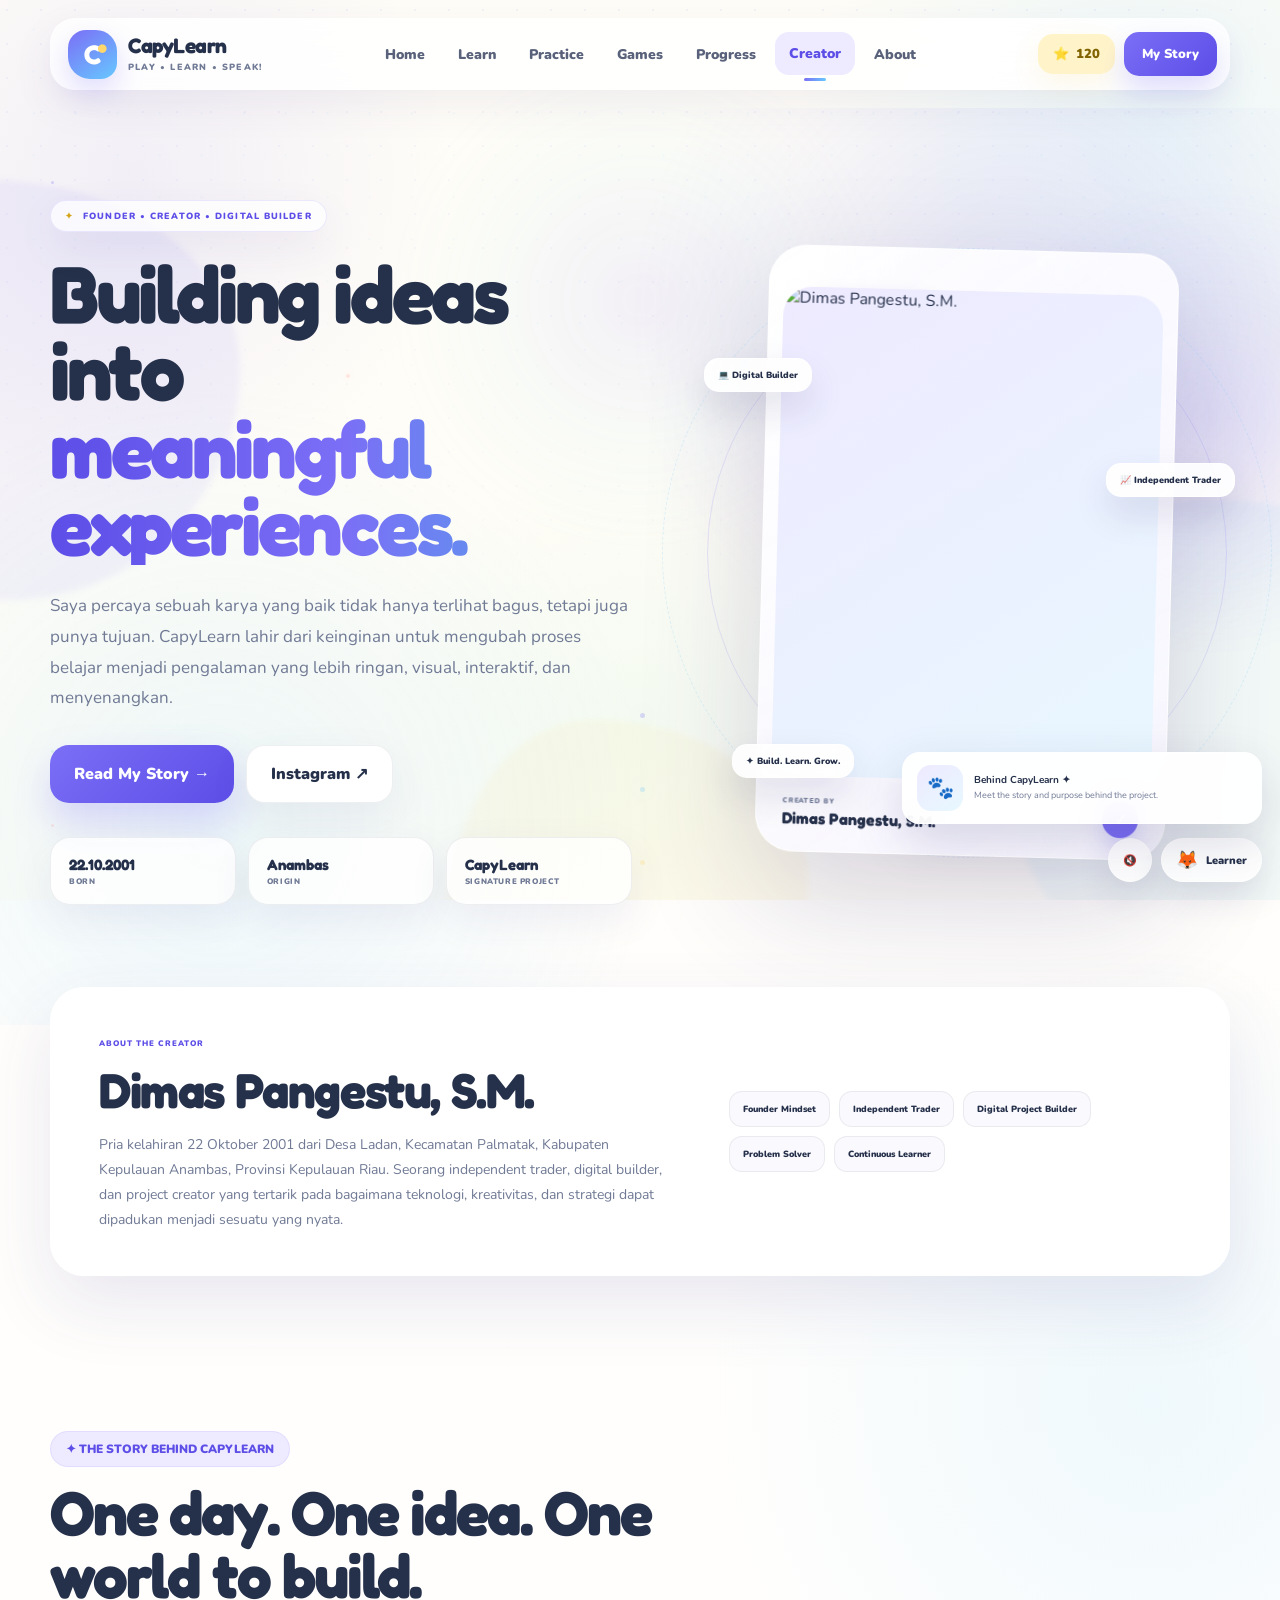
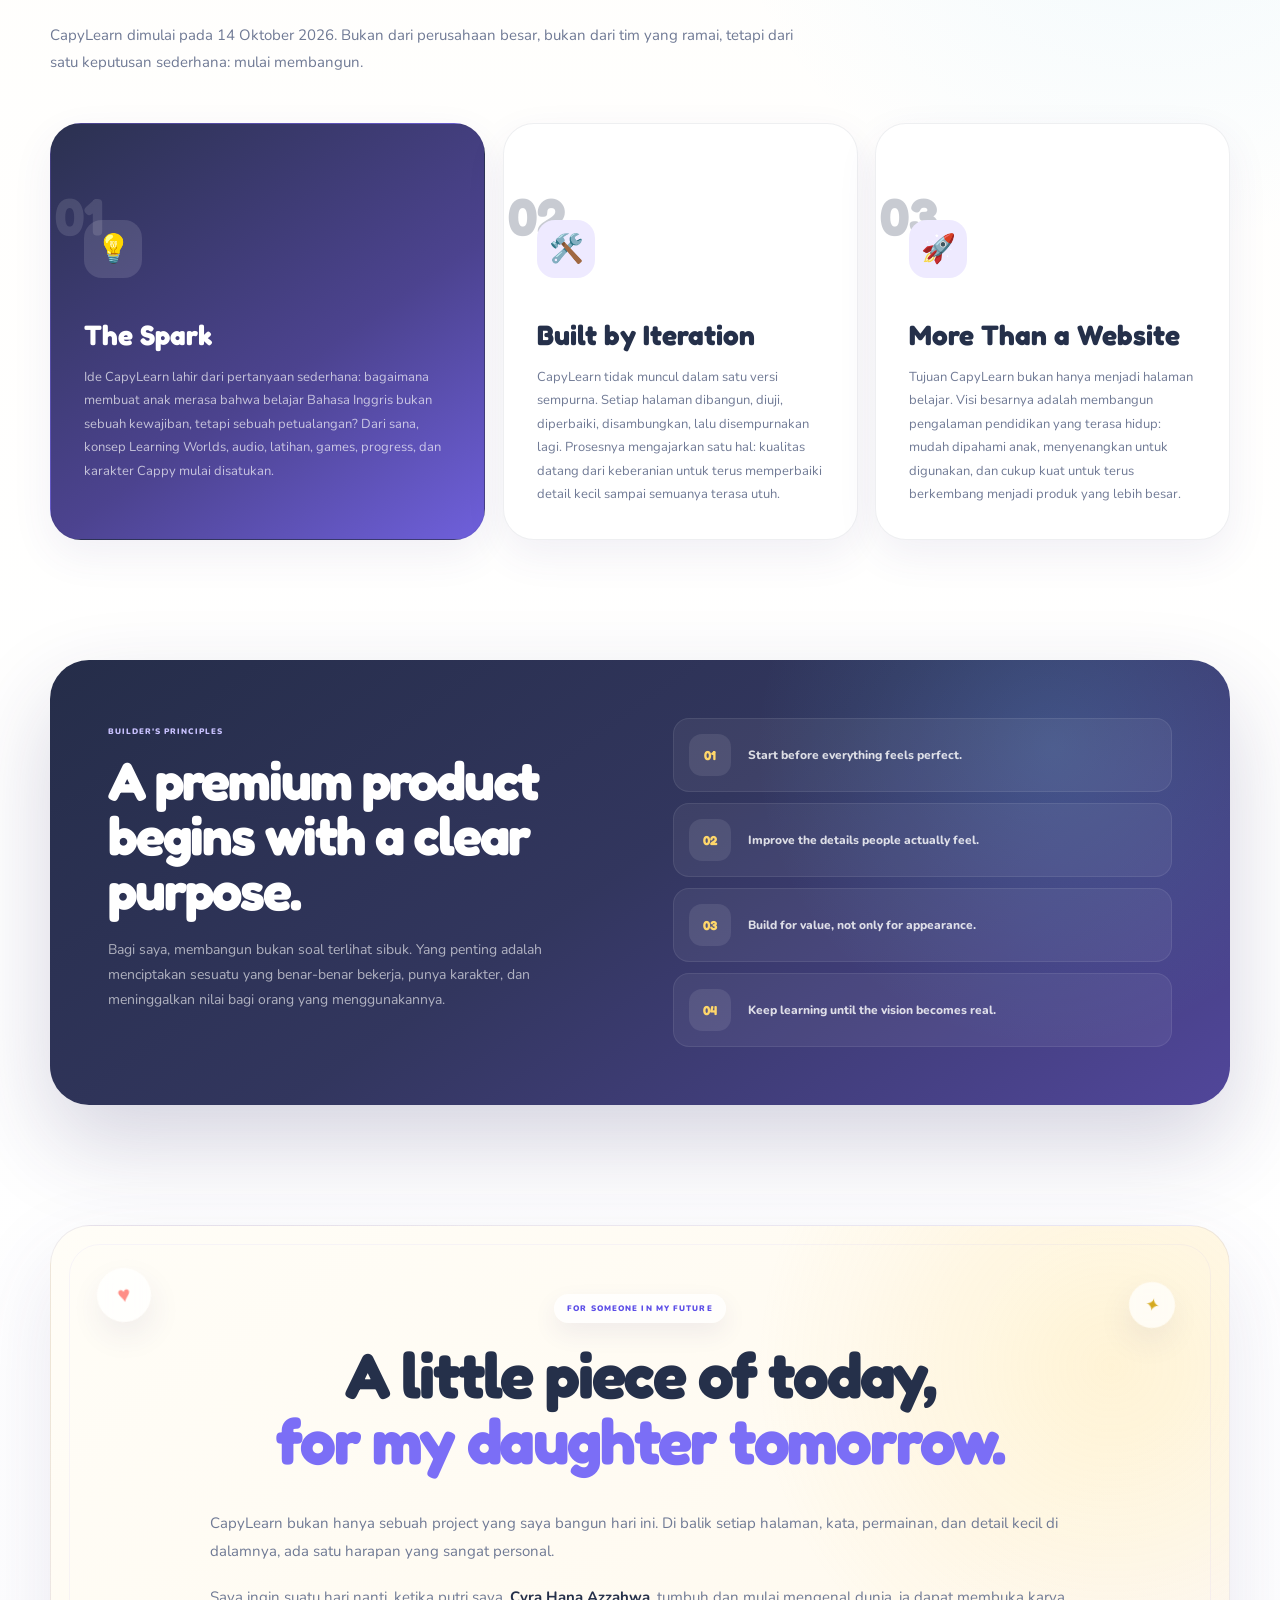
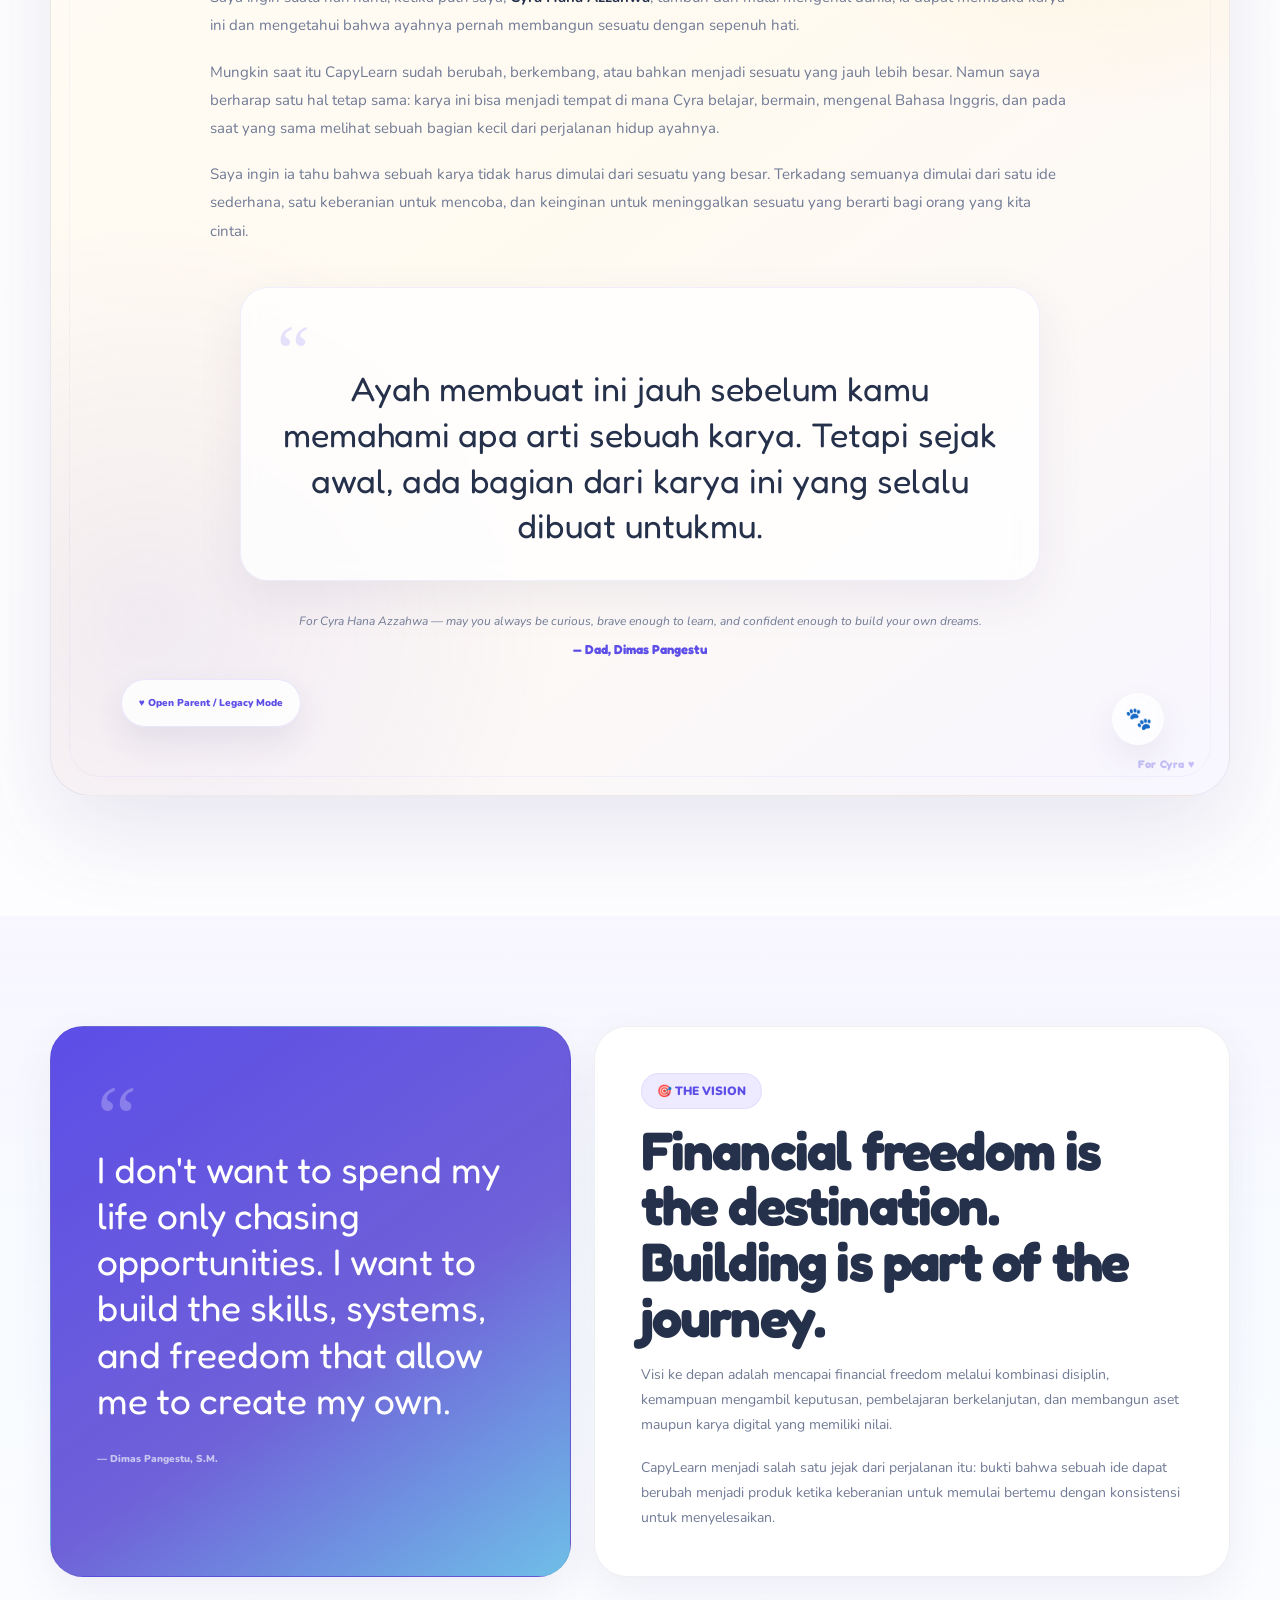
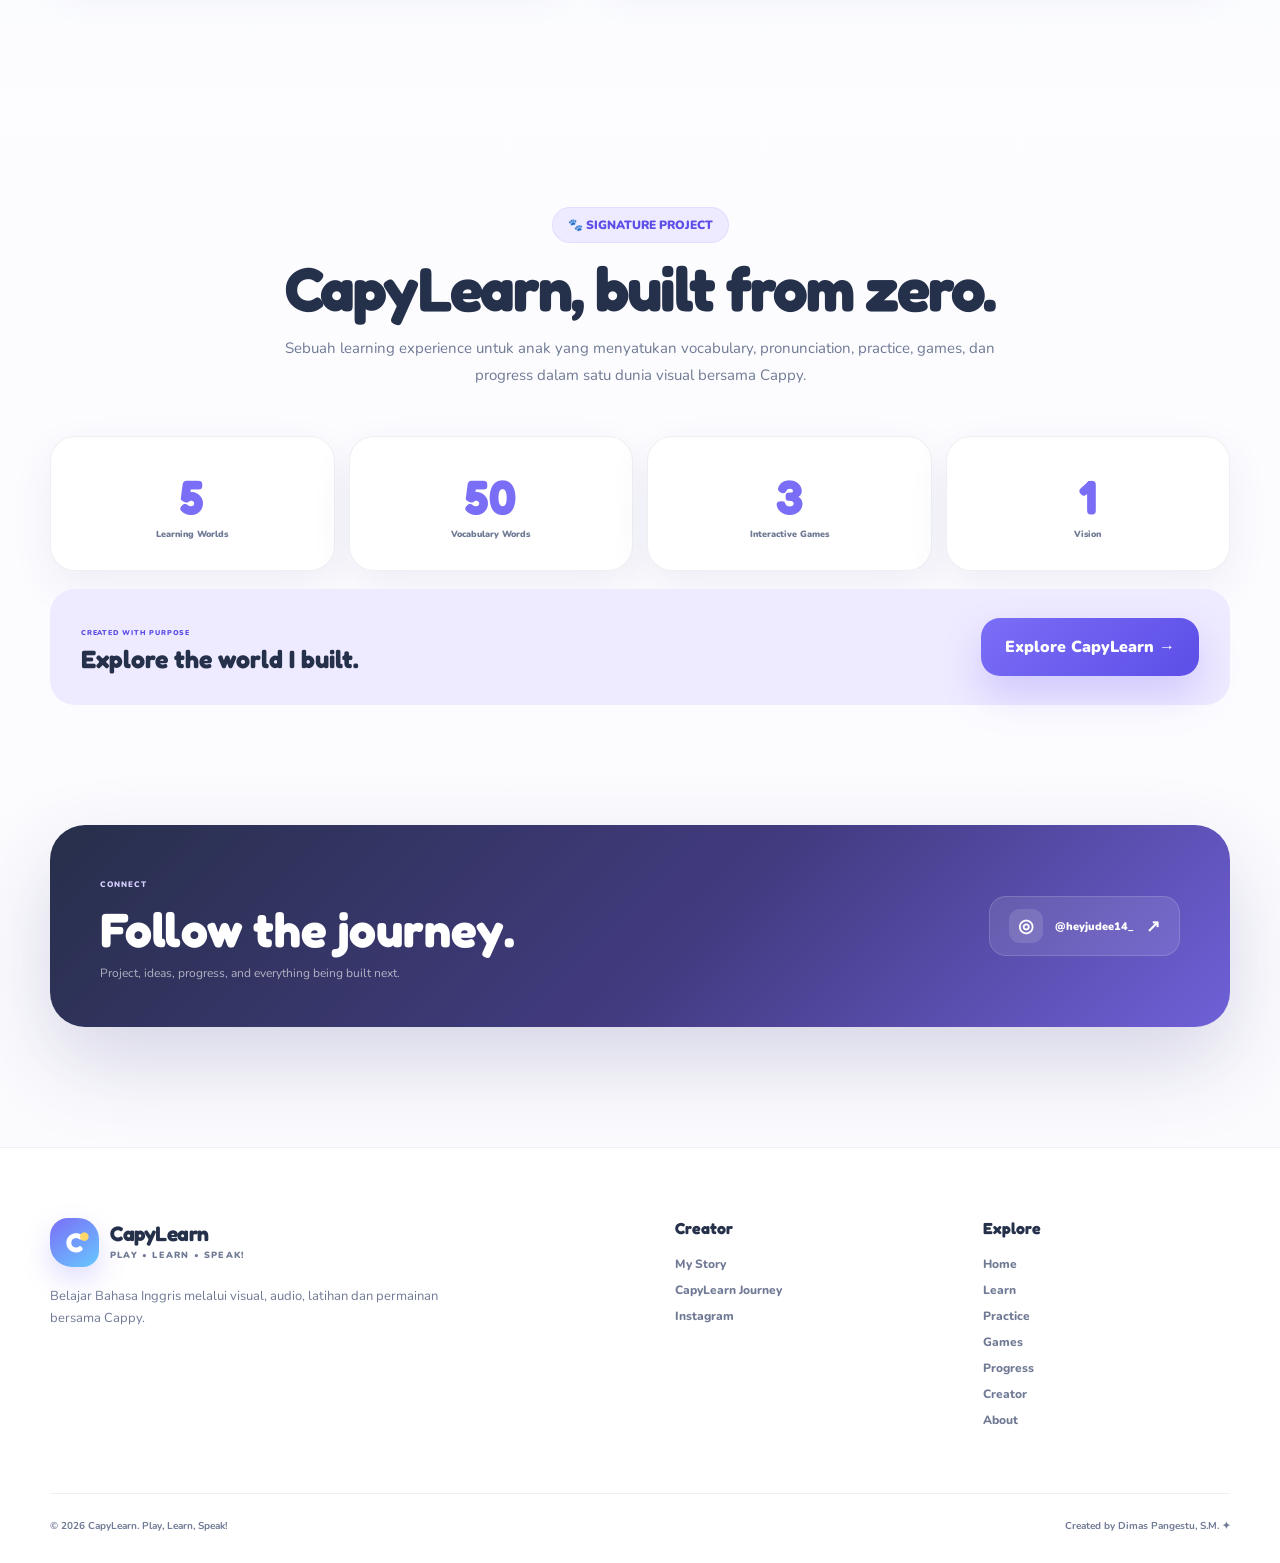
==== creator.html @ a8acc690 "Upload CapyLearn website" ====
<!DOCTYPE html>
<html lang="id">

<head>

    <meta charset="UTF-8">

    <meta
        name="viewport"
        content="width=device-width, initial-scale=1.0"
    >

    <title>Dimas Pangestu, S.M. — Creator of CapyLearn</title>

    <meta
        name="description"
        content="Profil Dimas Pangestu, S.M., creator dan developer di balik CapyLearn."
    >

    <link
        rel="preconnect"
        href="https://fonts.googleapis.com"
    >

    <link
        rel="preconnect"
        href="https://fonts.gstatic.com"
        crossorigin
    >

    <link
        href="https://fonts.googleapis.com/css2?family=Fredoka:wght@400;500;600;700&family=Nunito:wght@400;500;600;700;800;900&display=swap"
        rel="stylesheet"
    >

    <link
        rel="stylesheet"
        href="style.css"
    >

    <link
        rel="stylesheet"
        href="creator.css"
    >

    <link rel="stylesheet" href="v2.css">


    <link rel="stylesheet" href="engagement.css">

    <link rel="manifest" href="manifest.webmanifest">
    <meta name="theme-color" content="#7B6EF6">
    <meta name="apple-mobile-web-app-capable" content="yes">
    <meta name="apple-mobile-web-app-status-bar-style" content="default">
    <meta name="apple-mobile-web-app-title" content="CapyLearn">
    <link rel="apple-touch-icon" href="assets/icons/icon-192.png">
    <link rel="stylesheet" href="profiles-v4.css">

</head>


<body>


    <div class="page-bg">

        <span class="bg-blob blob-one"></span>

        <span class="bg-blob blob-two"></span>

        <span class="bg-blob blob-three"></span>

    </div>



    <header
        class="header"
        id="header"
    >

        <div class="container">

            <nav class="navbar">


                <a
                    href="index.html"
                    class="brand"
                >

                    <div class="brand-icon">
                        <span>C</span>
                    </div>


                    <div class="brand-text">

                        <strong>
                            CapyLearn
                        </strong>

                        <small>
                            Play • Learn • Speak!
                        </small>

                    </div>

                </a>



                <div
                    class="nav-menu"
                    id="navMenu"
                >

                    <a
                        href="index.html"
                        class="nav-link"
                    >
                        Home
                    </a>


                    <a
                        href="learn.html"
                        class="nav-link"
                    >
                        Learn
                    </a>


                    <a
                        href="practice.html"
                        class="nav-link"
                    >
                        Practice
                    </a>


                    <a
                        href="games.html"
                        class="nav-link"
                    >
                        Games
                    </a>


                    <a
                        href="progress.html"
                        class="nav-link"
                    >
                        Progress
                    </a>


                    <a
                        href="creator.html"
                        class="nav-link active"
                    >
                        Creator
                    </a>


                    <a
                        href="about.html"
                        class="nav-link"
                    >
                        About
                    </a>

                </div>



                <div class="nav-actions">

                    <div class="star-counter">

                        ⭐

                        <span id="starCount">
                            120
                        </span>

                    </div>


                    <a
                        href="#story"
                        class="nav-button"
                    >
                        My Story
                    </a>


                    <button
                        class="menu-button"
                        id="menuButton"
                        type="button"
                        aria-label="Buka menu"
                    >
                        ☰
                    </button>

                </div>

            </nav>

        </div>

    </header>



    <main class="creator-page">


        <section class="creator-hero">

            <div class="container creator-hero-grid">


                <div class="creator-hero-copy reveal">


                    <div class="creator-eyebrow">

                        <span>✦</span>

                        FOUNDER • CREATOR • DIGITAL BUILDER

                    </div>


                    <h1>

                        Building ideas into

                        <span>
                            meaningful experiences.
                        </span>

                    </h1>


                    <p class="creator-lead">

                        Saya percaya sebuah karya yang baik tidak hanya terlihat bagus,
                        tetapi juga punya tujuan. CapyLearn lahir dari keinginan untuk
                        mengubah proses belajar menjadi pengalaman yang lebih ringan,
                        visual, interaktif, dan menyenangkan.

                    </p>


                    <div class="creator-actions">

                        <a
                            href="#story"
                            class="primary-button"
                        >
                            Read My Story →
                        </a>


                        <a
                            href="https://www.instagram.com/heyjudee14_/"
                            class="secondary-button"
                            target="_blank"
                            rel="noopener noreferrer"
                        >
                            Instagram ↗
                        </a>

                    </div>


                    <div class="creator-mini-stats">

                        <div>

                            <strong>
                                22.10.2001
                            </strong>

                            <span>
                                Born
                            </span>

                        </div>


                        <div>

                            <strong>
                                Anambas
                            </strong>

                            <span>
                                Origin
                            </span>

                        </div>


                        <div>

                            <strong>
                                CapyLearn
                            </strong>

                            <span>
                                Signature Project
                            </span>

                        </div>

                    </div>

                </div>



                <div class="creator-portrait-wrap reveal">


                    <div class="creator-orbit orbit-one"></div>

                    <div class="creator-orbit orbit-two"></div>


                    <div class="creator-portrait-card">


                        <div class="portrait-badge">

                            <span>✦</span>

                            CREATOR PROFILE

                        </div>


                        <div class="portrait-frame">

                            <img
                                src="assets/creator/dimas-pangestu.png"
                                alt="Dimas Pangestu, S.M."
                            >

                        </div>


                        <div class="portrait-meta">

                            <div>

                                <small>
                                    CREATED BY
                                </small>

                                <strong>
                                    Dimas Pangestu, S.M.
                                </strong>

                            </div>


                            <span class="verified-mark">
                                ✓
                            </span>

                        </div>

                    </div>


                    <div class="floating-chip chip-builder">

                        💻 Digital Builder

                    </div>


                    <div class="floating-chip chip-trader">

                        📈 Independent Trader

                    </div>


                    <div class="floating-chip chip-vision">

                        ✦ Build. Learn. Grow.

                    </div>

                </div>

            </div>

        </section>



        <section class="creator-identity">

            <div class="container">

                <div class="identity-card reveal">


                    <div class="identity-intro">

                        <span>
                            ABOUT THE CREATOR
                        </span>


                        <h2>
                            Dimas Pangestu, S.M.
                        </h2>


                        <p>

                            Pria kelahiran 22 Oktober 2001 dari Desa Ladan,
                            Kecamatan Palmatak, Kabupaten Kepulauan Anambas,
                            Provinsi Kepulauan Riau. Seorang independent trader,
                            digital builder, dan project creator yang tertarik pada
                            bagaimana teknologi, kreativitas, dan strategi dapat
                            dipadukan menjadi sesuatu yang nyata.

                        </p>

                    </div>


                    <div class="identity-tags">

                        <span>Founder Mindset</span>

                        <span>Independent Trader</span>

                        <span>Digital Project Builder</span>

                        <span>Problem Solver</span>

                        <span>Continuous Learner</span>

                    </div>

                </div>

            </div>

        </section>



        <section
            class="creator-story"
            id="story"
        >

            <div class="container">


                <div class="creator-section-heading reveal">

                    <span class="section-badge">
                        ✦ THE STORY BEHIND CAPYLEARN
                    </span>


                    <h2>
                        One day. One idea. One world to build.
                    </h2>


                    <p>

                        CapyLearn dimulai pada 14 Oktober 2026.
                        Bukan dari perusahaan besar, bukan dari tim yang ramai,
                        tetapi dari satu keputusan sederhana: mulai membangun.

                    </p>

                </div>



                <div class="story-grid">


                    <article class="story-card story-featured reveal">

                        <span class="story-number">
                            01
                        </span>


                        <div class="story-icon">
                            💡
                        </div>


                        <h3>
                            The Spark
                        </h3>


                        <p>

                            Ide CapyLearn lahir dari pertanyaan sederhana:
                            bagaimana membuat anak merasa bahwa belajar Bahasa Inggris
                            bukan sebuah kewajiban, tetapi sebuah petualangan?
                            Dari sana, konsep Learning Worlds, audio, latihan,
                            games, progress, dan karakter Cappy mulai disatukan.

                        </p>

                    </article>



                    <article class="story-card reveal">

                        <span class="story-number">
                            02
                        </span>


                        <div class="story-icon">
                            🛠️
                        </div>


                        <h3>
                            Built by Iteration
                        </h3>


                        <p>

                            CapyLearn tidak muncul dalam satu versi sempurna.
                            Setiap halaman dibangun, diuji, diperbaiki, disambungkan,
                            lalu disempurnakan lagi. Prosesnya mengajarkan satu hal:
                            kualitas datang dari keberanian untuk terus memperbaiki
                            detail kecil sampai semuanya terasa utuh.

                        </p>

                    </article>



                    <article class="story-card reveal">

                        <span class="story-number">
                            03
                        </span>


                        <div class="story-icon">
                            🚀
                        </div>


                        <h3>
                            More Than a Website
                        </h3>


                        <p>

                            Tujuan CapyLearn bukan hanya menjadi halaman belajar.
                            Visi besarnya adalah membangun pengalaman pendidikan
                            yang terasa hidup: mudah dipahami anak, menyenangkan
                            untuk digunakan, dan cukup kuat untuk terus berkembang
                            menjadi produk yang lebih besar.

                        </p>

                    </article>

                </div>

            </div>

        </section>



        <section class="creator-principles">

            <div class="container">


                <div class="principles-card reveal">


                    <div class="principles-copy">

                        <span>
                            BUILDER'S PRINCIPLES
                        </span>


                        <h2>
                            A premium product begins with a clear purpose.
                        </h2>


                        <p>

                            Bagi saya, membangun bukan soal terlihat sibuk.
                            Yang penting adalah menciptakan sesuatu yang benar-benar
                            bekerja, punya karakter, dan meninggalkan nilai bagi orang
                            yang menggunakannya.

                        </p>

                    </div>


                    <div class="principle-list">


                        <div>

                            <strong>
                                01
                            </strong>

                            <p>
                                Start before everything feels perfect.
                            </p>

                        </div>


                        <div>

                            <strong>
                                02
                            </strong>

                            <p>
                                Improve the details people actually feel.
                            </p>

                        </div>


                        <div>

                            <strong>
                                03
                            </strong>

                            <p>
                                Build for value, not only for appearance.
                            </p>

                        </div>


                        <div>

                            <strong>
                                04
                            </strong>

                            <p>
                                Keep learning until the vision becomes real.
                            </p>

                        </div>

                    </div>

                </div>

            </div>

        </section>



        

        <section class="creator-dedication" id="cyraLegacy">

            <div class="container">


                <div class="dedication-shell reveal">


                    <div class="dedication-decor decor-heart">
                        ♥
                    </div>


                    <div class="dedication-decor decor-star">
                        ✦
                    </div>


                    <div class="dedication-decor decor-cappy">
                        🐾
                    </div>


                    <div class="dedication-kicker">
                        FOR SOMEONE IN MY FUTURE
                    </div>


                    <h2>
                        A little piece of today,
                        <span>
                            for my daughter tomorrow.
                        </span>
                    </h2>


                    <div class="dedication-copy">

                        <p>

                            CapyLearn bukan hanya sebuah project yang saya bangun hari ini.
                            Di balik setiap halaman, kata, permainan, dan detail kecil di dalamnya,
                            ada satu harapan yang sangat personal.

                        </p>


                        <p>

                            Saya ingin suatu hari nanti, ketika putri saya,
                            <strong>Cyra Hana Azzahwa</strong>, tumbuh dan mulai mengenal dunia,
                            ia dapat membuka karya ini dan mengetahui bahwa ayahnya pernah
                            membangun sesuatu dengan sepenuh hati.

                        </p>


                        <p>

                            Mungkin saat itu CapyLearn sudah berubah, berkembang,
                            atau bahkan menjadi sesuatu yang jauh lebih besar.
                            Namun saya berharap satu hal tetap sama:
                            karya ini bisa menjadi tempat di mana Cyra belajar,
                            bermain, mengenal Bahasa Inggris, dan pada saat yang sama
                            melihat sebuah bagian kecil dari perjalanan hidup ayahnya.

                        </p>


                        <p>

                            Saya ingin ia tahu bahwa sebuah karya tidak harus dimulai
                            dari sesuatu yang besar. Terkadang semuanya dimulai dari
                            satu ide sederhana, satu keberanian untuk mencoba,
                            dan keinginan untuk meninggalkan sesuatu yang berarti
                            bagi orang yang kita cintai.

                        </p>

                    </div>


                    <div class="dedication-quote">

                        <span class="dedication-quote-mark">
                            “
                        </span>


                        <blockquote>

                            Ayah membuat ini jauh sebelum kamu memahami
                            apa arti sebuah karya. Tetapi sejak awal,
                            ada bagian dari karya ini yang selalu dibuat untukmu.

                        </blockquote>

                    </div>


                    <div class="dedication-signature">

                        <p>

                            For Cyra Hana Azzahwa — may you always be curious,
                            brave enough to learn, and confident enough to build your own dreams.

                        </p>


                        <strong>
                            — Dad, Dimas Pangestu
                        </strong>

                    </div>

                </div>

            </div>

        </section>



        <section class="creator-vision">

            <div class="container">


                <div class="vision-grid">


                    <div class="vision-quote reveal">

                        <span class="quote-mark">
                            “
                        </span>


                        <blockquote>

                            I don't want to spend my life only chasing opportunities.
                            I want to build the skills, systems, and freedom
                            that allow me to create my own.

                        </blockquote>


                        <small>
                            — Dimas Pangestu, S.M.
                        </small>

                    </div>



                    <div class="vision-copy reveal">

                        <span class="section-badge">
                            🎯 THE VISION
                        </span>


                        <h2>
                            Financial freedom is the destination.
                            Building is part of the journey.
                        </h2>


                        <p>

                            Visi ke depan adalah mencapai financial freedom melalui
                            kombinasi disiplin, kemampuan mengambil keputusan,
                            pembelajaran berkelanjutan, dan membangun aset maupun
                            karya digital yang memiliki nilai.

                        </p>


                        <p>

                            CapyLearn menjadi salah satu jejak dari perjalanan itu:
                            bukti bahwa sebuah ide dapat berubah menjadi produk
                            ketika keberanian untuk memulai bertemu dengan konsistensi
                            untuk menyelesaikan.

                        </p>

                    </div>

                </div>

            </div>

        </section>



        <section class="creator-project">

            <div class="container">


                <div class="creator-section-heading center reveal">

                    <span class="section-badge">
                        🐾 SIGNATURE PROJECT
                    </span>


                    <h2>
                        CapyLearn, built from zero.
                    </h2>


                    <p>

                        Sebuah learning experience untuk anak yang menyatukan
                        vocabulary, pronunciation, practice, games, dan progress
                        dalam satu dunia visual bersama Cappy.

                    </p>

                </div>



                <div class="project-stats reveal">


                    <div>

                        <strong>
                            5
                        </strong>

                        <span>
                            Learning Worlds
                        </span>

                    </div>


                    <div>

                        <strong>
                            50
                        </strong>

                        <span>
                            Vocabulary Words
                        </span>

                    </div>


                    <div>

                        <strong>
                            3
                        </strong>

                        <span>
                            Interactive Games
                        </span>

                    </div>


                    <div>

                        <strong>
                            1
                        </strong>

                        <span>
                            Vision
                        </span>

                    </div>

                </div>


                <div class="project-cta reveal">

                    <div>

                        <small>
                            CREATED WITH PURPOSE
                        </small>


                        <h3>
                            Explore the world I built.
                        </h3>

                    </div>


                    <a
                        href="learn.html"
                        class="primary-button"
                    >
                        Explore CapyLearn →
                    </a>

                </div>

            </div>

        </section>



        <section class="creator-contact">

            <div class="container">


                <div class="contact-card reveal">


                    <div>

                        <span>
                            CONNECT
                        </span>


                        <h2>
                            Follow the journey.
                        </h2>


                        <p>

                            Project, ideas, progress, and everything being built next.

                        </p>

                    </div>


                    <a
                        href="https://www.instagram.com/heyjudee14_/"
                        target="_blank"
                        rel="noopener noreferrer"
                        class="instagram-button"
                    >
                        <span>◎</span>

                        @heyjudee14_

                        <strong>↗</strong>
                    </a>

                </div>

            </div>

        </section>


    </main>



    <footer class="footer">

        <div class="container">


            <div class="footer-grid">


                <div class="footer-brand">


                    <a
                        href="index.html"
                        class="brand"
                    >

                        <div class="brand-icon">
                            <span>C</span>
                        </div>


                        <div class="brand-text">

                            <strong>
                                CapyLearn
                            </strong>

                            <small>
                                Play • Learn • Speak!
                            </small>

                        </div>

                    </a>


                    <p>

                        Belajar Bahasa Inggris melalui visual,
                        audio, latihan dan permainan bersama Cappy.

                    </p>

                </div>



                <div class="footer-column">

                    <h4>
                        Creator
                    </h4>


                    <a href="#story">
                        My Story
                    </a>


                    <a href="#story">
                        CapyLearn Journey
                    </a>


                    <a
                        href="https://www.instagram.com/heyjudee14_/"
                        target="_blank"
                        rel="noopener noreferrer"
                    >
                        Instagram
                    </a>

                </div>



                <div class="footer-column">

                    <h4>
                        Explore
                    </h4>


                    <a href="index.html">
                        Home
                    </a>


                    <a href="learn.html">
                        Learn
                    </a>


                    <a href="practice.html">
                        Practice
                    </a>


                    <a href="games.html">
                        Games
                    </a>


                    <a href="progress.html">
                        Progress
                    </a>


                    <a href="creator.html">
                        Creator
                    </a>


                    <a href="about.html">
                        About
                    </a>

                </div>

            </div>



            <div class="footer-bottom">

                <p>
                    © 2026 CapyLearn. Play, Learn, Speak!
                </p>

                <p>
                    Created by Dimas Pangestu, S.M. ✦
                </p>

            </div>

        </div>

    </footer>



    <script>


        const header =
            document.getElementById(
                "header"
            );


        window.addEventListener(
            "scroll",
            () => {

                header.classList.toggle(
                    "scrolled",
                    window.scrollY > 30
                );

            }
        );



        const menuButton =
            document.getElementById(
                "menuButton"
            );


        const navMenu =
            document.getElementById(
                "navMenu"
            );


        menuButton.addEventListener(
            "click",
            () => {

                navMenu.classList.toggle(
                    "open"
                );

                menuButton.textContent =
                    navMenu.classList.contains(
                        "open"
                    )
                    ? "✕"
                    : "☰";

            }
        );



        document
            .querySelectorAll(
                ".nav-link"
            )
            .forEach(
                link => {

                    link.addEventListener(
                        "click",
                        () => {

                            navMenu.classList.remove(
                                "open"
                            );

                            menuButton.textContent =
                                "☰";

                        }
                    );

                }
            );



        const revealObserver =
            new IntersectionObserver(

                entries => {

                    entries.forEach(
                        entry => {

                            if (
                                entry.isIntersecting
                            ) {

                                entry.target.classList.add(
                                    "visible"
                                );

                                revealObserver.unobserve(
                                    entry.target
                                );

                            }

                        }
                    );

                },

                {
                    threshold: 0.10
                }

            );


        document
            .querySelectorAll(
                ".reveal"
            )
            .forEach(
                item => {

                    revealObserver.observe(
                        item
                    );

                }
            );



        function capySafeArrayLength(key) {

            try {

                const value =
                    JSON.parse(
                        localStorage.getItem(key)
                    );

                return Array.isArray(value)
                    ? Math.min(value.length, 10)
                    : 0;

            } catch (error) {

                return 0;

            }

        }


        function capySafeScore(
            key,
            maxValue = null
        ) {

            const raw =
                Number(
                    localStorage.getItem(key)
                );


            const value =
                Number.isFinite(raw)
                    ? Math.max(0, raw)
                    : 0;


            return maxValue === null
                ? value
                : Math.min(
                    value,
                    maxValue
                );

        }


        function getCapyGlobalStars() {

            const learnedTotal =
                capySafeArrayLength(
                    "capylearnAnimalsLearned"
                )
                + capySafeArrayLength(
                    "capylearnFruitsLearned"
                )
                + capySafeArrayLength(
                    "capylearnPlantsLearned"
                )
                + capySafeArrayLength(
                    "capylearnColorsLearned"
                )
                + capySafeArrayLength(
                    "capylearnNumbersLearned"
                );


            return 120
                + learnedTotal * 10
                + capySafeScore(
                    "capylearnMixedPracticeBest",
                    10
                )
                + capySafeScore(
                    "capylearnPictureBest",
                    10
                )
                + capySafeScore(
                    "capylearnMatchBest",
                    5
                )
                + capySafeScore(
                    "capylearnSpeedBest"
                );

        }


        function updateCapyGlobalStars() {

            const starCount =
                document.getElementById(
                    "starCount"
                );


            if (
                starCount
            ) {

                starCount.textContent =
                    getCapyGlobalStars();

            }

        }


        updateCapyGlobalStars();


        window.addEventListener(
            "pageshow",
            updateCapyGlobalStars
        );


        window.addEventListener(
            "storage",
            updateCapyGlobalStars
        );


    </script>


    <script src="v2.js"></script>


    <script src="profiles-v4.js"></script>
    <script src="engagement.js"></script>
    <script src="pwa.js"></script>

</body>

</html>
---- style.css ----
/* ==========================================================
   CAPYLEARN
   PREMIUM KIDS ENGLISH LEARNING
========================================================== */

:root {

    --purple: #7b6ef6;
    --purple-dark: #5c4ee7;
    --purple-soft: #eeeaff;

    --blue: #67c8ff;
    --blue-soft: #e6f7ff;

    --yellow: #ffd76a;
    --yellow-soft: #fff4c9;

    --green: #78e1b0;
    --green-soft: #e6fff2;

    --pink: #ff9a84;
    --pink-soft: #fff0ec;

    --cream: #fffdf7;
    --white: #ffffff;

    --text: #25304a;
    --text-soft: #707a95;

    --border:
        rgba(44, 53, 80, 0.08);

    --shadow:
        0 28px 70px
        rgba(74, 66, 145, 0.12);

    --shadow-soft:
        0 15px 40px
        rgba(74, 66, 145, 0.08);

    --container: 1180px;
}


/* ==========================================================
   RESET
========================================================== */

* {
    margin: 0;
    padding: 0;
    box-sizing: border-box;
}


html {
    scroll-behavior: smooth;
}


body {

    min-height: 100vh;

    overflow-x: hidden;

    font-family:
        "Nunito",
        sans-serif;

    color:
        var(--text);

    background:
        var(--cream);
}


a {
    color: inherit;
    text-decoration: none;
}


button {
    border: 0;
    font: inherit;
}


img {
    display: block;
    max-width: 100%;
}


.container {

    width:
        min(
            calc(100% - 40px),
            var(--container)
        );

    margin-inline:
        auto;
}


.section {

    position: relative;

    padding:
        110px 0;
}


/* ==========================================================
   GLOBAL BACKGROUND
========================================================== */

.page-bg {

    position:
        fixed;

    inset:
        0;

    z-index:
        -20;

    overflow:
        hidden;

    pointer-events:
        none;

    background:

        radial-gradient(
            circle at 10% 20%,
            rgba(123,110,246,.10),
            transparent 24%
        ),

        radial-gradient(
            circle at 90% 15%,
            rgba(103,200,255,.12),
            transparent 26%
        ),

        radial-gradient(
            circle at 50% 80%,
            rgba(120,225,176,.08),
            transparent 28%
        ),

        var(--cream);
}


.bg-blob {

    position:
        absolute;

    display:
        block;

    border-radius:
        40% 60% 55% 45%
        / 55% 45% 55% 45%;

    filter:
        blur(3px);

    animation:
        bgMorph
        14s ease-in-out
        infinite;
}


.blob-one {

    width:
        420px;

    height:
        420px;

    left:
        -180px;

    top:
        180px;

    background:
        rgba(123,110,246,.08);
}


.blob-two {

    width:
        500px;

    height:
        500px;

    right:
        -230px;

    top:
        500px;

    background:
        rgba(103,200,255,.08);

    animation-delay:
        -5s;
}


.blob-three {

    width:
        360px;

    height:
        360px;

    left:
        35%;

    bottom:
        -180px;

    background:
        rgba(255,215,106,.08);

    animation-delay:
        -9s;
}


@keyframes bgMorph {

    0%,
    100% {

        border-radius:
            40% 60% 55% 45%
            / 55% 45% 55% 45%;

        transform:
            rotate(0deg);
    }

    50% {

        border-radius:
            60% 40% 45% 55%
            / 42% 58% 42% 58%;

        transform:
            rotate(12deg);
    }

}


/* ==========================================================
   HEADER
========================================================== */

.header {

    position:
        sticky;

    top:
        0;

    z-index:
        1000;

    padding:
        18px 0;

    transition:
        .3s ease;
}


.header.scrolled {

    padding:
        9px 0;

    background:
        rgba(255,253,247,.78);

    backdrop-filter:
        blur(18px);

    box-shadow:
        0 12px 35px
        rgba(58,55,110,.07);
}


.navbar {

    position:
        relative;

    display:
        flex;

    align-items:
        center;

    justify-content:
        space-between;

    gap:
        25px;

    min-height:
        72px;

    padding:
        10px 12px 10px 17px;

    border:
        1px solid
        rgba(255,255,255,.85);

    border-radius:
        25px;

    background:
        rgba(255,255,255,.84);

    backdrop-filter:
        blur(18px);

    box-shadow:
        var(--shadow-soft);
}


/* BRAND */

.brand {

    display:
        flex;

    align-items:
        center;

    gap:
        11px;

    flex-shrink:
        0;
}


.brand-icon {

    position:
        relative;

    width:
        49px;

    height:
        49px;

    display:
        grid;

    place-items:
        center;

    overflow:
        hidden;

    border-radius:
        18px 21px 16px 22px;

    background:
        linear-gradient(
            145deg,
            var(--purple),
            var(--blue)
        );

    box-shadow:
        0 12px 28px
        rgba(123,110,246,.24);

    animation:
        logoMorph
        7s ease-in-out
        infinite;
}


.brand-icon span {

    color:
        white;

    font-family:
        "Fredoka",
        sans-serif;

    font-size:
        27px;

    font-weight:
        700;
}


.brand-icon::after {

    content:
        "•";

    position:
        absolute;

    right:
        8px;

    top:
        1px;

    color:
        var(--yellow);

    font-size:
        24px;
}


@keyframes logoMorph {

    0%,
    100% {

        border-radius:
            18px 21px 16px 22px;
    }

    50% {

        border-radius:
            24px 15px 23px 16px;

        transform:
            rotate(3deg);
    }

}


.brand-text strong {

    display:
        block;

    font-family:
        "Fredoka",
        sans-serif;

    font-size:
        21px;

    line-height:
        1;

    letter-spacing:
        -.5px;
}


.brand-text small {

    display:
        block;

    margin-top:
        5px;

    color:
        var(--text-soft);

    font-size:
        9px;

    font-weight:
        900;

    letter-spacing:
        1.2px;

    text-transform:
        uppercase;
}


/* NAV MENU */

.nav-menu {

    display:
        flex;

    align-items:
        center;

    gap:
        5px;
}


.nav-link {

    padding:
        12px 14px;

    border-radius:
        14px;

    color:
        #59627a;

    font-size:
        14px;

    font-weight:
        900;

    transition:
        .25s ease;
}


.nav-link:hover,
.nav-link.active {

    color:
        var(--purple-dark);

    background:
        var(--purple-soft);

    transform:
        translateY(-1px);
}


/* NAV ACTIONS */

.nav-actions {

    display:
        flex;

    align-items:
        center;

    gap:
        9px;
}


.star-counter {

    display:
        flex;

    align-items:
        center;

    gap:
        7px;

    padding:
        11px 15px;

    border-radius:
        15px;

    background:
        var(--yellow-soft);

    color:
        #816300;

    font-size:
        13px;

    font-weight:
        900;
}


.nav-button {

    padding:
        13px 18px;

    border-radius:
        15px;

    background:
        linear-gradient(
            135deg,
            var(--purple),
            var(--purple-dark)
        );

    color:
        white;

    font-size:
        13px;

    font-weight:
        900;

    box-shadow:
        0 14px 28px
        rgba(123,110,246,.23);

    transition:
        .25s ease;
}


.nav-button:hover {

    transform:
        translateY(-2px);

    box-shadow:
        0 18px 35px
        rgba(123,110,246,.30);
}


.menu-button {

    display:
        none;

    width:
        46px;

    height:
        46px;

    border-radius:
        14px;

    color:
        var(--purple-dark);

    background:
        var(--purple-soft);

    cursor:
        pointer;

    font-size:
        20px;
}


/* ==========================================================
   HERO
========================================================== */

.hero {

    position:
        relative;

    min-height:
        calc(100vh - 105px);

    display:
        flex;

    align-items:
        center;

    overflow:
        hidden;

    padding:
        75px 0 110px;
}


.hero-grid {

    display:
        grid;

    grid-template-columns:
        1fr 1fr;

    align-items:
        center;

    gap:
        65px;
}


.hero-content {

    position:
        relative;

    z-index:
        10;
}


.hero-badge {

    display:
        inline-flex;

    align-items:
        center;

    gap:
        8px;

    padding:
        9px 15px;

    border:
        1px solid
        rgba(123,110,246,.12);

    border-radius:
        999px;

    background:
        rgba(255,255,255,.86);

    box-shadow:
        var(--shadow-soft);

    color:
        var(--purple-dark);

    font-size:
        13px;

    font-weight:
        900;
}


.hero-title {

    max-width:
        680px;

    margin-top:
        22px;

    font-family:
        "Fredoka",
        sans-serif;

    font-size:
        clamp(
            55px,
            6.5vw,
            88px
        );

    line-height:
        .94;

    letter-spacing:
        -4px;
}


.purple-text {

    color:
        var(--purple);
}


.fun-text {

    position:
        relative;

    display:
        inline-block;

    color:
        var(--pink);
}


.fun-text::after {

    content:
        "";

    position:
        absolute;

    left:
        4px;

    right:
        4px;

    bottom:
        -8px;

    height:
        8px;

    border-radius:
        20px;

    background:
        var(--yellow);

    transform:
        rotate(-2deg);
}


.hero-description {

    max-width:
        590px;

    margin-top:
        30px;

    color:
        var(--text-soft);

    font-size:
        18px;

    line-height:
        1.8;
}


.hero-buttons {

    display:
        flex;

    flex-wrap:
        wrap;

    gap:
        13px;

    margin-top:
        32px;
}


.primary-button,
.secondary-button {

    min-height:
        58px;

    display:
        inline-flex;

    align-items:
        center;

    justify-content:
        center;

    gap:
        10px;

    padding:
        0 24px;

    border-radius:
        19px;

    font-weight:
        900;

    transition:
        .25s ease;
}


.primary-button {

    color:
        white;

    background:
        linear-gradient(
            135deg,
            var(--purple),
            var(--purple-dark)
        );

    box-shadow:
        0 19px 38px
        rgba(123,110,246,.26);
}


.primary-button:hover {

    transform:
        translateY(-4px);

    box-shadow:
        0 24px 45px
        rgba(123,110,246,.31);
}


.button-arrow {

    font-size:
        20px;
}


.secondary-button {

    border:
        1px solid
        var(--border);

    background:
        white;

    box-shadow:
        var(--shadow-soft);
}


.secondary-button:hover {

    transform:
        translateY(-4px);
}


/* HERO FEATURES */

.hero-features {

    display:
        flex;

    flex-wrap:
        wrap;

    gap:
        22px;

    margin-top:
        35px;
}


.hero-feature {

    display:
        flex;

    align-items:
        center;

    gap:
        10px;
}


.hero-feature strong {

    display:
        block;

    font-size:
        12px;
}


.hero-feature small {

    display:
        block;

    margin-top:
        2px;

    color:
        var(--text-soft);

    font-size:
        10px;
}


.feature-icon {

    width:
        39px;

    height:
        39px;

    display:
        grid;

    place-items:
        center;

    border-radius:
        13px;
}


.feature-icon.green {
    background: var(--green-soft);
}


.feature-icon.pink {
    background: var(--pink-soft);
}


.feature-icon.yellow {
    background: var(--yellow-soft);
}


/* ==========================================================
   HERO VISUAL
========================================================== */

.hero-visual {

    position:
        relative;

    min-height:
        600px;

    display:
        grid;

    place-items:
        center;
}


.hero-morph {

    position:
        absolute;

    width:
        min(540px, 96%);

    aspect-ratio:
        1;

    background:
        linear-gradient(
            145deg,
            rgba(123,110,246,.88),
            rgba(103,200,255,.76),
            rgba(120,225,176,.72)
        );

    box-shadow:
        0 40px 100px
        rgba(123,110,246,.20);

    animation:
        heroMorph
        11s ease-in-out
        infinite;
}


.hero-morph::before {

    content:
        "";

    position:
        absolute;

    inset:
        20px;

    border:
        1px solid
        rgba(255,255,255,.25);

    border-radius:
        inherit;
}


@keyframes heroMorph {

    0%,
    100% {

        border-radius:
            42% 58% 54% 46%
            / 43% 43% 57% 57%;

        transform:
            rotate(0deg)
            scale(1);
    }

    30% {

        border-radius:
            59% 41% 38% 62%
            / 55% 35% 65% 45%;

        transform:
            rotate(4deg)
            scale(1.03);
    }

    60% {

        border-radius:
            38% 62% 61% 39%
            / 42% 59% 41% 58%;

        transform:
            rotate(-4deg)
            scale(.97);
    }

}


/* CAPPY */

.cappy-wrapper {

    position:
        relative;

    z-index:
        5;

    width:
        460px;

    max-width:
        80%;

    display:
        flex;

    align-items:
        center;

    justify-content:
        center;

    animation:
        cappyFloat
        4s ease-in-out
        infinite;
}


.cappy-image {

    width:
        100%;

    height:
        auto;

    object-fit:
        contain;

    filter:
        drop-shadow(
            0 35px 35px
            rgba(62,50,110,.22)
        );
}


@keyframes cappyFloat {

    0%,
    100% {

        transform:
            translateY(0)
            rotate(-1deg);
    }

    50% {

        transform:
            translateY(-14px)
            rotate(1deg);
    }

}


/* FLOATING VOCABULARY */

.floating-card {

    position:
        absolute;

    z-index:
        10;

    display:
        flex;

    align-items:
        center;

    gap:
        10px;

    min-width:
        125px;

    padding:
        11px 14px;

    border:
        1px solid
        rgba(255,255,255,.8);

    border-radius:
        18px;

    background:
        rgba(255,255,255,.9);

    backdrop-filter:
        blur(14px);

    box-shadow:
        0 18px 38px
        rgba(64,57,116,.15);

    animation:
        floatCard
        4s ease-in-out
        infinite;
}


.floating-card strong {

    display:
        block;

    font-family:
        "Fredoka",
        sans-serif;

    font-size:
        14px;
}


.floating-card small {

    display:
        block;

    color:
        var(--text-soft);

    font-size:
        10px;
}


.floating-icon {

    width:
        42px;

    height:
        42px;

    display:
        grid;

    place-items:
        center;

    border-radius:
        13px;

    font-size:
        23px;
}


.yellow-bg {
    background: var(--yellow-soft);
}


.pink-bg {
    background: var(--pink-soft);
}


.green-bg {
    background: var(--green-soft);
}


.blue-bg {
    background: var(--blue-soft);
}


.floating-cat {

    top:
        90px;

    left:
        -10px;
}


.floating-apple {

    top:
        160px;

    right:
        -10px;

    animation-delay:
        -1.6s;
}


.floating-tree {

    left:
        5px;

    bottom:
        95px;

    animation-delay:
        -2.7s;
}


@keyframes floatCard {

    0%,
    100% {
        transform: translateY(0);
    }

    50% {
        transform: translateY(-12px);
    }

}


.floating-star {

    position:
        absolute;

    z-index:
        9;

    font-size:
        33px;

    animation:
        starFloat
        3.6s ease-in-out
        infinite;
}


.star-one {

    right:
        30px;

    bottom:
        85px;
}


.star-two {

    left:
        70px;

    top:
        30px;

    font-size:
        24px;

    animation-delay:
        -1.7s;
}


@keyframes starFloat {

    50% {

        transform:
            translateY(-12px)
            rotate(10deg);
    }

}


/* ==========================================================
   TRUST
========================================================== */

.trust-section {

    position:
        relative;

    z-index:
        20;

    margin-top:
        -48px;
}


.trust-card {

    display:
        grid;

    grid-template-columns:
        repeat(4,1fr);

    gap:
        10px;

    padding:
        14px;

    border:
        1px solid
        rgba(255,255,255,.82);

    border-radius:
        26px;

    background:
        rgba(255,255,255,.90);

    backdrop-filter:
        blur(20px);

    box-shadow:
        var(--shadow);
}


.trust-item {

    display:
        flex;

    align-items:
        center;

    gap:
        13px;

    padding:
        17px;

    border-radius:
        18px;

    transition:
        .25s ease;
}


.trust-item:hover {

    transform:
        translateY(-2px);

    background:
        #faf9ff;
}


.trust-icon {

    width:
        48px;

    height:
        48px;

    flex:
        0 0 auto;

    display:
        grid;

    place-items:
        center;

    border-radius:
        15px;

    font-size:
        22px;
}


.purple-box {
    background: var(--purple-soft);
}


.blue-box {
    background: var(--blue-soft);
}


.yellow-box {
    background: var(--yellow-soft);
}


.green-box {
    background: var(--green-soft);
}


.trust-item strong {

    display:
        block;

    font-family:
        "Fredoka",
        sans-serif;

    font-size:
        15px;
}


.trust-item small {

    display:
        block;

    margin-top:
        2px;

    color:
        var(--text-soft);

    font-size:
        11px;
}


/* ==========================================================
   SECTION HEADING
========================================================== */

.section-heading {

    max-width:
        680px;

    margin-bottom:
        50px;
}


.section-heading.center {

    margin-inline:
        auto;

    margin-bottom:
        55px;

    text-align:
        center;
}


.section-badge {

    display:
        inline-flex;

    align-items:
        center;

    padding:
        9px 15px;

    border-radius:
        999px;

    border:
        1px solid
        rgba(123,110,246,.10);

    background:
        var(--purple-soft);

    color:
        var(--purple-dark);

    font-size:
        12px;

    font-weight:
        900;
}


.section-heading h2,
.journey-content h2,
.progress-content h2 {

    margin-top:
        15px;

    font-family:
        "Fredoka",
        sans-serif;

    font-size:
        clamp(
            40px,
            5vw,
            62px
        );

    line-height:
        1.02;

    letter-spacing:
        -2px;
}


.section-heading p,
.journey-content > p,
.progress-content > p {

    margin-top:
        18px;

    color:
        var(--text-soft);

    font-size:
        17px;

    line-height:
        1.75;
}


/* ==========================================================
   CATEGORY CARDS
========================================================== */

.learn-section {

    padding-top:
        140px;
}


.category-grid {

    display:
        grid;

    grid-template-columns:
        repeat(5,1fr);

    gap:
        18px;
}


.category-card {

    position:
        relative;

    min-height:
        330px;

    overflow:
        hidden;

    border:
        1px solid
        var(--border);

    border-radius:
        30px;

    background:
        white;

    box-shadow:
        var(--shadow-soft);

    transition:
        .3s ease;

    cursor:
        pointer;
}


.category-card:hover {

    transform:
        translateY(-10px);

    box-shadow:
        var(--shadow);
}


.category-image {

    height:
        150px;

    display:
        grid;

    place-items:
        center;

    margin:
        16px;

    border-radius:
        23px;

    font-size:
        76px;

    transition:
        .3s ease;
}


.category-card:hover
.category-image {

    transform:
        scale(1.04);
}


.category-card.animals
.category-image {

    background:
        linear-gradient(
            145deg,
            #fff4ca,
            #ffe6a0
        );
}


.category-card.fruits
.category-image {

    background:
        linear-gradient(
            145deg,
            #fff0ea,
            #ffd9cf
        );
}


.category-card.plants
.category-image {

    background:
        linear-gradient(
            145deg,
            #e5fff1,
            #c9f5dc
        );
}


.category-card.colors
.category-image {

    background:
        linear-gradient(
            145deg,
            #eeeaff,
            #ded9ff
        );
}


.category-card.numbers
.category-image {

    background:
        linear-gradient(
            145deg,
            #e5f7ff,
            #cceeff
        );
}


.category-content {

    padding:
        7px 21px 22px;
}


.category-content h3 {

    font-family:
        "Fredoka",
        sans-serif;

    font-size:
        24px;
}


.category-content p {

    min-height:
        65px;

    margin-top:
        7px;

    color:
        var(--text-soft);

    font-size:
        13px;

    line-height:
        1.55;
}


.category-footer {

    display:
        flex;

    align-items:
        center;

    justify-content:
        space-between;

    margin-top:
        8px;
}


.category-footer span {

    color:
        var(--text-soft);

    font-size:
        10px;

    font-weight:
        900;

    letter-spacing:
        .6px;

    text-transform:
        uppercase;
}


.category-footer button {

    width:
        40px;

    height:
        40px;

    display:
        grid;

    place-items:
        center;

    border-radius:
        13px;

    color:
        white;

    background:
        var(--purple);

    cursor:
        pointer;

    font-size:
        19px;
}


.animals
.category-footer button {
    background: #eebc31;
}


.fruits
.category-footer button {
    background: var(--pink);
}


.plants
.category-footer button {
    background: #59c790;
}


.colors
.category-footer button {
    background: var(--purple);
}


.numbers
.category-footer button {
    background: #51bdf7;
}


/* ==========================================================
   JOURNEY
========================================================== */

.journey-section {

    background:
        linear-gradient(
            180deg,
            rgba(238,234,255,.52),
            rgba(231,247,255,.30),
            transparent
        );
}


.journey-grid {

    display:
        grid;

    grid-template-columns:
        .95fr 1.05fr;

    gap:
        75px;

    align-items:
        center;
}


.journey-board {

    position:
        relative;

    min-height:
        620px;

    overflow:
        hidden;

    padding:
        43px;

    border-radius:
        44px;

    color:
        white;

    background:
        linear-gradient(
            145deg,
            #7668f7,
            #5c4be0
        );

    box-shadow:
        0 35px 85px
        rgba(95,77,220,.25);
}


.journey-board::before {

    content:
        "";

    position:
        absolute;

    width:
        300px;

    height:
        300px;

    right:
        -100px;

    top:
        -110px;

    border-radius:
        50%;

    background:
        rgba(255,255,255,.10);
}


.journey-board-heading {

    position:
        relative;

    z-index:
        5;
}


.journey-board-heading small {

    font-size:
        11px;

    font-weight:
        900;

    letter-spacing:
        1.5px;

    opacity:
        .7;
}


.journey-board-heading h3 {

    margin-top:
        8px;

    font-family:
        "Fredoka",
        sans-serif;

    font-size:
        38px;
}


.journey-map {

    position:
        relative;

    min-height:
        455px;

    margin-top:
        20px;
}


.journey-path {

    position:
        absolute;

    top:
        25px;

    bottom:
        25px;

    left:
        50%;

    width:
        4px;

    transform:
        translateX(-50%);

    border-radius:
        10px;

    background:
        rgba(255,255,255,.17);
}


.journey-level {

    position:
        absolute;

    width:
        88px;

    height:
        88px;

    display:
        flex;

    flex-direction:
        column;

    align-items:
        center;

    justify-content:
        center;

    gap:
        3px;

    border:
        7px solid
        rgba(255,255,255,.17);

    border-radius:
        50%;

    background:
        white;

    color:
        var(--text);

    box-shadow:
        0 15px 30px
        rgba(38,29,100,.20);
}


.journey-level span {

    font-size:
        31px;
}


.journey-level small {

    font-size:
        8px;

    font-weight:
        900;
}


.level-one {

    left:
        34%;

    bottom:
        0;
}


.level-two {

    right:
        25%;

    bottom:
        92px;
}


.level-three {

    left:
        27%;

    bottom:
        185px;
}


.level-four {

    right:
        25%;

    top:
        88px;
}


.level-five {

    left:
        33%;

    top:
        0;
}


.journey-level.locked {

    opacity:
        .72;
}


.journey-content {

    max-width:
        600px;
}


.journey-features {

    display:
        grid;

    gap:
        14px;

    margin-top:
        29px;
}


.journey-feature {

    display:
        grid;

    grid-template-columns:
        52px 1fr;

    gap:
        14px;

    align-items:
        center;

    padding:
        14px;

    border:
        1px solid
        var(--border);

    border-radius:
        18px;

    background:
        rgba(255,255,255,.82);

    transition:
        .25s ease;
}


.journey-feature:hover {

    transform:
        translateX(5px);

    background:
        white;

    box-shadow:
        var(--shadow-soft);
}


.journey-feature-icon {

    width:
        52px;

    height:
        52px;

    display:
        grid;

    place-items:
        center;

    border-radius:
        16px;

    background:
        var(--purple-soft);

    font-size:
        24px;
}


.journey-feature-icon.yellow {
    background: var(--yellow-soft);
}


.journey-feature-icon.green {
    background: var(--green-soft);
}


.journey-feature strong {

    display:
        block;

    font-family:
        "Fredoka",
        sans-serif;

    font-size:
        17px;
}


.journey-feature small {

    display:
        block;

    margin-top:
        3px;

    color:
        var(--text-soft);

    font-size:
        11px;

    line-height:
        1.5;
}


/* ==========================================================
   STEPS
========================================================== */

.steps-grid {

    display:
        grid;

    grid-template-columns:
        repeat(3,1fr);

    gap:
        20px;
}


.step-card {

    min-height:
        310px;

    padding:
        33px;

    border:
        1px solid
        var(--border);

    border-radius:
        30px;

    background:
        white;

    box-shadow:
        var(--shadow-soft);

    transition:
        .3s ease;
}


.step-card:hover {

    transform:
        translateY(-8px);

    box-shadow:
        var(--shadow);
}


.step-number {

    display:
        inline-flex;

    padding:
        8px 12px;

    border-radius:
        999px;

    background:
        var(--purple-soft);

    color:
        var(--purple-dark);

    font-size:
        10px;

    font-weight:
        900;

    letter-spacing:
        .8px;
}


.step-icon {

    width:
        75px;

    height:
        75px;

    display:
        grid;

    place-items:
        center;

    margin:
        27px 0 23px;

    border-radius:
        23px;

    font-size:
        35px;
}


.step-card h3 {

    font-family:
        "Fredoka",
        sans-serif;

    font-size:
        25px;
}


.step-card p {

    margin-top:
        10px;

    color:
        var(--text-soft);

    font-size:
        14px;

    line-height:
        1.65;
}


/* ==========================================================
   GAMES
========================================================== */

.games-section {

    overflow:
        hidden;

    color:
        white;

    background:
        #29334f;
}


.games-glow {

    position:
        absolute;

    border-radius:
        50%;

    filter:
        blur(10px);
}


.glow-one {

    width:
        500px;

    height:
        500px;

    left:
        -180px;

    top:
        -240px;

    background:
        rgba(123,110,246,.24);
}


.glow-two {

    width:
        400px;

    height:
        400px;

    right:
        -150px;

    bottom:
        -180px;

    background:
        rgba(103,200,255,.13);
}


.games-section
.section-heading {

    position:
        relative;

    z-index:
        5;
}


.games-section
.section-heading h2 {

    color:
        white;
}


.games-section
.section-heading p {

    color:
        rgba(255,255,255,.62);
}


.section-badge.dark {

    border-color:
        rgba(255,255,255,.08);

    background:
        rgba(255,255,255,.07);

    color:
        #ddd8ff;
}


.games-grid {

    position:
        relative;

    z-index:
        5;

    display:
        grid;

    grid-template-columns:
        repeat(4,1fr);

    gap:
        18px;
}


.game-card {

    position:
        relative;

    min-height:
        350px;

    padding:
        27px;

    border:
        1px solid
        rgba(255,255,255,.09);

    border-radius:
        29px;

    background:
        rgba(255,255,255,.06);

    backdrop-filter:
        blur(12px);

    transition:
        .3s ease;
}


.game-card:hover {

    transform:
        translateY(-8px);

    background:
        rgba(255,255,255,.095);
}


.game-icon {

    width:
        78px;

    height:
        78px;

    display:
        grid;

    place-items:
        center;

    border-radius:
        24px;

    font-size:
        37px;
}


.purple-game {
    background: var(--purple);
}


.yellow-game {
    background: #eeb941;
}


.green-game {
    background: #4fb786;
}


.pink-game {
    background: #ec816d;
}


.game-card h3 {

    margin-top:
        27px;

    font-family:
        "Fredoka",
        sans-serif;

    font-size:
        24px;
}


.game-card p {

    margin-top:
        9px;

    color:
        rgba(255,255,255,.62);

    font-size:
        13px;

    line-height:
        1.65;
}


.game-card a {

    position:
        absolute;

    left:
        27px;

    bottom:
        27px;

    display:
        flex;

    align-items:
        center;

    gap:
        8px;

    color:
        white;

    font-size:
        12px;

    font-weight:
        900;
}


/* ==========================================================
   PROGRESS
========================================================== */

.progress-grid {

    display:
        grid;

    grid-template-columns:
        1fr 1fr;

    align-items:
        center;

    gap:
        60px;
}


.progress-dashboard {

    padding:
        33px;

    border:
        1px solid
        var(--border);

    border-radius:
        38px;

    background:
        white;

    box-shadow:
        var(--shadow);
}


.progress-profile {

    display:
        flex;

    align-items:
        center;

    gap:
        16px;
}


.progress-avatar {

    width:
        65px;

    height:
        65px;

    display:
        grid;

    place-items:
        center;

    border-radius:
        20px;

    background:
        linear-gradient(
            145deg,
            var(--yellow-soft),
            var(--pink-soft)
        );

    font-size:
        31px;
}


.progress-profile h3 {

    font-family:
        "Fredoka",
        sans-serif;

    font-size:
        22px;
}


.progress-profile p {

    margin-top:
        3px;

    color:
        var(--text-soft);

    font-size:
        11px;

    font-weight:
        800;
}


.progress-level {

    margin-top:
        27px;

    padding:
        20px;

    border-radius:
        21px;

    background:
        #faf9ff;
}


.progress-level-title {

    display:
        flex;

    justify-content:
        space-between;

    margin-bottom:
        10px;

    font-size:
        11px;

    font-weight:
        900;
}


.progress-bar {

    height:
        11px;

    overflow:
        hidden;

    border-radius:
        999px;

    background:
        #e9e8f1;
}


.progress-bar span {

    display:
        block;

    width:
        78%;

    height:
        100%;

    border-radius:
        inherit;

    background:
        linear-gradient(
            90deg,
            var(--purple),
            var(--blue)
        );

    animation:
        growProgress
        2s ease both;
}


@keyframes growProgress {

    from {
        width: 0;
    }

    to {
        width: 78%;
    }

}


.progress-stats {

    display:
        grid;

    grid-template-columns:
        repeat(3,1fr);

    gap:
        12px;

    margin-top:
        16px;
}


.progress-stat {

    padding:
        18px 10px;

    border-radius:
        18px;

    text-align:
        center;
}


.yellow-stat {
    background: var(--yellow-soft);
}


.pink-stat {
    background: var(--pink-soft);
}


.green-stat {
    background: var(--green-soft);
}


.progress-stat strong {

    display:
        block;

    font-family:
        "Fredoka",
        sans-serif;

    font-size:
        23px;
}


.progress-stat small {

    display:
        block;

    margin-top:
        2px;

    color:
        var(--text-soft);

    font-size:
        9px;

    font-weight:
        900;

    text-transform:
        uppercase;
}


.progress-content {

    max-width:
        600px;
}


.badge-list {

    display:
        flex;

    flex-wrap:
        wrap;

    gap:
        10px;

    margin-top:
        26px;
}


.badge-list span {

    padding:
        10px 14px;

    border:
        1px solid
        var(--border);

    border-radius:
        14px;

    background:
        white;

    box-shadow:
        var(--shadow-soft);

    font-size:
        11px;

    font-weight:
        900;
}


/* ==========================================================
   CTA
========================================================== */

.about-section {

    padding-top:
        40px;
}


.cta-card {

    position:
        relative;

    min-height:
        420px;

    overflow:
        hidden;

    display:
        grid;

    grid-template-columns:
        1.15fr .85fr;

    align-items:
        center;

    gap:
        30px;

    padding:
        55px 65px;

    border-radius:
        44px;

    color:
        white;

    background:
        linear-gradient(
            135deg,
            #7668f7,
            #5c4bdf
        );

    box-shadow:
        0 35px 80px
        rgba(94,76,215,.25);
}


.cta-card::before {

    content:
        "";

    position:
        absolute;

    width:
        420px;

    height:
        420px;

    right:
        -120px;

    top:
        -120px;

    border-radius:
        50%;

    background:
        rgba(255,255,255,.09);
}


.cta-content {

    position:
        relative;

    z-index:
        5;
}


.cta-content > span {

    font-size:
        11px;

    font-weight:
        900;

    letter-spacing:
        1.5px;

    opacity:
        .7;
}


.cta-content h2 {

    max-width:
        630px;

    margin-top:
        12px;

    font-family:
        "Fredoka",
        sans-serif;

    font-size:
        clamp(
            40px,
            5vw,
            61px
        );

    line-height:
        1;

    letter-spacing:
        -2px;
}


.cta-content p {

    max-width:
        530px;

    margin-top:
        18px;

    color:
        rgba(255,255,255,.72);

    font-size:
        15px;

    line-height:
        1.7;
}


.cta-button {

    display:
        inline-flex;

    margin-top:
        27px;

    padding:
        15px 21px;

    border-radius:
        16px;

    background:
        white;

    color:
        var(--purple-dark);

    font-size:
        13px;

    font-weight:
        900;

    box-shadow:
        0 14px 30px
        rgba(39,28,110,.15);

    transition:
        .25s ease;
}


.cta-button:hover {

    transform:
        translateY(-3px);
}


.cta-cappy {

    position:
        relative;

    z-index:
        5;

    align-self:
        end;

    max-width:
        380px;

    margin-inline:
        auto;
}


.cta-cappy img {

    width:
        100%;

    filter:
        drop-shadow(
            0 20px 25px
            rgba(40,29,110,.18)
        );
}


/* ==========================================================
   FOOTER
========================================================== */

.footer {

    padding:
        70px 0 30px;

    border-top:
        1px solid
        var(--border);

    background:
        white;
}


.footer-grid {

    display:
        grid;

    grid-template-columns:
        1.6fr .7fr .7fr;

    gap:
        60px;
}


.footer-brand p {

    max-width:
        400px;

    margin-top:
        18px;

    color:
        var(--text-soft);

    font-size:
        13px;

    line-height:
        1.7;
}


.footer-column h4 {

    margin-bottom:
        18px;

    font-family:
        "Fredoka",
        sans-serif;

    font-size:
        16px;
}


.footer-column a {

    display:
        block;

    width:
        fit-content;

    margin:
        10px 0;

    color:
        var(--text-soft);

    font-size:
        12px;

    font-weight:
        800;
}


.footer-column a:hover {

    color:
        var(--purple);
}


.footer-bottom {

    display:
        flex;

    justify-content:
        space-between;

    gap:
        20px;

    margin-top:
        55px;

    padding-top:
        25px;

    border-top:
        1px solid
        var(--border);

    color:
        var(--text-soft);

    font-size:
        10px;

    font-weight:
        700;
}


/* ==========================================================
   REVEAL
========================================================== */

.reveal {

    opacity:
        0;

    transform:
        translateY(28px);

    transition:
        opacity .7s ease,
        transform .7s ease;
}


.reveal.visible {

    opacity:
        1;

    transform:
        translateY(0);
}


/* ==========================================================
   TABLET
========================================================== */

@media
(max-width: 1050px) {


    .nav-menu {

        display:
            none;
    }


    .nav-menu.open {

        position:
            absolute;

        left:
            0;

        right:
            0;

        top:
            calc(100% + 12px);

        display:
            flex;

        flex-direction:
            column;

        align-items:
            stretch;

        padding:
            16px;

        border:
            1px solid
            var(--border);

        border-radius:
            22px;

        background:
            rgba(255,255,255,.97);

        box-shadow:
            var(--shadow);

        backdrop-filter:
            blur(20px);
    }


    .nav-menu.open
    .nav-link {

        text-align:
            center;

        padding:
            14px;
    }


    .menu-button {

        display:
            grid;

        place-items:
            center;
    }


    .hero-grid {

        grid-template-columns:
            1fr;

        gap:
            20px;
    }


    .hero-content {

        max-width:
            780px;

        margin-inline:
            auto;

        text-align:
            center;
    }


    .hero-description {

        margin-inline:
            auto;
    }


    .hero-buttons,
    .hero-features {

        justify-content:
            center;
    }


    .hero-visual {

        min-height:
            590px;
    }


    .category-grid {

        grid-template-columns:
            repeat(3,1fr);
    }


    .journey-grid,
    .progress-grid {

        grid-template-columns:
            1fr;
    }


    .journey-board {

        max-width:
            680px;

        width:
            100%;

        margin-inline:
            auto;
    }


    .journey-content,
    .progress-content {

        max-width:
            720px;

        margin-inline:
            auto;
    }


    .games-grid {

        grid-template-columns:
            repeat(2,1fr);
    }


}


/* ==========================================================
   MOBILE
========================================================== */

@media
(max-width: 760px) {


    .container {

        width:
            min(
                calc(100% - 26px),
                var(--container)
            );
    }


    .section {

        padding:
            80px 0;
    }


    .header {

        padding:
            10px 0;
    }


    .navbar {

        min-height:
            63px;

        padding:
            8px 9px 8px 12px;

        border-radius:
            19px;
    }


    .brand-icon {

        width:
            42px;

        height:
            42px;

        border-radius:
            14px;
    }


    .brand-icon span {

        font-size:
            22px;
    }


    .brand-text strong {

        font-size:
            18px;
    }


    .brand-text small {

        display:
            none;
    }


    .star-counter,
    .nav-button {

        display:
            none;
    }


    /* HERO */

    .hero {

        min-height:
            auto;

        padding:
            55px 0 80px;
    }


    .hero-title {

        font-size:
            clamp(
                50px,
                15vw,
                70px
            );

        letter-spacing:
            -3px;
    }


    .hero-description {

        font-size:
            15px;
    }


    .hero-buttons {

        display:
            grid;

        grid-template-columns:
            1fr;

        max-width:
            390px;

        margin-left:
            auto;

        margin-right:
            auto;
    }


    .primary-button,
    .secondary-button {

        width:
            100%;
    }


    .hero-features {

        max-width:
            360px;

        margin-inline:
            auto;

        justify-content:
            flex-start;

        gap:
            13px;
    }


    .hero-visual {

        min-height:
            480px;
    }


    .hero-morph {

        width:
            92%;
    }


    .cappy-wrapper {

        width:
            350px;

        max-width:
            78%;
    }


    .floating-card {

        min-width:
            auto;

        padding:
            8px 10px;
    }


    .floating-icon {

        width:
            34px;

        height:
            34px;

        font-size:
            18px;
    }


    .floating-card strong {

        font-size:
            11px;
    }


    .floating-card small {

        font-size:
            8px;
    }


    .floating-cat {

        left:
            0;

        top:
            72px;
    }


    .floating-apple {

        right:
            0;

        top:
            125px;
    }


    .floating-tree {

        left:
            3px;

        bottom:
            75px;
    }


    /* TRUST */

    .trust-section {

        margin-top:
            -20px;
    }


    .trust-card {

        grid-template-columns:
            1fr 1fr;
    }


    .trust-item {

        padding:
            13px;
    }


    .trust-item strong {

        font-size:
            13px;
    }


    .trust-item small {

        font-size:
            9px;
    }


    /* CATEGORY */

    .learn-section {

        padding-top:
            105px;
    }


    .category-grid {

        grid-template-columns:
            1fr 1fr;
    }


    .category-card {

        min-height:
            300px;
    }


    .category-image {

        height:
            130px;

        font-size:
            63px;
    }


    /* JOURNEY */

    .journey-board {

        min-height:
            560px;

        padding:
            30px;

        border-radius:
            32px;
    }


    .journey-board-heading h3 {

        font-size:
            31px;
    }


    .journey-level {

        width:
            77px;

        height:
            77px;
    }


    .journey-level span {

        font-size:
            27px;
    }


    /* STEPS */

    .steps-grid {

        grid-template-columns:
            1fr;
    }


    /* GAMES */

    .games-grid {

        grid-template-columns:
            1fr;
    }


    .game-card {

        min-height:
            285px;
    }


    /* PROGRESS */

    .progress-dashboard {

        padding:
            22px;

        border-radius:
            28px;
    }


    .progress-stats {

        gap:
            7px;
    }


    /* CTA */

    .cta-card {

        grid-template-columns:
            1fr;

        gap:
            10px;

        padding:
            40px 28px 0;

        border-radius:
            32px;

        text-align:
            center;
    }


    .cta-content p {

        margin-left:
            auto;

        margin-right:
            auto;
    }


    .cta-cappy {

        max-width:
            280px;
    }


    /* FOOTER */

    .footer-grid {

        grid-template-columns:
            1fr;

        gap:
            35px;
    }


    .footer-bottom {

        flex-direction:
            column;

        align-items:
            flex-start;

        gap:
            7px;
    }

}


/* ==========================================================
   SMALL MOBILE
========================================================== */

@media
(max-width: 480px) {


    .category-grid {

        grid-template-columns:
            1fr;
    }


    .category-card {

        min-height:
            285px;
    }


    .category-image {

        height:
            145px;
    }


    .trust-card {

        grid-template-columns:
            1fr;
    }


    .hero-visual {

        min-height:
            430px;
    }


    .cappy-wrapper {

        max-width:
            84%;
    }


    .floating-card small {

        display:
            none;
    }


    .progress-stat {

        padding:
            15px 5px;
    }


    .progress-stat strong {

        font-size:
            19px;
    }

}
---- creator.css ----
/* ==========================================================
   CAPYLEARN
   CREATOR PROFILE — PREMIUM EDITION
========================================================== */


.creator-page {
    position: relative;
    overflow: hidden;
}


.creator-hero {
    position: relative;
    overflow: hidden;
    padding: 92px 0 120px;
}


.creator-hero::before {
    content: "";
    position: absolute;
    inset: 0;
    background:
        radial-gradient(
            circle at 79% 23%,
            rgba(123,110,246,.14),
            transparent 31%
        ),
        radial-gradient(
            circle at 17% 78%,
            rgba(103,200,255,.12),
            transparent 34%
        );
    pointer-events: none;
}


.creator-hero-grid {
    position: relative;
    z-index: 2;
    display: grid;
    grid-template-columns: 1.05fr .95fr;
    align-items: center;
    gap: 72px;
}


.creator-eyebrow {
    width: fit-content;
    display: inline-flex;
    align-items: center;
    gap: 9px;
    padding: 9px 14px;
    border: 1px solid rgba(123,110,246,.14);
    border-radius: 999px;
    background: rgba(255,255,255,.74);
    box-shadow: var(--shadow-soft);
    color: var(--purple-dark);
    font-size: 9px;
    font-weight: 900;
    letter-spacing: 1.1px;
    backdrop-filter: blur(14px);
}


.creator-eyebrow span {
    color: #d4a317;
}


.creator-hero h1 {
    max-width: 760px;
    margin-top: 23px;
    font-family: "Fredoka", sans-serif;
    font-size: clamp(52px,6.3vw,84px);
    line-height: .96;
    letter-spacing: -3.4px;
}


.creator-hero h1 span {
    display: block;
    background:
        linear-gradient(
            90deg,
            var(--purple-dark),
            var(--purple),
            #4daee7
        );
    -webkit-background-clip: text;
    background-clip: text;
    color: transparent;
}


.creator-lead {
    max-width: 650px;
    margin-top: 26px;
    color: var(--text-soft);
    font-size: 17px;
    line-height: 1.82;
}


.creator-actions {
    display: flex;
    flex-wrap: wrap;
    gap: 12px;
    margin-top: 31px;
}


.creator-mini-stats {
    display: grid;
    grid-template-columns: repeat(3,1fr);
    gap: 12px;
    max-width: 650px;
    margin-top: 34px;
}


.creator-mini-stats div {
    padding: 17px 18px;
    border: 1px solid var(--border);
    border-radius: 20px;
    background: rgba(255,255,255,.78);
    box-shadow: var(--shadow-soft);
    backdrop-filter: blur(12px);
}


.creator-mini-stats strong {
    display: block;
    font-family: "Fredoka", sans-serif;
    font-size: 15px;
}


.creator-mini-stats span {
    display: block;
    margin-top: 2px;
    color: var(--text-soft);
    font-size: 8px;
    font-weight: 900;
    letter-spacing: .6px;
    text-transform: uppercase;
}


.creator-portrait-wrap {
    position: relative;
    min-height: 640px;
    display: grid;
    place-items: center;
}


.creator-orbit {
    position: absolute;
    border-radius: 50%;
    border: 1px solid rgba(123,110,246,.16);
}


.orbit-one {
    width: 520px;
    height: 520px;
    animation: creatorOrbit 18s linear infinite;
}


.orbit-two {
    width: 610px;
    height: 610px;
    border-style: dashed;
    border-color: rgba(103,200,255,.18);
    animation: creatorOrbit 24s linear infinite reverse;
}


@keyframes creatorOrbit {
    to {
        transform: rotate(360deg);
    }
}


.creator-portrait-card {
    position: relative;
    z-index: 4;
    width: 410px;
    max-width: 78%;
    padding: 14px;
    border: 1px solid rgba(255,255,255,.78);
    border-radius: 38px;
    background:
        linear-gradient(
            145deg,
            rgba(255,255,255,.94),
            rgba(247,245,255,.88)
        );
    box-shadow:
        0 42px 100px rgba(70,58,145,.19);
    backdrop-filter: blur(18px);
    transform: rotate(1.5deg);
}


.portrait-badge {
    position: absolute;
    z-index: 6;
    top: 29px;
    left: 29px;
    display: inline-flex;
    align-items: center;
    gap: 7px;
    padding: 8px 11px;
    border-radius: 999px;
    background: rgba(255,255,255,.92);
    color: var(--purple-dark);
    box-shadow: 0 10px 24px rgba(55,45,100,.11);
    font-size: 8px;
    font-weight: 900;
    letter-spacing: .8px;
}


.portrait-frame {
    overflow: hidden;
    aspect-ratio: 4 / 5.15;
    border-radius: 29px;
    background:
        linear-gradient(
            145deg,
            #eeeaff,
            #e8f7ff
        );
}


.portrait-frame img {
    width: 100%;
    height: 100%;
    display: block;
    object-fit: cover;
    object-position: 50% 30%;
    transition: transform .5s ease;
}


.creator-portrait-card:hover
.portrait-frame img {
    transform: scale(1.025);
}


.portrait-meta {
    display: flex;
    align-items: center;
    justify-content: space-between;
    gap: 15px;
    padding: 18px 12px 7px;
}


.portrait-meta small {
    display: block;
    color: var(--text-soft);
    font-size: 7px;
    font-weight: 900;
    letter-spacing: .8px;
}


.portrait-meta strong {
    display: block;
    margin-top: 3px;
    font-family: "Fredoka", sans-serif;
    font-size: 16px;
}


.verified-mark {
    width: 36px;
    height: 36px;
    flex: 0 0 auto;
    display: grid;
    place-items: center;
    border-radius: 50%;
    background: var(--purple);
    color: white;
    box-shadow: 0 9px 22px rgba(123,110,246,.27);
    font-weight: 900;
}


.floating-chip {
    position: absolute;
    z-index: 8;
    padding: 10px 13px;
    border: 1px solid rgba(255,255,255,.8);
    border-radius: 15px;
    background: rgba(255,255,255,.92);
    box-shadow: 0 17px 35px rgba(50,45,100,.13);
    color: var(--text);
    font-size: 9px;
    font-weight: 900;
    backdrop-filter: blur(12px);
    animation: creatorFloat 4s ease-in-out infinite;
}


.chip-builder {
    left: 0;
    top: 125px;
}


.chip-trader {
    right: -5px;
    top: 230px;
    animation-delay: -1.2s;
}


.chip-vision {
    left: 28px;
    bottom: 95px;
    animation-delay: -2.2s;
}


@keyframes creatorFloat {
    50% {
        transform: translateY(-9px);
    }
}


.creator-identity {
    position: relative;
    z-index: 7;
    margin-top: -38px;
    padding-bottom: 55px;
}


.identity-card {
    display: grid;
    grid-template-columns: 1.12fr .88fr;
    gap: 55px;
    padding: 42px 48px;
    border: 1px solid rgba(255,255,255,.8);
    border-radius: 34px;
    background: rgba(255,255,255,.94);
    box-shadow: var(--shadow);
    backdrop-filter: blur(18px);
}


.identity-intro > span,
.principles-copy > span,
.contact-card > div > span {
    color: var(--purple-dark);
    font-size: 8px;
    font-weight: 900;
    letter-spacing: 1px;
}


.identity-intro h2 {
    margin-top: 8px;
    font-family: "Fredoka", sans-serif;
    font-size: clamp(34px,4vw,49px);
    letter-spacing: -1.4px;
}


.identity-intro p {
    max-width: 700px;
    margin-top: 13px;
    color: var(--text-soft);
    font-size: 14px;
    line-height: 1.78;
}


.identity-tags {
    display: flex;
    flex-wrap: wrap;
    align-content: center;
    gap: 9px;
}


.identity-tags span {
    padding: 11px 13px;
    border: 1px solid var(--border);
    border-radius: 13px;
    background: #faf9fd;
    color: var(--text);
    font-size: 9px;
    font-weight: 900;
}


.creator-story {
    padding: 100px 0 120px;
}


.creator-section-heading {
    max-width: 760px;
    margin-bottom: 48px;
}


.creator-section-heading.center {
    margin-inline: auto;
    text-align: center;
}


.creator-section-heading h2 {
    margin-top: 14px;
    font-family: "Fredoka", sans-serif;
    font-size: clamp(40px,5.2vw,62px);
    line-height: 1.02;
    letter-spacing: -2.2px;
}


.creator-section-heading p {
    margin-top: 15px;
    color: var(--text-soft);
    font-size: 15px;
    line-height: 1.75;
}


.story-grid {
    display: grid;
    grid-template-columns: 1.14fr .93fr .93fr;
    gap: 18px;
}


.story-card {
    position: relative;
    overflow: hidden;
    min-height: 380px;
    padding: 33px;
    border: 1px solid var(--border);
    border-radius: 31px;
    background: white;
    box-shadow: var(--shadow-soft);
    transition: .3s ease;
}


.story-card:hover {
    transform: translateY(-7px);
    box-shadow: var(--shadow);
}


.story-featured {
    color: white;
    background:
        linear-gradient(
            145deg,
            #2b3150,
            #4c438f 58%,
            #6f60dc
        );
}


.story-number {
    position: absolute;
    top: 27px;
    right: 29px;
    color: rgba(37,48,74,.25);
    font-family: "Fredoka", sans-serif;
    font-size: 52px;
    font-weight: 700;
}


.story-featured .story-number {
    color: rgba(255,255,255,.12);
}


.story-icon {
    width: 58px;
    height: 58px;
    display: grid;
    place-items: center;
    border-radius: 18px;
    background: var(--purple-soft);
    font-size: 28px;
}


.story-featured .story-icon {
    background: rgba(255,255,255,.12);
}


.story-card h3 {
    margin-top: 40px;
    font-family: "Fredoka", sans-serif;
    font-size: 28px;
}


.story-card p {
    margin-top: 14px;
    color: var(--text-soft);
    font-size: 13px;
    line-height: 1.8;
}


.story-featured p {
    color: rgba(255,255,255,.68);
}


.creator-principles {
    padding: 0 0 120px;
}


.principles-card {
    display: grid;
    grid-template-columns: 1fr 1fr;
    gap: 65px;
    padding: 58px;
    border-radius: 39px;
    color: white;
    background:
        radial-gradient(
            circle at 85% 20%,
            rgba(103,200,255,.18),
            transparent 28%
        ),
        linear-gradient(
            145deg,
            #252d49,
            #32365e 48%,
            #51469a
        );
    box-shadow: 0 38px 90px rgba(45,42,100,.20);
}


.principles-copy > span {
    color: #c9c2ff;
}


.principles-copy h2 {
    margin-top: 13px;
    font-family: "Fredoka", sans-serif;
    font-size: clamp(37px,4.6vw,54px);
    line-height: 1.02;
    letter-spacing: -2px;
}


.principles-copy p {
    margin-top: 18px;
    color: rgba(255,255,255,.62);
    font-size: 14px;
    line-height: 1.8;
}


.principle-list {
    display: grid;
    gap: 11px;
}


.principle-list div {
    display: grid;
    grid-template-columns: 46px 1fr;
    align-items: center;
    gap: 13px;
    padding: 15px;
    border: 1px solid rgba(255,255,255,.08);
    border-radius: 16px;
    background: rgba(255,255,255,.06);
}


.principle-list strong {
    width: 42px;
    height: 42px;
    display: grid;
    place-items: center;
    border-radius: 13px;
    background: rgba(255,255,255,.09);
    color: var(--yellow);
    font-family: "Fredoka", sans-serif;
    font-size: 13px;
}


.principle-list p {
    color: rgba(255,255,255,.82);
    font-size: 12px;
    font-weight: 800;
}


.creator-vision {
    padding: 110px 0;
    background:
        linear-gradient(
            180deg,
            rgba(238,234,255,.34),
            rgba(230,247,255,.22),
            transparent
        );
}


.vision-grid {
    display: grid;
    grid-template-columns: .9fr 1.1fr;
    align-items: stretch;
    gap: 23px;
}


.vision-quote,
.vision-copy {
    padding: 46px;
    border: 1px solid var(--border);
    border-radius: 33px;
    background: white;
    box-shadow: var(--shadow-soft);
}


.vision-quote {
    position: relative;
    color: white;
    background:
        linear-gradient(
            145deg,
            var(--purple-dark),
            #6f61d8 58%,
            #6fbfe8
        );
}


.quote-mark {
    display: block;
    height: 54px;
    color: rgba(255,255,255,.26);
    font-family: Georgia, serif;
    font-size: 90px;
    line-height: 1;
}


.vision-quote blockquote {
    margin-top: 20px;
    font-family: "Fredoka", sans-serif;
    font-size: clamp(25px,3vw,37px);
    line-height: 1.25;
}


.vision-quote small {
    display: block;
    margin-top: 28px;
    color: rgba(255,255,255,.63);
    font-size: 10px;
    font-weight: 900;
}


.vision-copy h2 {
    margin-top: 14px;
    font-family: "Fredoka", sans-serif;
    font-size: clamp(36px,4.5vw,54px);
    line-height: 1.03;
    letter-spacing: -1.8px;
}


.vision-copy p {
    margin-top: 17px;
    color: var(--text-soft);
    font-size: 14px;
    line-height: 1.8;
}


.creator-project {
    padding: 120px 0;
}


.project-stats {
    display: grid;
    grid-template-columns: repeat(4,1fr);
    gap: 14px;
}


.project-stats div {
    padding: 30px 20px;
    border: 1px solid var(--border);
    border-radius: 25px;
    background: white;
    box-shadow: var(--shadow-soft);
    text-align: center;
}


.project-stats strong {
    display: block;
    color: var(--purple);
    font-family: "Fredoka", sans-serif;
    font-size: 48px;
}


.project-stats span {
    display: block;
    margin-top: 3px;
    color: var(--text-soft);
    font-size: 9px;
    font-weight: 900;
}


.project-cta {
    display: flex;
    align-items: center;
    justify-content: space-between;
    gap: 25px;
    margin-top: 18px;
    padding: 29px 31px;
    border-radius: 25px;
    background: var(--purple-soft);
}


.project-cta small {
    color: var(--purple-dark);
    font-size: 7px;
    font-weight: 900;
    letter-spacing: .8px;
}


.project-cta h3 {
    margin-top: 3px;
    font-family: "Fredoka", sans-serif;
    font-size: 25px;
}


.creator-contact {
    padding: 0 0 120px;
}


.contact-card {
    display: flex;
    align-items: center;
    justify-content: space-between;
    gap: 35px;
    padding: 46px 50px;
    border-radius: 35px;
    color: white;
    background:
        linear-gradient(
            135deg,
            #272f4a,
            #423b80 55%,
            #6f60d8
        );
    box-shadow: 0 35px 85px rgba(55,48,115,.19);
}


.contact-card > div > span {
    color: #d4ceff;
}


.contact-card h2 {
    margin-top: 7px;
    font-family: "Fredoka", sans-serif;
    font-size: clamp(34px,4.2vw,48px);
}


.contact-card p {
    margin-top: 7px;
    color: rgba(255,255,255,.62);
    font-size: 12px;
}


.instagram-button {
    min-height: 60px;
    display: inline-flex;
    align-items: center;
    gap: 12px;
    padding: 0 19px;
    border: 1px solid rgba(255,255,255,.15);
    border-radius: 17px;
    background: rgba(255,255,255,.10);
    color: white;
    font-size: 11px;
    font-weight: 900;
    transition: .25s ease;
}


.instagram-button:hover {
    transform: translateY(-3px);
    background: rgba(255,255,255,.16);
}


.instagram-button span {
    width: 34px;
    height: 34px;
    display: grid;
    place-items: center;
    border-radius: 11px;
    background: rgba(255,255,255,.12);
    font-size: 18px;
}


.instagram-button strong {
    font-size: 17px;
}


@media (max-width: 1080px) {

    .creator-hero-grid,
    .identity-card,
    .principles-card,
    .vision-grid {
        grid-template-columns: 1fr;
    }

    .creator-hero-copy {
        text-align: center;
    }

    .creator-eyebrow,
    .creator-actions,
    .creator-mini-stats {
        margin-inline: auto;
    }

    .creator-actions {
        justify-content: center;
    }

    .creator-lead {
        margin-inline: auto;
    }

    .creator-portrait-wrap {
        min-height: 600px;
    }

    .story-grid {
        grid-template-columns: 1fr 1fr;
    }

    .story-featured {
        grid-column: 1 / -1;
    }

}


@media (max-width: 760px) {

    .creator-hero {
        padding-top: 62px;
    }

    .creator-hero h1 {
        font-size: 48px;
        letter-spacing: -2.4px;
    }

    .creator-mini-stats,
    .project-stats,
    .story-grid {
        grid-template-columns: 1fr;
    }

    .creator-portrait-wrap {
        min-height: 525px;
    }

    .creator-portrait-card {
        max-width: 86%;
    }

    .creator-orbit {
        display: none;
    }

    .floating-chip {
        font-size: 8px;
    }

    .chip-builder {
        left: 3px;
    }

    .chip-trader {
        right: 3px;
    }

    .identity-card,
    .principles-card,
    .vision-quote,
    .vision-copy {
        padding: 30px 24px;
    }

    .project-cta,
    .contact-card {
        align-items: flex-start;
        flex-direction: column;
    }

    .contact-card {
        padding: 34px 27px;
    }

}


@media (max-width: 520px) {

    .creator-mini-stats {
        grid-template-columns: 1fr;
    }

    .creator-hero h1 {
        font-size: 42px;
    }

    .creator-lead {
        font-size: 15px;
    }

    .creator-portrait-wrap {
        min-height: 470px;
    }

    .creator-portrait-card {
        width: 330px;
        max-width: 88%;
    }

    .chip-vision {
        display: none;
    }

    .story-card {
        min-height: auto;
    }

}


/* ======================================================
   PERSONAL DEDICATION — FOR CYRA
====================================================== */

.creator-dedication {
    position: relative;
    padding: 0 0 120px;
}


.dedication-shell {
    position: relative;
    overflow: hidden;
    padding: 68px 70px;
    border: 1px solid rgba(91,78,146,.10);
    border-radius: 40px;
    background:
        radial-gradient(
            circle at 90% 12%,
            rgba(255,215,106,.20),
            transparent 24%
        ),
        radial-gradient(
            circle at 8% 85%,
            rgba(123,110,246,.10),
            transparent 28%
        ),
        linear-gradient(
            145deg,
            #fffdf7,
            #fffaf0 48%,
            #f8f6ff
        );
    box-shadow:
        0 36px 90px rgba(76,65,130,.12);
}


.dedication-shell::before {
    content: "";
    position: absolute;
    inset: 18px;
    border: 1px solid rgba(123,110,246,.06);
    border-radius: 31px;
    pointer-events: none;
}


.dedication-kicker {
    position: relative;
    z-index: 2;
    width: fit-content;
    margin-inline: auto;
    padding: 9px 13px;
    border-radius: 999px;
    background: rgba(255,255,255,.80);
    color: var(--purple-dark);
    box-shadow: 0 10px 24px rgba(70,55,125,.08);
    font-size: 8px;
    font-weight: 900;
    letter-spacing: 1.1px;
}


.dedication-shell h2 {
    position: relative;
    z-index: 2;
    max-width: 900px;
    margin: 19px auto 0;
    text-align: center;
    font-family: "Fredoka", sans-serif;
    font-size: clamp(40px,5.4vw,64px);
    line-height: 1.02;
    letter-spacing: -2.2px;
}


.dedication-shell h2 span {
    display: block;
    color: var(--purple);
}


.dedication-copy {
    position: relative;
    z-index: 2;
    max-width: 860px;
    margin: 36px auto 0;
}


.dedication-copy p {
    color: var(--text-soft);
    font-size: 15px;
    line-height: 1.88;
}


.dedication-copy p + p {
    margin-top: 18px;
}


.dedication-copy strong {
    color: var(--text);
}


.dedication-quote {
    position: relative;
    z-index: 2;
    max-width: 800px;
    margin: 42px auto 0;
    padding: 34px 36px 31px;
    border: 1px solid rgba(123,110,246,.11);
    border-radius: 28px;
    background: rgba(255,255,255,.78);
    box-shadow: 0 18px 48px rgba(70,55,120,.08);
    backdrop-filter: blur(10px);
}


.dedication-quote-mark {
    display: block;
    height: 34px;
    color: rgba(123,110,246,.20);
    font-family: Georgia, serif;
    font-size: 74px;
    line-height: .8;
}


.dedication-quote blockquote {
    margin-top: 10px;
    color: var(--text);
    font-family: "Fredoka", sans-serif;
    font-size: clamp(23px,3vw,34px);
    line-height: 1.35;
    text-align: center;
}


.dedication-signature {
    position: relative;
    z-index: 2;
    max-width: 760px;
    margin: 30px auto 0;
    text-align: center;
}


.dedication-signature p {
    color: var(--text-soft);
    font-size: 12px;
    font-style: italic;
    line-height: 1.7;
}


.dedication-signature strong {
    display: block;
    margin-top: 9px;
    color: var(--purple-dark);
    font-family: "Fredoka", sans-serif;
    font-size: 13px;
}


.dedication-decor {
    position: absolute;
    z-index: 1;
    display: grid;
    place-items: center;
    border-radius: 50%;
    background: rgba(255,255,255,.70);
    box-shadow: 0 14px 32px rgba(60,50,110,.08);
    backdrop-filter: blur(8px);
}


.decor-heart {
    width: 54px;
    height: 54px;
    top: 42px;
    left: 46px;
    color: #ff8e86;
    font-size: 22px;
    transform: rotate(-8deg);
}


.decor-star {
    width: 46px;
    height: 46px;
    right: 54px;
    top: 56px;
    color: #d5a91e;
    font-size: 18px;
    transform: rotate(12deg);
}


.decor-cappy {
    width: 52px;
    height: 52px;
    right: 65px;
    bottom: 50px;
    font-size: 22px;
}


@media (max-width: 760px) {

    .dedication-shell {
        padding: 48px 24px;
    }

    .dedication-shell h2 {
        font-size: 40px;
    }

    .dedication-copy p {
        font-size: 14px;
    }

    .dedication-quote {
        padding: 29px 22px 26px;
    }

    .dedication-decor {
        opacity: .72;
    }

    .decor-heart {
        left: 18px;
        top: 22px;
    }

    .decor-star {
        right: 20px;
        top: 25px;
    }

    .decor-cappy {
        right: 21px;
        bottom: 25px;
    }

}
---- v2.css ----
/* =========================================================
   CAPYLEARN V2 — GLOBAL EXPERIENCE LAYER
   Non-destructive visual upgrade loaded after page CSS.
========================================================= */

:root {
  --v2-glass: rgba(255,255,255,.72);
  --v2-glass-strong: rgba(255,255,255,.88);
  --v2-line: rgba(74,66,145,.10);
  --v2-deep: #1f2842;
  --v2-shadow: 0 24px 70px rgba(67,57,128,.14);
  --v2-shadow-hover: 0 34px 90px rgba(67,57,128,.22);
  --v2-ease: cubic-bezier(.2,.8,.2,1);
}

html { scroll-behavior: smooth; }

body {
  overflow-x: hidden;
  background:
    radial-gradient(circle at 10% 8%, rgba(123,110,246,.09), transparent 26rem),
    radial-gradient(circle at 90% 22%, rgba(103,200,255,.10), transparent 28rem),
    linear-gradient(180deg,#fffdf9 0%,#fff 40%,#fbfbff 100%);
}

body::before {
  content: "";
  position: fixed;
  inset: 0;
  pointer-events: none;
  z-index: -2;
  opacity: .55;
  background-image:
    radial-gradient(circle at 20% 30%, rgba(123,110,246,.13) 0 1px, transparent 1.4px),
    radial-gradient(circle at 80% 70%, rgba(103,200,255,.13) 0 1px, transparent 1.4px);
  background-size: 34px 34px, 42px 42px;
  mask-image: linear-gradient(to bottom,black,transparent 88%);
}

/* Cursor-reactive ambient light */
.v2-spotlight {
  position: fixed;
  width: 520px;
  height: 520px;
  border-radius: 50%;
  pointer-events: none;
  z-index: -1;
  transform: translate(-50%,-50%);
  background: radial-gradient(circle,rgba(123,110,246,.095),rgba(103,200,255,.045) 38%,transparent 68%);
  filter: blur(8px);
  opacity: 0;
  transition: opacity .35s ease;
}
body.v2-pointer .v2-spotlight { opacity: 1; }

/* Header / navigation */
.header {
  transition: transform .35s var(--v2-ease), background .35s ease, box-shadow .35s ease !important;
}
.header .navbar {
  position: relative;
  border: 1px solid transparent;
  transition: all .35s var(--v2-ease);
}
.header.scrolled .navbar,
body.v2-scrolled .header .navbar {
  border-color: rgba(255,255,255,.72);
  background: rgba(255,255,255,.78);
  box-shadow: 0 18px 55px rgba(46,40,92,.10);
  backdrop-filter: blur(18px) saturate(145%);
  -webkit-backdrop-filter: blur(18px) saturate(145%);
}

.nav-link {
  position: relative;
  transition: color .25s ease, transform .25s ease !important;
}
.nav-link::after {
  content: "";
  position: absolute;
  left: 50%;
  bottom: -6px;
  width: 0;
  height: 3px;
  border-radius: 999px;
  background: linear-gradient(90deg,var(--purple),var(--blue));
  transform: translateX(-50%);
  transition: width .28s var(--v2-ease);
}
.nav-link:hover { transform: translateY(-2px); }
.nav-link:hover::after,
.nav-link.active::after { width: 22px; }

.brand-icon,
.star-counter,
.nav-button,
.primary-button,
.secondary-button,
button {
  transform: translateZ(0);
}

.star-counter {
  position: relative;
  overflow: hidden;
  box-shadow: 0 10px 28px rgba(255,196,64,.12);
}
.star-counter::after {
  content: "";
  position: absolute;
  inset: -60% -30%;
  background: linear-gradient(100deg,transparent 30%,rgba(255,255,255,.85),transparent 70%);
  transform: translateX(-100%) rotate(10deg);
  animation: v2Shimmer 5.8s ease-in-out infinite;
}
@keyframes v2Shimmer { 0%,76%{transform:translateX(-110%) rotate(10deg)} 100%{transform:translateX(110%) rotate(10deg)} }

/* Universal sections */
section { position: relative; }

.v2-reveal {
  opacity: 0;
  transform: translateY(26px) scale(.985);
  filter: blur(5px);
  transition: opacity .8s var(--v2-ease), transform .8s var(--v2-ease), filter .8s ease;
  transition-delay: var(--v2-delay,0ms);
}
.v2-reveal.v2-visible {
  opacity: 1;
  transform: translateY(0) scale(1);
  filter: blur(0);
}

.v2-float {
  animation: v2Float 5s ease-in-out infinite;
  animation-delay: var(--v2-float-delay,0s);
}
@keyframes v2Float { 50% { transform: translateY(-9px) rotate(.3deg); } }

/* Hero atmosphere by page */
body[data-v2-page="home"] .hero,
body[data-v2-page="learn"] .learn-hero,
body[data-v2-page="practice"] .practice-hero,
body[data-v2-page="games"] .games-hero,
body[data-v2-page="progress"] .progress-hero,
body[data-v2-page="creator"] .creator-hero,
body[data-v2-page="animals"] .animal-hero,
body[data-v2-page="fruits"] .fruit-hero,
body[data-v2-page="plants"] .plant-hero,
body[data-v2-page="colors"] .color-hero,
body[data-v2-page="numbers"] .number-hero {
  isolation: isolate;
  overflow: hidden;
}

body[data-v2-page] main::before,
body[data-v2-page="home"] .hero::before {
  content: "";
  position: absolute;
  width: 480px;
  height: 480px;
  top: 70px;
  right: -170px;
  border-radius: 50%;
  background: radial-gradient(circle,rgba(123,110,246,.16),transparent 70%);
  filter: blur(2px);
  pointer-events: none;
  z-index: -1;
}

/* World-specific ambient identity */
body[data-v2-page="animals"] { --v2-world-a:#7b6ef6; --v2-world-b:#67c8ff; }
body[data-v2-page="fruits"]  { --v2-world-a:#ff9a84; --v2-world-b:#ffd76a; }
body[data-v2-page="plants"]  { --v2-world-a:#55c995; --v2-world-b:#9ce8bb; }
body[data-v2-page="colors"]  { --v2-world-a:#7b6ef6; --v2-world-b:#ff9a84; }
body[data-v2-page="numbers"] { --v2-world-a:#67c8ff; --v2-world-b:#7b6ef6; }

body[data-v2-page="animals"] .animal-hero,
body[data-v2-page="fruits"] .fruit-hero,
body[data-v2-page="plants"] .plant-hero,
body[data-v2-page="colors"] .color-hero,
body[data-v2-page="numbers"] .number-hero {
  background-image:
    radial-gradient(circle at 15% 20%, color-mix(in srgb,var(--v2-world-a) 18%,transparent), transparent 30%),
    radial-gradient(circle at 85% 65%, color-mix(in srgb,var(--v2-world-b) 18%,transparent), transparent 30%);
}

/* Premium card treatment. Keep selectors broad but safe. */
[class*="card"],
.world-card,
.category-card,
.game-card,
.badge-card,
.stat-card,
.progress-card {
  transition: transform .34s var(--v2-ease), box-shadow .34s ease, border-color .34s ease !important;
}

.v2-card {
  position: relative;
  overflow: hidden;
  transform-style: preserve-3d;
  will-change: transform;
}
.v2-card::before {
  content: "";
  position: absolute;
  inset: 0;
  pointer-events: none;
  opacity: 0;
  background: radial-gradient(360px circle at var(--v2-x,50%) var(--v2-y,50%),rgba(255,255,255,.8),transparent 42%);
  transition: opacity .3s ease;
  z-index: 0;
}
.v2-card:hover::before { opacity: .5; }
.v2-card:hover {
  box-shadow: var(--v2-shadow-hover) !important;
  border-color: rgba(123,110,246,.16) !important;
}
.v2-card > * { position: relative; z-index: 1; }

/* Buttons */
.primary-button,
.secondary-button,
.nav-button,
.instagram-button,
[class*="button"] {
  transition: transform .28s var(--v2-ease), box-shadow .28s ease, filter .28s ease !important;
}
.primary-button:hover,
.nav-button:hover {
  box-shadow: 0 16px 34px rgba(123,110,246,.25) !important;
  filter: saturate(1.06);
}
.v2-magnetic { will-change: transform; }

/* Decorative particles */
.v2-particle-field {
  position: absolute;
  inset: 0;
  overflow: hidden;
  pointer-events: none;
  z-index: 0;
}
.v2-particle {
  position: absolute;
  left: var(--x);
  top: var(--y);
  width: var(--s);
  height: var(--s);
  border-radius: 50%;
  background: var(--c);
  opacity: .34;
  box-shadow: 0 0 22px var(--c);
  animation: v2Particle var(--d) ease-in-out infinite alternate;
  animation-delay: var(--delay);
}
@keyframes v2Particle {
  to { transform: translate3d(var(--dx),-24px,0) scale(1.25); opacity:.12; }
}

/* Progress bars feel alive without changing their actual width logic */
[class*="progress"] [class*="bar"],
[class*="progress"] [class*="fill"],
.progress-fill,
.progress-bar-fill {
  position: relative;
  overflow: hidden;
}
[class*="progress"] [class*="bar"]::after,
[class*="progress"] [class*="fill"]::after,
.progress-fill::after,
.progress-bar-fill::after {
  content: "";
  position: absolute;
  inset: 0;
  transform: translateX(-100%);
  background: linear-gradient(90deg,transparent,rgba(255,255,255,.42),transparent);
  animation: v2ProgressSweep 3.8s ease-in-out infinite;
}
@keyframes v2ProgressSweep { 0%,55%{transform:translateX(-100%)} 100%{transform:translateX(100%)} }

/* Game page: stronger arcade polish */
body[data-v2-page="games"] .game-card,
body[data-v2-page="games"] [class*="game-card"] {
  isolation: isolate;
}
body[data-v2-page="games"] .game-card::after,
body[data-v2-page="games"] [class*="game-card"]::after {
  content:"";
  position:absolute;
  inset:auto 8% -42% 8%;
  height:120px;
  border-radius:50%;
  background:rgba(123,110,246,.15);
  filter:blur(24px);
  z-index:-1;
}

/* Creator editorial treatment */
body[data-v2-page="creator"] .creator-portrait-card {
  box-shadow: 0 45px 120px rgba(60,52,120,.20) !important;
}
body[data-v2-page="creator"] .dedication-shell {
  position: relative;
}
body[data-v2-page="creator"] .dedication-shell::after {
  content:"For Cyra ♥";
  position:absolute;
  right:34px;
  bottom:24px;
  font-family:"Fredoka",sans-serif;
  font-weight:700;
  font-size:11px;
  color:rgba(92,78,231,.34);
  letter-spacing:.4px;
}

/* Page transition veil */
.v2-page-veil {
  position: fixed;
  inset: 0;
  z-index: 99999;
  pointer-events: none;
  background: linear-gradient(135deg,#f7f3ff,#edf8ff,#fffdf7);
  transform: translateY(-100%);
}
body.v2-enter .v2-page-veil {
  animation: v2Enter .72s var(--v2-ease) both;
}
body.v2-leave .v2-page-veil {
  pointer-events: auto;
  animation: v2Leave .42s var(--v2-ease) both;
}
@keyframes v2Enter { 0%{transform:translateY(0)} 100%{transform:translateY(-100%)} }
@keyframes v2Leave { 0%{transform:translateY(100%)} 100%{transform:translateY(0)} }

/* Toast */
.v2-toast {
  position: fixed;
  left: 50%;
  bottom: 28px;
  z-index: 100000;
  transform: translate(-50%,18px) scale(.96);
  opacity: 0;
  padding: 12px 17px;
  border: 1px solid rgba(255,255,255,.75);
  border-radius: 999px;
  background: rgba(32,38,64,.90);
  color: white;
  box-shadow: 0 18px 50px rgba(31,40,66,.24);
  backdrop-filter: blur(16px);
  font: 800 11px/1 Nunito,sans-serif;
  transition: all .32s var(--v2-ease);
  pointer-events:none;
}
.v2-toast.show { opacity:1; transform:translate(-50%,0) scale(1); }

@media (max-width: 900px) {
  .header .navbar { backdrop-filter: blur(14px); }
  .v2-spotlight { display:none; }
  .v2-card:hover { transform:none !important; }
}

@media (max-width: 720px) {
  body { background-size:auto; }
  .nav-menu.open {
    background: rgba(255,255,255,.94) !important;
    border: 1px solid rgba(123,110,246,.10) !important;
    box-shadow: 0 24px 60px rgba(48,42,100,.14) !important;
    backdrop-filter: blur(18px);
  }
  .v2-reveal { transform: translateY(16px); filter: blur(2px); }
}

@media (prefers-reduced-motion: reduce) {
  *,*::before,*::after {
    scroll-behavior:auto !important;
    animation-duration:.001ms !important;
    animation-iteration-count:1 !important;
    transition-duration:.001ms !important;
  }
  .v2-reveal { opacity:1 !important; transform:none !important; filter:none !important; }
  .v2-spotlight,.v2-particle-field { display:none !important; }
}


/* Hash-target safety: never leave anchored content hidden behind reveal layers. */
section:target .reveal,
section:target .v2-reveal,
#about:target .reveal,
#about:target .v2-reveal {
  opacity: 1 !important;
  transform: none !important;
  filter: none !important;
}

#about { scroll-margin-top: 110px; }


/* =========================================================
   ABOUT HARD FIX
   The About CTA is a navigation destination and must never
   be hidden by scroll-reveal state, especially on file://.
========================================================= */
#about,
#about .container,
#about .cta-card,
#about .cta-content,
#about .cta-cappy,
#about .cta-cappy img {
  visibility: visible !important;
}

#about .cta-card {
  display: grid !important;
  opacity: 1 !important;
  transform: none !important;
  filter: none !important;
}

#about .cta-card.reveal,
#about .cta-card.v2-reveal,
#about .cta-card.reveal.v2-reveal {
  opacity: 1 !important;
  transform: none !important;
  filter: none !important;
}

#about .cta-content,
#about .cta-cappy {
  opacity: 1 !important;
  transform: none !important;
  filter: none !important;
}
---- engagement.css ----
/* ==========================================================
   CAPYLEARN V3 — ENGAGEMENT SYSTEM
   Profile • XP • Daily Missions • Achievements • Cappy
========================================================== */

:root {
    --eng-glass: rgba(255,255,255,.82);
    --eng-border: rgba(123,110,246,.13);
    --eng-shadow: 0 24px 70px rgba(69,58,135,.13);
    --eng-shadow-soft: 0 14px 36px rgba(69,58,135,.09);
}

body.engagement-modal-open {
    overflow: hidden;
}

/* ---------- compact global launcher ---------- */
.engagement-launcher {
    position: fixed;
    right: 18px;
    bottom: 18px;
    z-index: 180;
    display: flex;
    gap: 9px;
    align-items: center;
}

.engagement-pill {
    min-height: 44px;
    display: inline-flex;
    align-items: center;
    gap: 8px;
    padding: 0 14px;
    border: 1px solid rgba(255,255,255,.72);
    border-radius: 999px;
    background: rgba(255,255,255,.88);
    color: var(--text, #25304a);
    box-shadow: 0 14px 34px rgba(52,46,105,.14);
    backdrop-filter: blur(16px);
    -webkit-backdrop-filter: blur(16px);
    font-family: "Nunito", sans-serif;
    font-size: 11px;
    font-weight: 900;
    cursor: pointer;
    transition: transform .22s ease, box-shadow .22s ease, background .22s ease;
}

.engagement-pill:hover {
    transform: translateY(-3px);
    box-shadow: 0 18px 42px rgba(52,46,105,.19);
    background: #fff;
}

.engagement-pill .eng-avatar-mini {
    font-size: 18px;
}

/* ---------- onboarding ---------- */
.engagement-backdrop {
    position: fixed;
    inset: 0;
    z-index: 10000;
    display: grid;
    place-items: center;
    padding: 18px;
    background: rgba(28,31,55,.48);
    backdrop-filter: blur(12px);
    -webkit-backdrop-filter: blur(12px);
    opacity: 0;
    visibility: hidden;
    pointer-events: none;
    transition: opacity .25s ease, visibility .25s ease;
}

.engagement-backdrop.open {
    opacity: 1;
    visibility: visible;
    pointer-events: auto;
}

.engagement-modal {
    position: relative;
    width: min(620px, 96vw);
    max-height: min(830px, 92vh);
    overflow: auto;
    padding: 34px;
    border: 1px solid rgba(255,255,255,.78);
    border-radius: 32px;
    background:
        radial-gradient(circle at 90% 8%, rgba(103,200,255,.18), transparent 28%),
        radial-gradient(circle at 8% 88%, rgba(123,110,246,.12), transparent 28%),
        #fffdfb;
    box-shadow: 0 42px 120px rgba(35,31,85,.28);
    transform: translateY(18px) scale(.98);
    transition: transform .26s ease;
}

.engagement-backdrop.open .engagement-modal {
    transform: translateY(0) scale(1);
}

.engagement-close {
    position: absolute;
    top: 16px;
    right: 16px;
    width: 38px;
    height: 38px;
    display: grid;
    place-items: center;
    border: 0;
    border-radius: 50%;
    background: rgba(37,48,74,.06);
    color: #25304a;
    font-size: 18px;
    cursor: pointer;
}

.engagement-kicker {
    display: inline-flex;
    align-items: center;
    gap: 7px;
    padding: 8px 12px;
    border-radius: 999px;
    background: #eeeaff;
    color: #5c4ee7;
    font-size: 8px;
    font-weight: 900;
    letter-spacing: 1px;
}

.engagement-modal h2 {
    margin-top: 14px;
    font-family: "Fredoka", sans-serif;
    font-size: clamp(31px, 5vw, 47px);
    line-height: 1.02;
    letter-spacing: -1.4px;
}

.engagement-modal .engagement-sub {
    margin-top: 12px;
    color: #707a95;
    font-size: 14px;
    line-height: 1.75;
}

.engagement-field {
    margin-top: 22px;
}

.engagement-field label {
    display: block;
    margin-bottom: 8px;
    color: #25304a;
    font-size: 10px;
    font-weight: 900;
}

.engagement-input {
    width: 100%;
    height: 52px;
    padding: 0 15px;
    border: 1px solid rgba(44,53,80,.10);
    border-radius: 15px;
    outline: none;
    background: #fff;
    color: #25304a;
    font: 800 14px "Nunito", sans-serif;
    transition: border-color .2s ease, box-shadow .2s ease;
}

.engagement-input:focus {
    border-color: rgba(123,110,246,.48);
    box-shadow: 0 0 0 4px rgba(123,110,246,.10);
}

.engagement-avatar-grid {
    display: grid;
    grid-template-columns: repeat(6, 1fr);
    gap: 9px;
}

.engagement-avatar-option {
    aspect-ratio: 1;
    display: grid;
    place-items: center;
    border: 1px solid rgba(44,53,80,.08);
    border-radius: 16px;
    background: #fff;
    font-size: 27px;
    cursor: pointer;
    transition: .2s ease;
}

.engagement-avatar-option:hover,
.engagement-avatar-option.selected {
    border-color: rgba(123,110,246,.42);
    background: #f3f0ff;
    transform: translateY(-3px);
    box-shadow: 0 10px 22px rgba(123,110,246,.12);
}

.engagement-submit {
    width: 100%;
    min-height: 52px;
    margin-top: 24px;
    border: 0;
    border-radius: 15px;
    background: linear-gradient(135deg, #7b6ef6, #5c4ee7);
    color: #fff;
    box-shadow: 0 13px 30px rgba(92,78,231,.23);
    font: 900 12px "Nunito", sans-serif;
    cursor: pointer;
    transition: transform .2s ease, box-shadow .2s ease;
}

.engagement-submit:hover {
    transform: translateY(-2px);
    box-shadow: 0 17px 36px rgba(92,78,231,.28);
}

/* ---------- V3 dashboard ---------- */
.v3-engagement-section {
    position: relative;
    padding: 54px 0 74px;
}

.v3-engagement-grid {
    display: grid;
    grid-template-columns: 1.08fr .92fr;
    gap: 18px;
    align-items: stretch;
}

.v3-profile-card,
.v3-missions-card,
.v3-continue-card {
    position: relative;
    overflow: hidden;
    border: 1px solid var(--eng-border);
    border-radius: 30px;
    background:
        radial-gradient(circle at 96% 5%, rgba(103,200,255,.13), transparent 24%),
        linear-gradient(145deg, rgba(255,255,255,.96), rgba(249,247,255,.93));
    box-shadow: var(--eng-shadow-soft);
}

.v3-profile-card {
    padding: 28px;
}

.v3-profile-top {
    display: flex;
    align-items: center;
    gap: 15px;
}

.v3-profile-avatar {
    width: 62px;
    height: 62px;
    flex: 0 0 auto;
    display: grid;
    place-items: center;
    border-radius: 20px;
    background: linear-gradient(145deg, #eeeaff, #e7f8ff);
    box-shadow: inset 0 0 0 1px rgba(123,110,246,.09);
    font-size: 31px;
}

.v3-profile-copy small,
.v3-card-kicker {
    color: #6d62df;
    font-size: 8px;
    font-weight: 900;
    letter-spacing: 1px;
    text-transform: uppercase;
}

.v3-profile-copy h3 {
    margin-top: 2px;
    font-family: "Fredoka", sans-serif;
    font-size: 26px;
}

.v3-profile-copy p {
    margin-top: 2px;
    color: #707a95;
    font-size: 11px;
    font-weight: 800;
}

.v3-profile-stats {
    display: grid;
    grid-template-columns: repeat(3, 1fr);
    gap: 9px;
    margin-top: 21px;
}

.v3-profile-stat {
    padding: 13px;
    border: 1px solid rgba(44,53,80,.06);
    border-radius: 16px;
    background: rgba(255,255,255,.76);
}

.v3-profile-stat strong {
    display: block;
    color: #25304a;
    font-family: "Fredoka", sans-serif;
    font-size: 20px;
}

.v3-profile-stat span {
    display: block;
    margin-top: 1px;
    color: #7b849d;
    font-size: 8px;
    font-weight: 900;
}

.v3-xp-row {
    display: flex;
    justify-content: space-between;
    gap: 12px;
    margin-top: 19px;
    color: #5f6882;
    font-size: 9px;
    font-weight: 900;
}

.v3-xp-track {
    height: 11px;
    margin-top: 8px;
    overflow: hidden;
    border-radius: 999px;
    background: #eceaf5;
}

.v3-xp-fill {
    width: 0;
    height: 100%;
    border-radius: inherit;
    background: linear-gradient(90deg, #7b6ef6, #67c8ff);
    box-shadow: 0 0 18px rgba(103,200,255,.36);
    transition: width .8s cubic-bezier(.2,.8,.2,1);
}

.v3-side-stack {
    display: grid;
    grid-template-rows: 1fr auto;
    gap: 18px;
}

.v3-missions-card {
    padding: 26px;
}

.v3-card-title {
    margin-top: 7px;
    font-family: "Fredoka", sans-serif;
    font-size: 25px;
}

.v3-card-sub {
    margin-top: 4px;
    color: #7b849d;
    font-size: 10px;
    line-height: 1.5;
}

.v3-mission-list {
    display: grid;
    gap: 9px;
    margin-top: 17px;
}

.v3-mission {
    display: grid;
    grid-template-columns: 38px 1fr auto;
    gap: 10px;
    align-items: center;
    padding: 10px;
    border: 1px solid rgba(44,53,80,.06);
    border-radius: 15px;
    background: rgba(255,255,255,.76);
}

.v3-mission-icon {
    width: 38px;
    height: 38px;
    display: grid;
    place-items: center;
    border-radius: 12px;
    background: #f0edff;
    font-size: 18px;
}

.v3-mission strong {
    display: block;
    font-size: 10px;
}

.v3-mission span {
    display: block;
    margin-top: 2px;
    color: #818aa1;
    font-size: 8px;
    font-weight: 800;
}

.v3-mission-status {
    min-width: 42px;
    padding: 6px 8px;
    border-radius: 999px;
    background: #f0eff6;
    color: #687088;
    text-align: center;
    font-size: 8px;
    font-weight: 900;
}

.v3-mission.done .v3-mission-status {
    background: #e6fff2;
    color: #2b9463;
}

.v3-mission.done {
    border-color: rgba(120,225,176,.23);
}

.v3-mission-reward {
    display: flex;
    justify-content: space-between;
    gap: 10px;
    align-items: center;
    margin-top: 14px;
    padding-top: 14px;
    border-top: 1px dashed rgba(44,53,80,.10);
    color: #6e7690;
    font-size: 9px;
    font-weight: 900;
}

.v3-continue-card {
    padding: 19px 22px;
    display: flex;
    align-items: center;
    justify-content: space-between;
    gap: 18px;
    color: inherit;
    text-decoration: none;
    transition: transform .22s ease, box-shadow .22s ease;
}

.v3-continue-card:hover {
    transform: translateY(-4px);
    box-shadow: var(--eng-shadow);
}

.v3-continue-card h4 {
    margin-top: 4px;
    font-family: "Fredoka", sans-serif;
    font-size: 20px;
}

.v3-continue-arrow {
    width: 42px;
    height: 42px;
    flex: 0 0 auto;
    display: grid;
    place-items: center;
    border-radius: 50%;
    background: #7b6ef6;
    color: white;
    box-shadow: 0 10px 22px rgba(123,110,246,.23);
}

/* ---------- Cappy toast ---------- */
.cappy-toast-stack {
    position: fixed;
    right: 18px;
    bottom: 76px;
    z-index: 9500;
    width: min(360px, calc(100vw - 36px));
    display: grid;
    gap: 9px;
    pointer-events: none;
}

.cappy-toast {
    display: grid;
    grid-template-columns: 46px 1fr;
    gap: 11px;
    align-items: center;
    padding: 12px 14px;
    border: 1px solid rgba(255,255,255,.78);
    border-radius: 18px;
    background: rgba(255,255,255,.93);
    box-shadow: 0 18px 48px rgba(45,39,95,.17);
    backdrop-filter: blur(16px);
    -webkit-backdrop-filter: blur(16px);
    opacity: 0;
    transform: translateY(14px) scale(.98);
    animation: cappyToastIn .28s ease forwards;
}

.cappy-toast-avatar {
    width: 46px;
    height: 46px;
    display: grid;
    place-items: center;
    border-radius: 14px;
    background: linear-gradient(145deg, #eeeaff, #e7f8ff);
    font-size: 22px;
}

.cappy-toast strong {
    display: block;
    color: #25304a;
    font-size: 10px;
}

.cappy-toast p {
    margin-top: 2px;
    color: #707a95;
    font-size: 9px;
    line-height: 1.45;
}

@keyframes cappyToastIn {
    to {
        opacity: 1;
        transform: none;
    }
}

/* ---------- achievement ---------- */
.achievement-card {
    text-align: center;
}

.achievement-burst {
    width: 92px;
    height: 92px;
    margin: 0 auto;
    display: grid;
    place-items: center;
    border-radius: 28px;
    background:
        radial-gradient(circle at 35% 25%, #fff8c9, #ffd76a 46%, #ffbb4f);
    box-shadow: 0 18px 44px rgba(255,183,69,.26);
    font-size: 42px;
    animation: achievementPop .5s cubic-bezier(.2,1.4,.4,1);
}

@keyframes achievementPop {
    from { transform: scale(.3) rotate(-10deg); opacity: 0; }
    to { transform: scale(1) rotate(0); opacity: 1; }
}

.achievement-card h2 {
    text-align: center;
}

.achievement-card .engagement-sub {
    text-align: center;
}

.achievement-reward-chip {
    width: fit-content;
    margin: 15px auto 0;
    padding: 8px 12px;
    border-radius: 999px;
    background: #e9fff3;
    color: #2c9465;
    font-size: 9px;
    font-weight: 900;
}

/* ---------- legacy ---------- */
.legacy-letter {
    margin-top: 22px;
    padding: 24px;
    border: 1px solid rgba(123,110,246,.10);
    border-radius: 22px;
    background: rgba(255,255,255,.74);
    color: #59627b;
    font-family: "Nunito", sans-serif;
    font-size: 13px;
    line-height: 1.85;
}

.legacy-signature {
    display: block;
    margin-top: 18px;
    color: #5c4ee7;
    font-family: "Fredoka", sans-serif;
    font-size: 15px;
}

.v3-legacy-button {
    width: fit-content;
    margin: 22px auto 0;
    display: inline-flex;
    align-items: center;
    gap: 8px;
    min-height: 48px;
    padding: 0 17px;
    border: 1px solid rgba(123,110,246,.16);
    border-radius: 999px;
    background: rgba(255,255,255,.82);
    color: #5c4ee7;
    box-shadow: 0 14px 32px rgba(70,55,125,.09);
    font: 900 10px "Nunito", sans-serif;
    cursor: pointer;
    transition: transform .2s ease;
}

.v3-legacy-button:hover {
    transform: translateY(-3px);
}

/* ---------- confetti ---------- */
.v3-confetti-layer {
    position: fixed;
    inset: 0;
    z-index: 9998;
    overflow: hidden;
    pointer-events: none;
}

.v3-confetti {
    position: absolute;
    top: -16px;
    width: 9px;
    height: 15px;
    border-radius: 3px;
    animation: confettiFall 1.8s linear forwards;
}

@keyframes confettiFall {
    to {
        transform: translate3d(var(--drift), 110vh, 0) rotate(720deg);
        opacity: .2;
    }
}

/* ---------- sound button ---------- */
.engagement-sound {
    width: 44px;
    padding: 0;
    justify-content: center;
}

/* ---------- mobile ---------- */
@media (max-width: 920px) {
    .v3-engagement-grid {
        grid-template-columns: 1fr;
    }
}

@media (max-width: 700px) {
    .v3-engagement-section {
        padding: 34px 0 56px;
    }

    .v3-profile-card,
    .v3-missions-card {
        padding: 21px;
        border-radius: 24px;
    }

    .v3-profile-stats {
        grid-template-columns: repeat(3, 1fr);
    }

    .engagement-modal {
        padding: 27px 21px;
        border-radius: 25px;
    }

    .engagement-avatar-grid {
        grid-template-columns: repeat(3, 1fr);
    }

    .engagement-launcher {
        right: 12px;
        bottom: 12px;
    }

    .engagement-pill.profile-pill {
        max-width: 52vw;
    }

    .engagement-pill.profile-pill .eng-name-mini {
        max-width: 88px;
        overflow: hidden;
        text-overflow: ellipsis;
        white-space: nowrap;
    }
}

@media (prefers-reduced-motion: reduce) {
    .v3-xp-fill,
    .achievement-burst,
    .cappy-toast,
    .v3-confetti {
        animation: none !important;
        transition: none !important;
    }
}
---- profiles-v4.css ----
/* ==========================================================
   CAPYLEARN V4 — MULTI PROFILE
========================================================== */

.v4-profile-backdrop {
    position: fixed;
    inset: 0;
    z-index: 12000;
    display: grid;
    place-items: center;
    padding: 18px;
    background: rgba(25,28,52,.52);
    backdrop-filter: blur(13px);
    -webkit-backdrop-filter: blur(13px);
}

.v4-profile-modal {
    position: relative;
    width: min(660px, 96vw);
    max-height: 90vh;
    overflow: auto;
    padding: 34px;
    border: 1px solid rgba(255,255,255,.76);
    border-radius: 31px;
    background:
      radial-gradient(circle at 90% 10%, rgba(103,200,255,.16), transparent 30%),
      radial-gradient(circle at 8% 90%, rgba(123,110,246,.12), transparent 30%),
      #fffdfb;
    box-shadow: 0 42px 120px rgba(32,28,80,.30);
}

.v4-profile-close {
    position: absolute;
    top: 15px;
    right: 15px;
    width: 38px;
    height: 38px;
    border: 0;
    border-radius: 50%;
    background: rgba(37,48,74,.06);
    cursor: pointer;
}

.v4-profile-kicker {
    display: inline-flex;
    padding: 8px 12px;
    border-radius: 999px;
    background: #eeeaff;
    color: #5c4ee7;
    font-size: 8px;
    font-weight: 900;
    letter-spacing: 1px;
}

.v4-profile-modal h2 {
    margin-top: 13px;
    font-family: "Fredoka", sans-serif;
    font-size: clamp(31px, 5vw, 46px);
    line-height: 1.04;
}

.v4-profile-sub {
    margin-top: 10px;
    color: #707a95;
    font-size: 13px;
    line-height: 1.7;
}

.v4-profile-list {
    display: grid;
    gap: 10px;
    margin-top: 23px;
}

.v4-profile-item {
    display: grid;
    grid-template-columns: 1fr 44px;
    gap: 8px;
    align-items: stretch;
}

.v4-profile-main {
    display: grid;
    grid-template-columns: 52px 1fr auto;
    gap: 12px;
    align-items: center;
    min-width: 0;
    padding: 12px;
    border: 1px solid rgba(44,53,80,.08);
    border-radius: 18px;
    background: #fff;
    text-align: left;
    cursor: pointer;
}

.v4-profile-item.active .v4-profile-main {
    border-color: rgba(123,110,246,.34);
    background: #f6f3ff;
    box-shadow: 0 10px 26px rgba(123,110,246,.10);
}

.v4-profile-avatar {
    width: 52px;
    height: 52px;
    display: grid;
    place-items: center;
    border-radius: 16px;
    background: linear-gradient(145deg,#eeeaff,#e8f8ff);
    font-size: 26px;
}

.v4-profile-name {
    min-width: 0;
}

.v4-profile-name strong {
    display: block;
    color: #25304a;
    font: 700 17px "Fredoka", sans-serif;
    overflow: hidden;
    text-overflow: ellipsis;
    white-space: nowrap;
}

.v4-profile-name small {
    display: block;
    margin-top: 2px;
    color: #80889e;
    font-size: 9px;
    font-weight: 800;
}

.v4-profile-check {
    color: #6b5be7;
    font-weight: 900;
}

.v4-profile-delete {
    border: 1px solid rgba(255,120,110,.10);
    border-radius: 15px;
    background: #fff5f3;
    cursor: pointer;
}

.v4-profile-actions {
    display: flex;
    gap: 9px;
    margin-top: 22px;
}

.v4-profile-primary,
.v4-profile-secondary {
    min-height: 48px;
    flex: 1;
    border-radius: 14px;
    font: 900 10px "Nunito", sans-serif;
    cursor: pointer;
}

.v4-profile-primary {
    border: 0;
    background: linear-gradient(135deg,#7b6ef6,#5c4ee7);
    color: #fff;
}

.v4-profile-secondary {
    border: 1px solid rgba(123,110,246,.14);
    background: #fff;
    color: #5c4ee7;
}

.v4-label {
    display: block;
    margin: 21px 0 8px;
    color: #25304a;
    font-size: 9px;
    font-weight: 900;
}

.v4-profile-input {
    width: 100%;
    height: 51px;
    padding: 0 14px;
    border: 1px solid rgba(44,53,80,.10);
    border-radius: 14px;
    outline: 0;
    font: 800 14px "Nunito", sans-serif;
}

.v4-profile-input:focus {
    border-color: rgba(123,110,246,.46);
    box-shadow: 0 0 0 4px rgba(123,110,246,.09);
}

.v4-avatar-grid {
    display: grid;
    grid-template-columns: repeat(6, 1fr);
    gap: 9px;
}

.v4-avatar-option {
    aspect-ratio: 1;
    border: 1px solid rgba(44,53,80,.08);
    border-radius: 15px;
    background: #fff;
    font-size: 26px;
    cursor: pointer;
}

.v4-avatar-option.selected {
    background: #f0edff;
    border-color: rgba(123,110,246,.38);
    transform: translateY(-2px);
}

.v4-full {
    width: 100%;
    margin-top: 23px;
}

.pwa-install-button {
    display: none;
    position: fixed;
    left: 18px;
    bottom: 18px;
    z-index: 185;
    min-height: 44px;
    align-items: center;
    gap: 8px;
    padding: 0 14px;
    border: 1px solid rgba(255,255,255,.72);
    border-radius: 999px;
    background: rgba(255,255,255,.90);
    color: #25304a;
    box-shadow: 0 14px 34px rgba(52,46,105,.14);
    backdrop-filter: blur(16px);
    font: 900 10px "Nunito", sans-serif;
    cursor: pointer;
}

.pwa-install-button.show {
    display: inline-flex;
}

@media (max-width: 640px) {
    .v4-profile-modal { padding: 27px 20px; border-radius: 24px; }
    .v4-avatar-grid { grid-template-columns: repeat(3,1fr); }
    .v4-profile-actions { flex-direction: column; }
    .pwa-install-button { left: 12px; bottom: 64px; }
}
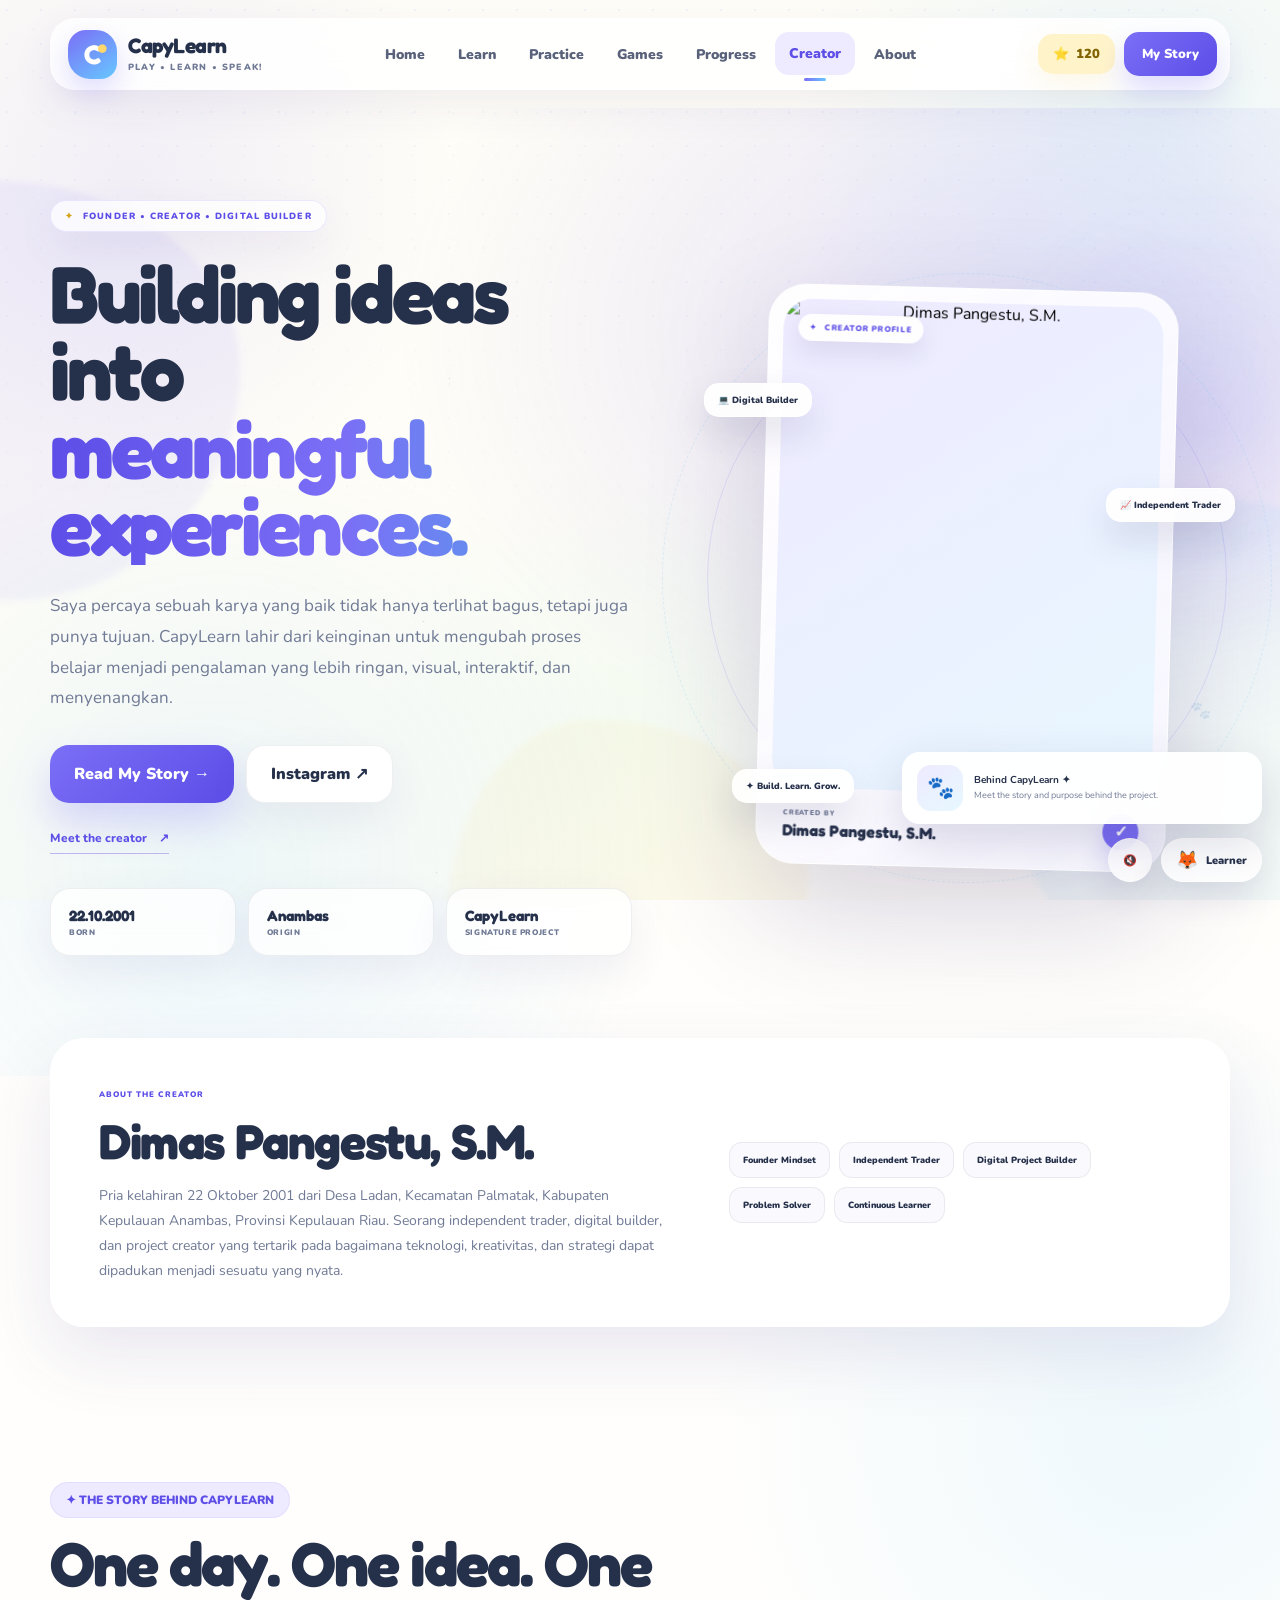
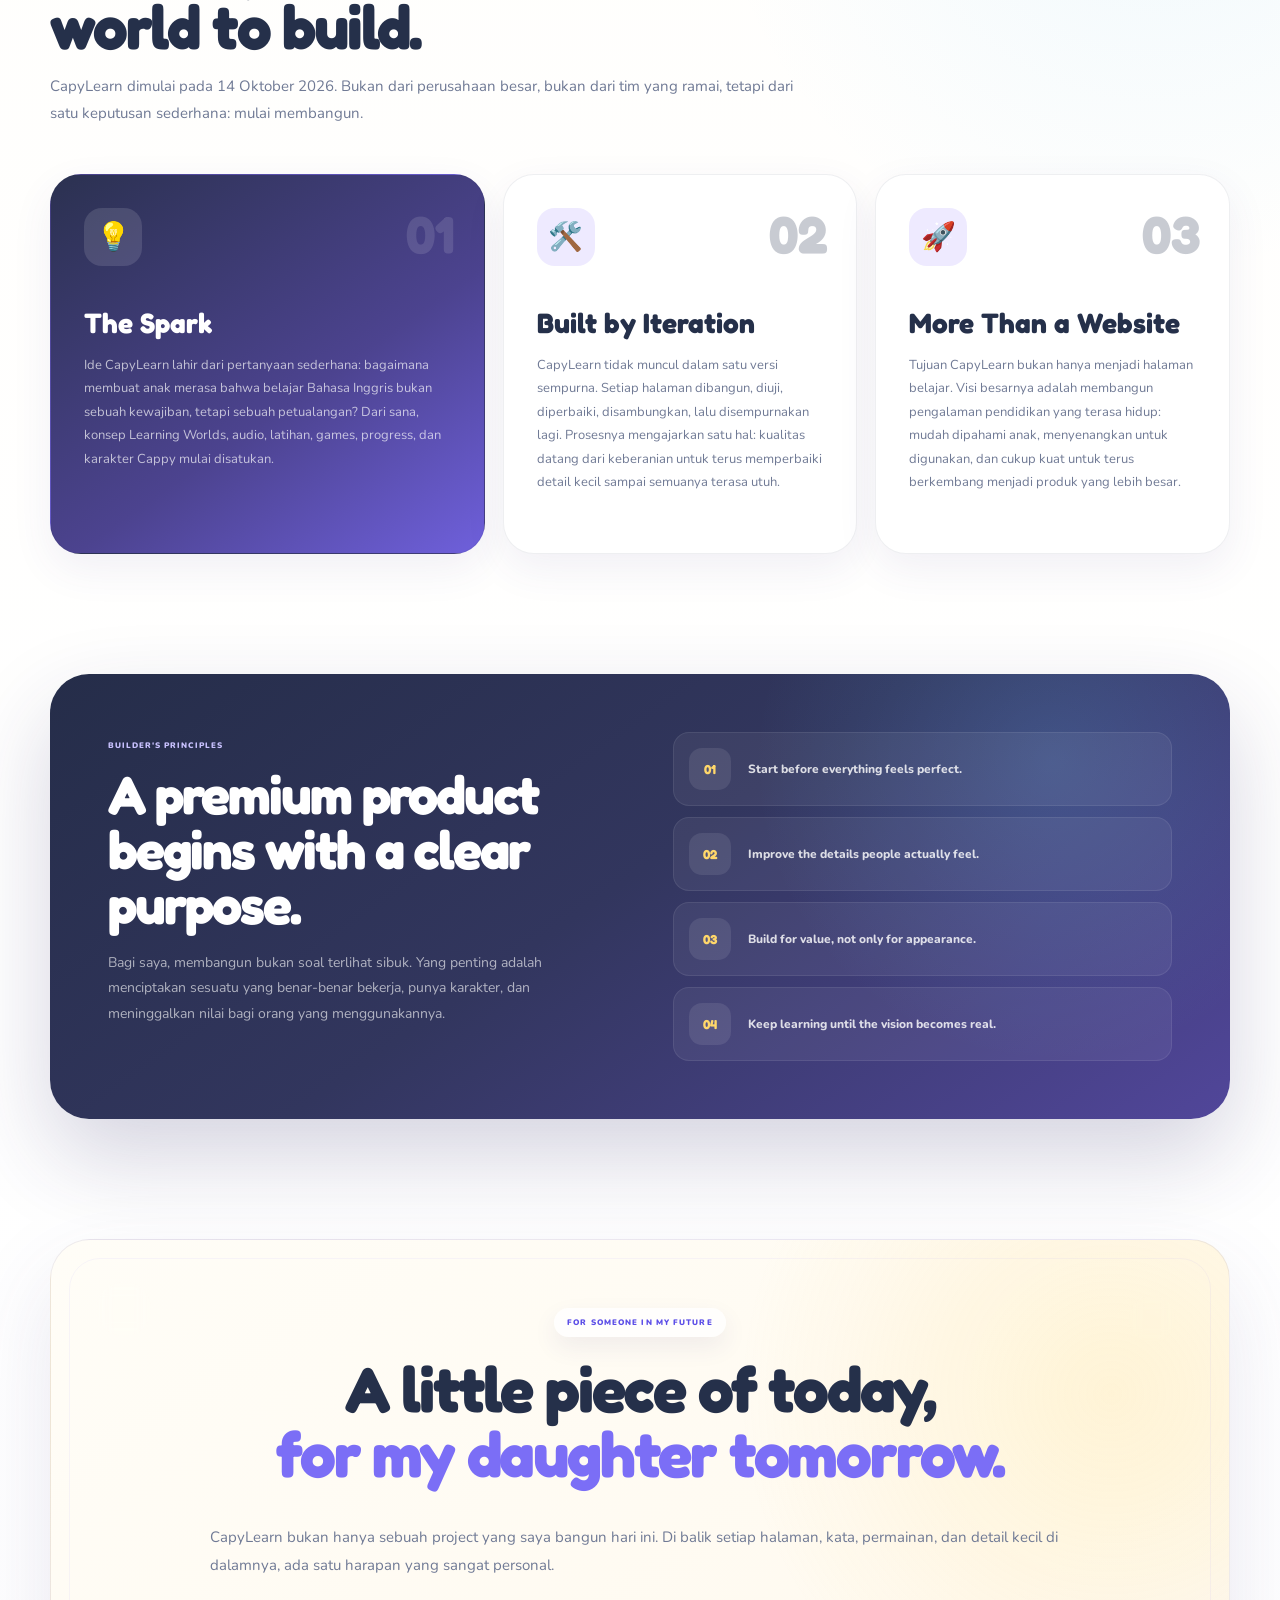
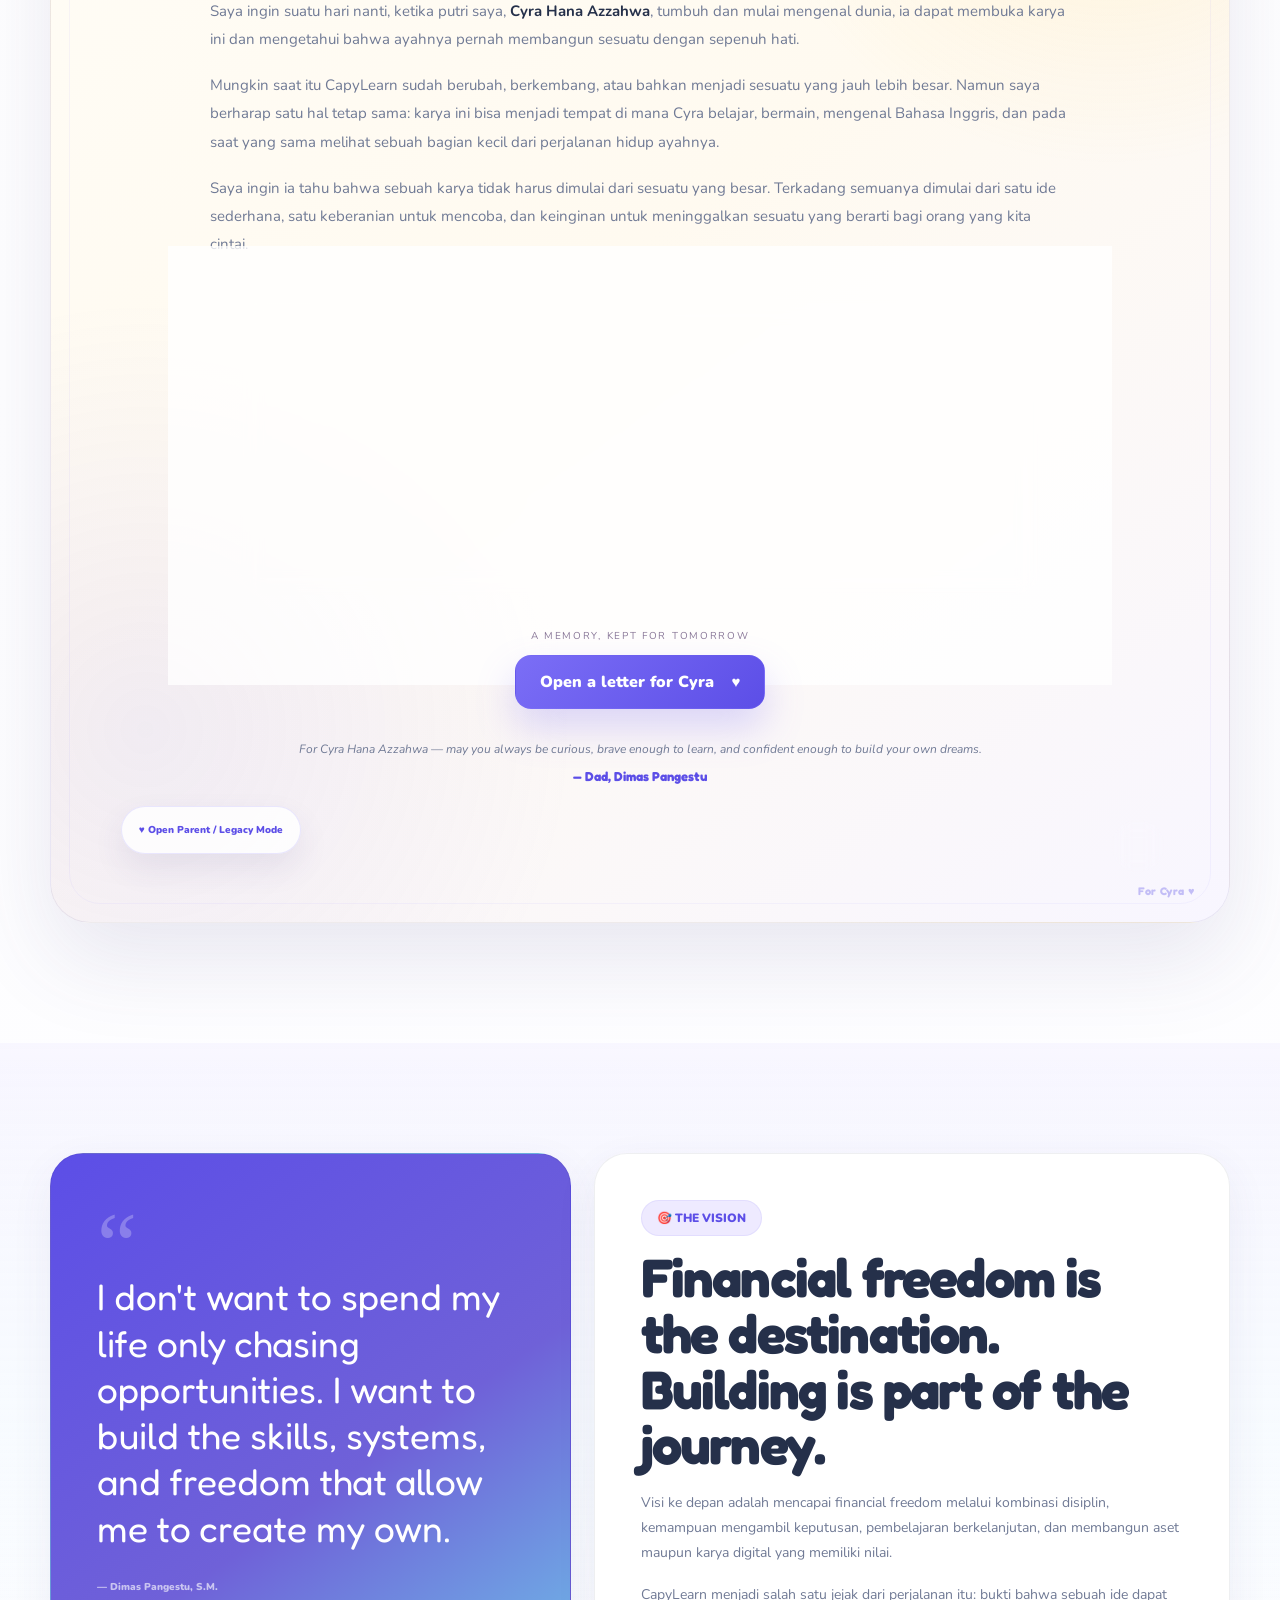
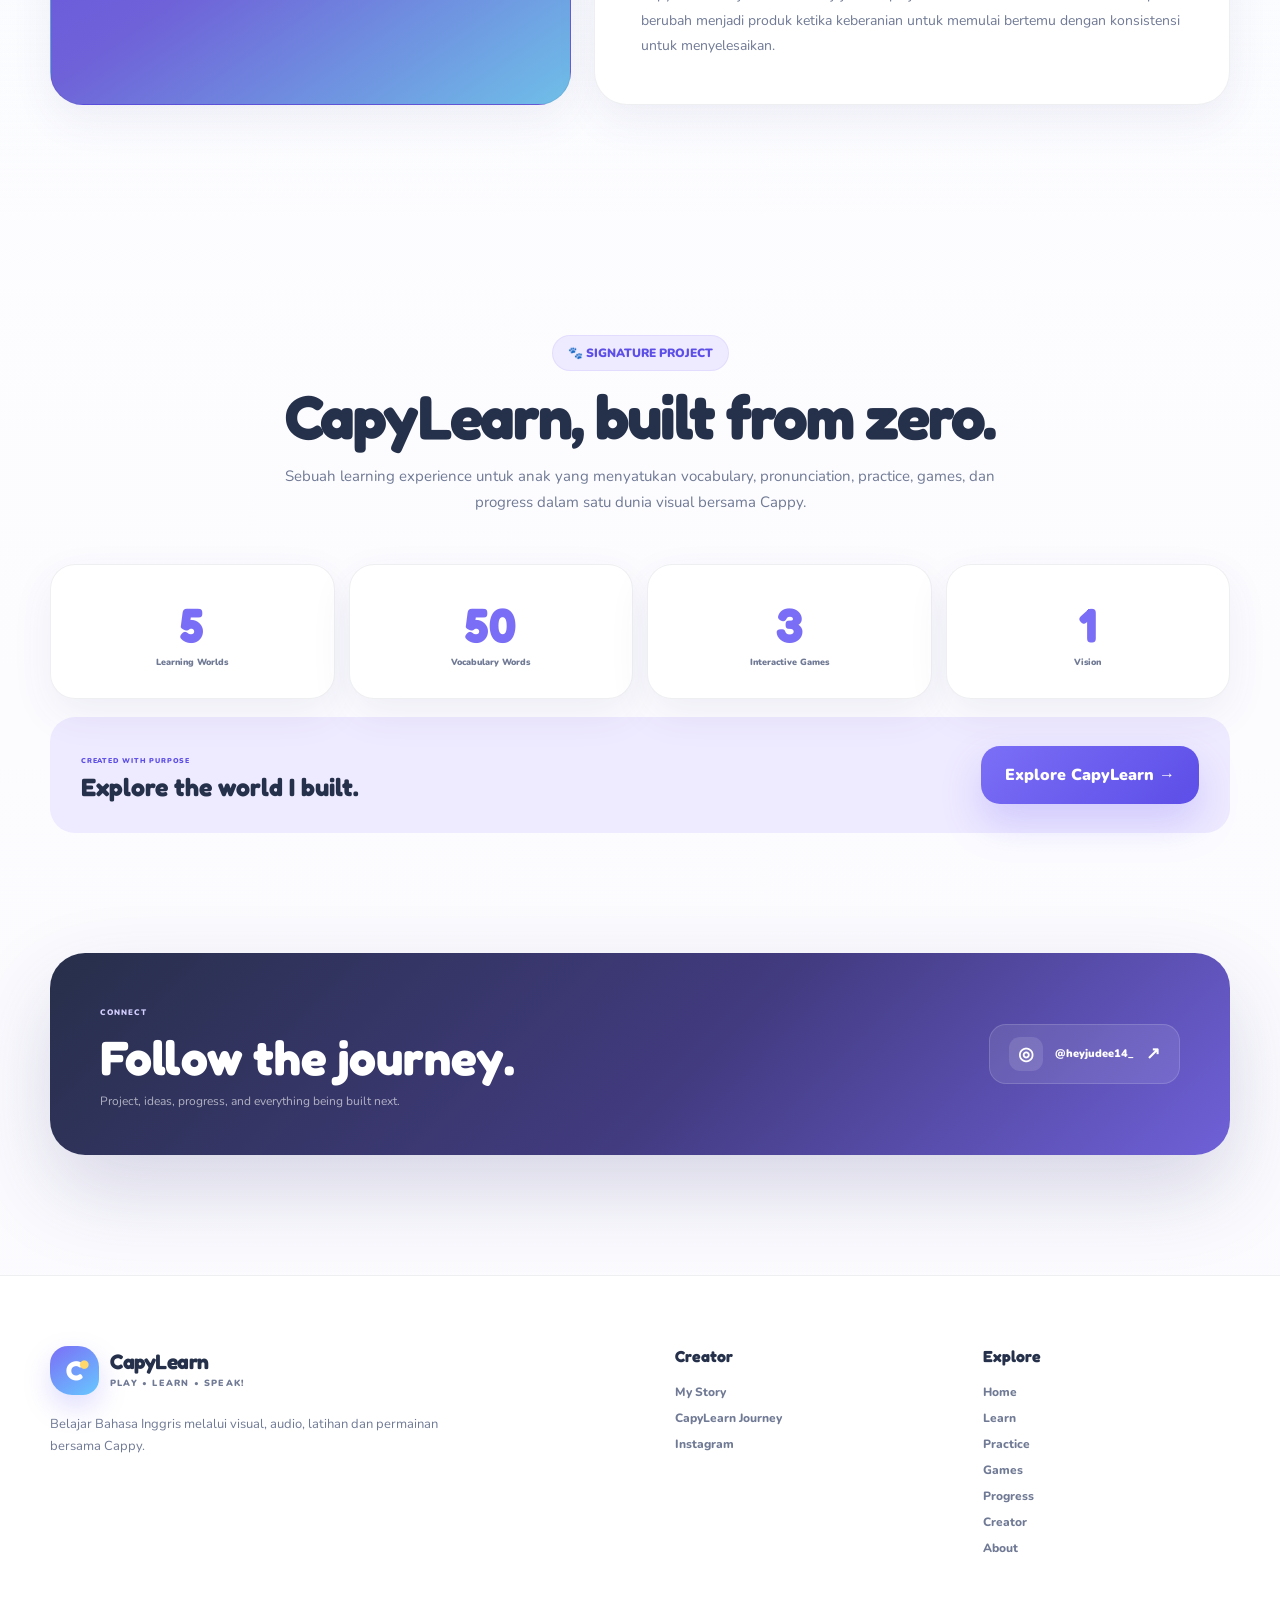
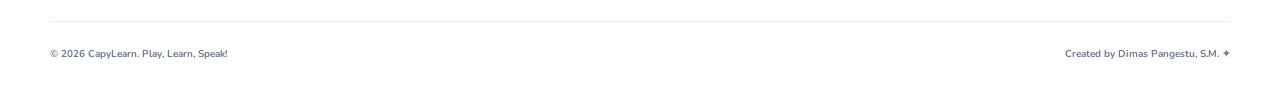
==== commit b2694cfd: "Perbaikan performa mobile" ====
--- a/creator.html
+++ b/creator.html
@@ -36,11 +36,6 @@
     <link
         rel="stylesheet"
         href="style.css"
-    >
-
-    <link
-        rel="stylesheet"
-        href="creator.css"
     >
 
     <link rel="stylesheet" href="v2.css">
@@ -56,10 +51,11 @@
     <link rel="apple-touch-icon" href="assets/icons/icon-192.png">
     <link rel="stylesheet" href="profiles-v4.css">
 
+<link rel="stylesheet" href="creator.css">
 </head>
 
 
-<body>
+<body class="creator-v2">
 
 
     <div class="page-bg">
@@ -277,7 +273,8 @@
                     </div>
 
 
-                    <div class="creator-mini-stats">
+                    <button type="button" class="creator-profile-link" data-open="creatorProfile" aria-haspopup="dialog" aria-controls="creatorProfile">Meet the creator <span aria-hidden="true">↗</span></button>
+<div class="creator-mini-stats">
 
                         <div>
 
@@ -343,14 +340,14 @@
                         </div>
 
 
-                        <div class="portrait-frame">
+                        <button class="portrait-frame creator-profile-trigger" type="button" data-open="creatorProfile" aria-haspopup="dialog" aria-controls="creatorProfile" aria-label="Buka profil Dimas Pangestu, S.M.">
 
                             <img
                                 src="assets/creator/dimas-pangestu.png"
                                 alt="Dimas Pangestu, S.M."
                             >
 
-                        </div>
+                        </button>
 
 
                         <div class="portrait-meta">
@@ -362,7 +359,7 @@
                                 </small>
 
                                 <strong>
-                                    Dimas Pangestu, S.M.
+                                    <button type="button" class="creator-name">Dimas Pangestu, S.M.</button>
                                 </strong>
 
                             </div>
@@ -420,7 +417,7 @@
 
 
                         <h2>
-                            Dimas Pangestu, S.M.
+                            <button type="button" class="creator-name">Dimas Pangestu, S.M.</button>
                         </h2>
 
 
@@ -792,6 +789,7 @@
                     </div>
 
 
+<div class="letter-action"><span class="letter-caption">A memory, kept for tomorrow</span><button class="primary-button letter-button" type="button" data-open="cyraLetter" aria-haspopup="dialog" aria-controls="cyraLetter">Open a letter for Cyra <span aria-hidden="true">♥</span></button></div>
                     <div class="dedication-signature">
 
                         <p>
@@ -1201,6 +1199,40 @@
 
 
 
+
+    <dialog id="creatorProfile" class="cv2-dialog cv2-profile" aria-labelledby="creatorProfileTitle" aria-describedby="creatorProfileRole">
+      <div class="cv2-modal-surface">
+        <button type="button" class="cv2-close" data-close aria-label="Tutup profil creator" autofocus>×</button>
+        <div class="cv2-profile-grid">
+          <div class="cv2-profile-photo"><img src="assets/creator/dimas-pangestu.png" alt="Potret Dimas Pangestu, S.M." width="854" height="1281"></div>
+          <div class="cv2-profile-copy">
+            <p class="cv2-kicker">THE PERSON BEHIND THE PURPOSE</p>
+            <h2 id="creatorProfileTitle"><button type="button" class="creator-name">Dimas Pangestu, S.M.</button></h2>
+            <p id="creatorProfileRole">Founder • Creator • Digital Builder • Independent Trader</p>
+            <dl class="cv2-bio"><div><dt>Origin</dt><dd>Anambas<span>Desa Ladan, Kecamatan Palmatak, Kepulauan Riau</span></dd></div><div><dt>Born</dt><dd><time datetime="2001-10-22">22 October 2001</time></dd></div></dl>
+            <blockquote>“Building ideas into meaningful experiences.”</blockquote>
+            <a class="primary-button" href="https://www.instagram.com/heyjudee14_/" target="_blank" rel="noopener noreferrer">Instagram @heyjudee14_ ↗</a>
+          </div>
+        </div>
+      </div>
+    </dialog>
+    <dialog id="cyraLetter" class="cv2-dialog cv2-letter" aria-labelledby="cyraLetterTitle">
+      <div class="cv2-modal-surface">
+        <button type="button" class="cv2-close" data-close aria-label="Tutup surat untuk Cyra" autofocus>×</button>
+        <article class="cv2-letter-paper">
+          <p class="cv2-kicker">A LITTLE PIECE OF TODAY, FOR YOU</p>
+          <span class="cv2-letter-seal" aria-hidden="true">♥</span>
+          <h2 id="cyraLetterTitle" tabindex="-1">Dear Cyra,</h2>
+          <p>suatu hari jika kamu membaca ini, mungkin CapyLearn sudah jauh berbeda dari saat ayah pertama kali membuatnya. Tapi satu hal yang ayah harap tidak pernah berubah: rasa ingin tahumu, keberanianmu untuk belajar, dan keyakinan bahwa kamu juga bisa menciptakan sesuatu dari idemu sendiri.</p>
+          <p>Ayah membuat karya ini bukan karena semuanya sudah sempurna, tetapi karena ayah ingin meninggalkan satu bukti kecil bahwa memulai selalu lebih penting daripada menunggu sempurna.</p>
+          <p>Semoga suatu hari CapyLearn bisa menemanimu belajar, dan halaman ini mengingatkanmu bahwa sejak awal, ada bagian dari karya ini yang dibuat untukmu.</p>
+          <p class="cv2-letter-sign">Dengan cinta,<br><strong>Ayah.</strong></p>
+          <div class="cv2-letter-foot"><span>For Cyra Hana Azzahwa</span><span aria-hidden="true">✦</span></div>
+        </article>
+      </div>
+    </dialog>
+    <div class="cv2-toast" role="status" aria-live="polite" aria-atomic="true"></div>
+
     <script>
 
 
@@ -1275,56 +1307,6 @@
                                 "☰";
 
                         }
-                    );
-
-                }
-            );
-
-
-
-        const revealObserver =
-            new IntersectionObserver(
-
-                entries => {
-
-                    entries.forEach(
-                        entry => {
-
-                            if (
-                                entry.isIntersecting
-                            ) {
-
-                                entry.target.classList.add(
-                                    "visible"
-                                );
-
-                                revealObserver.unobserve(
-                                    entry.target
-                                );
-
-                            }
-
-                        }
-                    );
-
-                },
-
-                {
-                    threshold: 0.10
-                }
-
-            );
-
-
-        document
-            .querySelectorAll(
-                ".reveal"
-            )
-            .forEach(
-                item => {
-
-                    revealObserver.observe(
-                        item
                     );
 
                 }
@@ -1460,13 +1442,204 @@
     </script>
 
 
-    <script src="v2.js"></script>
+    <!-- Creator V2 supplies the motion layer for this page. -->
 
 
     <script src="profiles-v4.js"></script>
     <script src="engagement.js"></script>
     <script src="pwa.js"></script>
 
+<script>
+/* Creator V2: scoped, event-driven interactions. No progress data is written. */
+(() => {
+  'use strict';
+  const body = document.body;
+  const reduced = matchMedia('(prefers-reduced-motion: reduce)');
+  const fine = matchMedia('(hover: hover) and (pointer: fine)');
+  const compact = matchMedia('(max-width: 900px), (hover: none), (pointer: coarse)');
+  const hero = document.querySelector('.creator-hero');
+  body.dataset.v2Page = 'creator';
+
+  // Native dialogs provide focus containment, inert background and Escape handling.
+  let opener = null;
+  let lockedY = 0;
+  let oldBodyStyle = null;
+  const dialogs = [...document.querySelectorAll('.cv2-dialog')];
+  function openModal(dialog, trigger) {
+    if (dialogs.some(d => d.open)) return;
+    opener = trigger;
+    lockedY = window.scrollY;
+    oldBodyStyle = body.getAttribute('style');
+    const gutter = innerWidth - document.documentElement.clientWidth;
+    body.style.position = 'fixed';
+    body.style.top = `-${lockedY}px`;
+    body.style.width = '100%';
+    body.style.overflow = 'hidden';
+    body.style.paddingRight = `${gutter}px`;
+    dialog.showModal();
+    dialog.appendChild(document.querySelector('.cv2-toast'));
+    dialog.scrollTop = 0;
+    if (dialog.id === 'cyraLetter') dialog.querySelector('h2').focus({preventScroll:true});
+  }
+  document.querySelectorAll('[data-open]').forEach(trigger => {
+    trigger.addEventListener('click', () => openModal(document.getElementById(trigger.dataset.open), trigger));
+  });
+  dialogs.forEach(dialog => {
+    dialog.querySelector('[data-close]').addEventListener('click', () => dialog.close());
+    let startedOutside = false;
+    const outside = e => {
+      const r = dialog.getBoundingClientRect();
+      return e.clientX < r.left || e.clientX > r.right || e.clientY < r.top || e.clientY > r.bottom;
+    };
+    dialog.addEventListener('pointerdown', e => { startedOutside = outside(e); });
+    dialog.addEventListener('click', e => { if (startedOutside && outside(e)) dialog.close(); startedOutside = false; });
+    dialog.addEventListener('close', () => {
+      body.appendChild(document.querySelector('.cv2-toast'));
+      if (oldBodyStyle === null) body.removeAttribute('style');
+      else body.setAttribute('style', oldBodyStyle);
+      const html = document.documentElement;
+      const oldScroll = html.style.scrollBehavior;
+      html.style.scrollBehavior = 'auto';
+      window.scrollTo(0, lockedY);
+      html.style.scrollBehavior = oldScroll;
+      opener?.focus({preventScroll:true});
+    });
+  });
+
+  const menuButton = document.getElementById('menuButton');
+  const menu = document.getElementById('navMenu');
+  menuButton.setAttribute('aria-controls','navMenu');
+  menuButton.setAttribute('aria-expanded','false');
+  const syncMenu = () => {
+    menuButton.setAttribute('aria-expanded', String(menu.classList.contains('open')));
+    menuButton.setAttribute('aria-label', menu.classList.contains('open') ? 'Tutup menu' : 'Buka menu');
+  };
+  new MutationObserver(syncMenu).observe(menu,{attributes:true,attributeFilter:['class']});
+
+  // Progressive enhancement: content stays visible if script or observer support fails.
+  const reveals = [...document.querySelectorAll('.creator-page .reveal')];
+  document.querySelectorAll('.story-grid, .vision-grid').forEach(group => {
+    [...group.children].forEach((el,i) => el.style.setProperty('--cv2-delay', `${i*95}ms`));
+  });
+  const heroItems = [...document.querySelectorAll('.creator-hero-copy > *, .creator-portrait-wrap')];
+  heroItems.forEach((el,i) => {
+    el.classList.add('cv2-entrance');
+    el.style.setProperty('--cv2-entrance-delay', `${Math.min(i*95,540)}ms`);
+  });
+  if ('IntersectionObserver' in window && !reduced.matches && !compact.matches) {
+    body.classList.add('cv2-motion');
+    const observer = new IntersectionObserver(entries => entries.forEach(entry => {
+      if (entry.isIntersecting) { entry.target.classList.add('visible'); observer.unobserve(entry.target); }
+    }), {threshold:0.08});
+    reveals.forEach(el => observer.observe(el));
+  } else reveals.forEach(el => el.classList.add('visible'));
+
+  // Stats animate once, with final values retained for assistive technology.
+  const counts = [...document.querySelectorAll('.project-stats strong')];
+  const counterFrames = new Map();
+  counts.forEach(el => {
+    el.dataset.final = el.textContent.trim();
+    el.parentElement.setAttribute('aria-label', `${el.dataset.final} ${el.nextElementSibling.textContent.trim()}`);
+    el.setAttribute('aria-hidden','true');
+  });
+  function animateCount(el) {
+    if (reduced.matches || compact.matches) return;
+    const final = Number(el.dataset.final), start = performance.now();
+    function tick(now) {
+      const t = Math.min((now-start)/1250,1);
+      el.textContent = Math.floor(final*(1-Math.pow(1-t,3)));
+      if (t<1 && !reduced.matches) counterFrames.set(el,requestAnimationFrame(tick));
+      else { el.textContent = String(final); counterFrames.delete(el); }
+    }
+    counterFrames.set(el,requestAnimationFrame(tick));
+  }
+  if ('IntersectionObserver' in window) {
+    const counterObserver = new IntersectionObserver(entries => entries.forEach(entry => {
+      if (entry.isIntersecting) { animateCount(entry.target); counterObserver.unobserve(entry.target); }
+    }),{threshold:0.5});
+    counts.forEach(el => counterObserver.observe(el));
+  }
+
+  const particleField = document.createElement('div');
+  particleField.className = 'cv2-particles'; particleField.setAttribute('aria-hidden','true');
+  ['✦','·','·','🐾','·','✧','·','·'].forEach((mark,i) => {
+    const p = document.createElement('span'); p.textContent = mark;
+    p.style.cssText = `left:${6+(i*29)%88}%;top:${10+(i*17)%77}%;--particle-delay:-${i*1.4}s;--particle-duration:${9+i%3*2}s`;
+    particleField.appendChild(p);
+  });
+  if (!compact.matches && !reduced.matches) hero.prepend(particleField);
+  if ('IntersectionObserver' in window) {
+    new IntersectionObserver(([entry]) => hero.classList.toggle('cv2-in-view',entry.isIntersecting)).observe(hero);
+  }
+
+  // Single scheduled frame per pointer event burst; no permanent animation loop.
+  const portrait = document.querySelector('.creator-portrait-card');
+  const chips = [...document.querySelectorAll('.floating-chip')];
+  let pendingHeroFrame = 0;
+  const resetHero = () => {
+    cancelAnimationFrame(pendingHeroFrame); pendingHeroFrame = 0;
+    hero.style.removeProperty('--hero-x'); hero.style.removeProperty('--hero-y');
+    [portrait,...chips].forEach(el => el.style.removeProperty('translate'));
+  };
+  hero.addEventListener('pointermove', e => {
+    if (reduced.matches || compact.matches || !fine.matches || pendingHeroFrame) return;
+    const x = e.clientX, y = e.clientY;
+    pendingHeroFrame = requestAnimationFrame(() => {
+      pendingHeroFrame = 0;
+      const r = hero.getBoundingClientRect();
+      const px = (x-r.left)/r.width, py = (y-r.top)/r.height;
+      hero.style.setProperty('--hero-x',`${px*100}%`); hero.style.setProperty('--hero-y',`${py*100}%`);
+      portrait.style.translate = `${(px-.5)*12}px ${(py-.5)*10}px`;
+      chips.forEach((chip,i) => { chip.style.translate = `${(px-.5)*(-10-i*5)}px ${(py-.5)*(-8-i*4)}px`; });
+    });
+  },{passive:true});
+  hero.addEventListener('pointerleave',resetHero);
+
+  document.querySelectorAll('.story-card, .identity-card, .principles-card, .vision-copy, .project-stats > div, .contact-card').forEach(card => {
+    card.classList.add('cv2-glow-card');
+    let frame = 0;
+    card.addEventListener('pointermove', e => {
+      if (reduced.matches || compact.matches || !fine.matches || frame) return;
+      const x=e.clientX,y=e.clientY;
+      frame=requestAnimationFrame(() => {
+        frame=0; const r=card.getBoundingClientRect();
+        card.style.setProperty('--glow-x',`${x-r.left}px`); card.style.setProperty('--glow-y',`${y-r.top}px`);
+      });
+    },{passive:true});
+    card.addEventListener('pointerleave', () => {cancelAnimationFrame(frame);frame=0;});
+  });
+  const magnets = [...document.querySelectorAll('.primary-button')];
+  magnets.forEach(button => {
+    button.addEventListener('pointermove', e => {
+      if (reduced.matches || compact.matches || !fine.matches) return;
+      const r=button.getBoundingClientRect();
+      button.style.translate=`${(e.clientX-r.left-r.width/2)*.075}px ${(e.clientY-r.top-r.height/2)*.12}px`;
+    },{passive:true});
+    button.addEventListener('pointerleave', () => button.style.removeProperty('translate'));
+    button.addEventListener('blur', () => button.style.removeProperty('translate'));
+  });
+  const stopMotion = () => {
+    if (!reduced.matches) return;
+    resetHero(); magnets.forEach(el=>el.style.removeProperty('translate'));
+    counterFrames.forEach((id,el)=>{cancelAnimationFrame(id);el.textContent=el.dataset.final;});
+    counterFrames.clear(); reveals.forEach(el=>el.classList.add('visible'));
+  };
+  reduced.addEventListener('change',stopMotion);
+  fine.addEventListener('change', () => {resetHero();magnets.forEach(el=>el.style.removeProperty('translate'));});
+
+  let clicks=0, resetTimer, toastTimer;
+  const toast=document.querySelector('.cv2-toast');
+  document.querySelectorAll('.creator-name').forEach(name=>name.addEventListener('click',()=>{
+    clearTimeout(resetTimer); clicks++;
+    resetTimer=setTimeout(()=>{clicks=0;},5000);
+    if (clicks<5) return;
+    clicks=0; clearTimeout(toastTimer);
+    toast.textContent='Built with purpose ✦'; toast.classList.add('show');
+    toastTimer=setTimeout(()=>{toast.classList.remove('show');toast.textContent='';},2800);
+  }));
+})();
+
+</script>
 </body>
 
 </html>
--- a/v2.css
+++ b/v2.css
@@ -1,435 +1,476 @@
-/* =========================================================
-   CAPYLEARN V2 — GLOBAL EXPERIENCE LAYER
-   Non-destructive visual upgrade loaded after page CSS.
-========================================================= */
-
-:root {
-  --v2-glass: rgba(255,255,255,.72);
-  --v2-glass-strong: rgba(255,255,255,.88);
-  --v2-line: rgba(74,66,145,.10);
-  --v2-deep: #1f2842;
-  --v2-shadow: 0 24px 70px rgba(67,57,128,.14);
-  --v2-shadow-hover: 0 34px 90px rgba(67,57,128,.22);
-  --v2-ease: cubic-bezier(.2,.8,.2,1);
-}
-
-html { scroll-behavior: smooth; }
-
-body {
-  overflow-x: hidden;
-  background:
-    radial-gradient(circle at 10% 8%, rgba(123,110,246,.09), transparent 26rem),
-    radial-gradient(circle at 90% 22%, rgba(103,200,255,.10), transparent 28rem),
-    linear-gradient(180deg,#fffdf9 0%,#fff 40%,#fbfbff 100%);
-}
-
-body::before {
-  content: "";
-  position: fixed;
-  inset: 0;
-  pointer-events: none;
-  z-index: -2;
-  opacity: .55;
-  background-image:
-    radial-gradient(circle at 20% 30%, rgba(123,110,246,.13) 0 1px, transparent 1.4px),
-    radial-gradient(circle at 80% 70%, rgba(103,200,255,.13) 0 1px, transparent 1.4px);
-  background-size: 34px 34px, 42px 42px;
-  mask-image: linear-gradient(to bottom,black,transparent 88%);
-}
-
-/* Cursor-reactive ambient light */
-.v2-spotlight {
-  position: fixed;
-  width: 520px;
-  height: 520px;
-  border-radius: 50%;
-  pointer-events: none;
-  z-index: -1;
-  transform: translate(-50%,-50%);
-  background: radial-gradient(circle,rgba(123,110,246,.095),rgba(103,200,255,.045) 38%,transparent 68%);
-  filter: blur(8px);
-  opacity: 0;
-  transition: opacity .35s ease;
-}
-body.v2-pointer .v2-spotlight { opacity: 1; }
-
-/* Header / navigation */
-.header {
-  transition: transform .35s var(--v2-ease), background .35s ease, box-shadow .35s ease !important;
-}
-.header .navbar {
-  position: relative;
-  border: 1px solid transparent;
-  transition: all .35s var(--v2-ease);
-}
-.header.scrolled .navbar,
-body.v2-scrolled .header .navbar {
-  border-color: rgba(255,255,255,.72);
-  background: rgba(255,255,255,.78);
-  box-shadow: 0 18px 55px rgba(46,40,92,.10);
-  backdrop-filter: blur(18px) saturate(145%);
-  -webkit-backdrop-filter: blur(18px) saturate(145%);
-}
-
-.nav-link {
-  position: relative;
-  transition: color .25s ease, transform .25s ease !important;
-}
-.nav-link::after {
-  content: "";
-  position: absolute;
-  left: 50%;
-  bottom: -6px;
-  width: 0;
-  height: 3px;
-  border-radius: 999px;
-  background: linear-gradient(90deg,var(--purple),var(--blue));
-  transform: translateX(-50%);
-  transition: width .28s var(--v2-ease);
-}
-.nav-link:hover { transform: translateY(-2px); }
-.nav-link:hover::after,
-.nav-link.active::after { width: 22px; }
-
-.brand-icon,
-.star-counter,
-.nav-button,
-.primary-button,
-.secondary-button,
-button {
-  transform: translateZ(0);
-}
-
-.star-counter {
-  position: relative;
-  overflow: hidden;
-  box-shadow: 0 10px 28px rgba(255,196,64,.12);
-}
-.star-counter::after {
-  content: "";
-  position: absolute;
-  inset: -60% -30%;
-  background: linear-gradient(100deg,transparent 30%,rgba(255,255,255,.85),transparent 70%);
-  transform: translateX(-100%) rotate(10deg);
-  animation: v2Shimmer 5.8s ease-in-out infinite;
-}
-@keyframes v2Shimmer { 0%,76%{transform:translateX(-110%) rotate(10deg)} 100%{transform:translateX(110%) rotate(10deg)} }
-
-/* Universal sections */
-section { position: relative; }
-
-.v2-reveal {
-  opacity: 0;
-  transform: translateY(26px) scale(.985);
-  filter: blur(5px);
-  transition: opacity .8s var(--v2-ease), transform .8s var(--v2-ease), filter .8s ease;
-  transition-delay: var(--v2-delay,0ms);
-}
-.v2-reveal.v2-visible {
-  opacity: 1;
-  transform: translateY(0) scale(1);
-  filter: blur(0);
-}
-
-.v2-float {
-  animation: v2Float 5s ease-in-out infinite;
-  animation-delay: var(--v2-float-delay,0s);
-}
-@keyframes v2Float { 50% { transform: translateY(-9px) rotate(.3deg); } }
-
-/* Hero atmosphere by page */
-body[data-v2-page="home"] .hero,
-body[data-v2-page="learn"] .learn-hero,
-body[data-v2-page="practice"] .practice-hero,
-body[data-v2-page="games"] .games-hero,
-body[data-v2-page="progress"] .progress-hero,
-body[data-v2-page="creator"] .creator-hero,
-body[data-v2-page="animals"] .animal-hero,
-body[data-v2-page="fruits"] .fruit-hero,
-body[data-v2-page="plants"] .plant-hero,
-body[data-v2-page="colors"] .color-hero,
-body[data-v2-page="numbers"] .number-hero {
-  isolation: isolate;
-  overflow: hidden;
-}
-
-body[data-v2-page] main::before,
-body[data-v2-page="home"] .hero::before {
-  content: "";
-  position: absolute;
-  width: 480px;
-  height: 480px;
-  top: 70px;
-  right: -170px;
-  border-radius: 50%;
-  background: radial-gradient(circle,rgba(123,110,246,.16),transparent 70%);
-  filter: blur(2px);
-  pointer-events: none;
-  z-index: -1;
-}
-
-/* World-specific ambient identity */
-body[data-v2-page="animals"] { --v2-world-a:#7b6ef6; --v2-world-b:#67c8ff; }
-body[data-v2-page="fruits"]  { --v2-world-a:#ff9a84; --v2-world-b:#ffd76a; }
-body[data-v2-page="plants"]  { --v2-world-a:#55c995; --v2-world-b:#9ce8bb; }
-body[data-v2-page="colors"]  { --v2-world-a:#7b6ef6; --v2-world-b:#ff9a84; }
-body[data-v2-page="numbers"] { --v2-world-a:#67c8ff; --v2-world-b:#7b6ef6; }
-
-body[data-v2-page="animals"] .animal-hero,
-body[data-v2-page="fruits"] .fruit-hero,
-body[data-v2-page="plants"] .plant-hero,
-body[data-v2-page="colors"] .color-hero,
-body[data-v2-page="numbers"] .number-hero {
-  background-image:
-    radial-gradient(circle at 15% 20%, color-mix(in srgb,var(--v2-world-a) 18%,transparent), transparent 30%),
-    radial-gradient(circle at 85% 65%, color-mix(in srgb,var(--v2-world-b) 18%,transparent), transparent 30%);
-}
-
-/* Premium card treatment. Keep selectors broad but safe. */
-[class*="card"],
-.world-card,
-.category-card,
-.game-card,
-.badge-card,
-.stat-card,
-.progress-card {
-  transition: transform .34s var(--v2-ease), box-shadow .34s ease, border-color .34s ease !important;
-}
-
-.v2-card {
-  position: relative;
-  overflow: hidden;
-  transform-style: preserve-3d;
-  will-change: transform;
-}
-.v2-card::before {
-  content: "";
-  position: absolute;
-  inset: 0;
-  pointer-events: none;
-  opacity: 0;
-  background: radial-gradient(360px circle at var(--v2-x,50%) var(--v2-y,50%),rgba(255,255,255,.8),transparent 42%);
-  transition: opacity .3s ease;
-  z-index: 0;
-}
-.v2-card:hover::before { opacity: .5; }
-.v2-card:hover {
-  box-shadow: var(--v2-shadow-hover) !important;
-  border-color: rgba(123,110,246,.16) !important;
-}
-.v2-card > * { position: relative; z-index: 1; }
-
-/* Buttons */
-.primary-button,
-.secondary-button,
-.nav-button,
-.instagram-button,
-[class*="button"] {
-  transition: transform .28s var(--v2-ease), box-shadow .28s ease, filter .28s ease !important;
-}
-.primary-button:hover,
-.nav-button:hover {
-  box-shadow: 0 16px 34px rgba(123,110,246,.25) !important;
-  filter: saturate(1.06);
-}
-.v2-magnetic { will-change: transform; }
-
-/* Decorative particles */
-.v2-particle-field {
-  position: absolute;
-  inset: 0;
-  overflow: hidden;
-  pointer-events: none;
-  z-index: 0;
-}
-.v2-particle {
-  position: absolute;
-  left: var(--x);
-  top: var(--y);
-  width: var(--s);
-  height: var(--s);
-  border-radius: 50%;
-  background: var(--c);
-  opacity: .34;
-  box-shadow: 0 0 22px var(--c);
-  animation: v2Particle var(--d) ease-in-out infinite alternate;
-  animation-delay: var(--delay);
-}
-@keyframes v2Particle {
-  to { transform: translate3d(var(--dx),-24px,0) scale(1.25); opacity:.12; }
-}
-
-/* Progress bars feel alive without changing their actual width logic */
-[class*="progress"] [class*="bar"],
-[class*="progress"] [class*="fill"],
-.progress-fill,
-.progress-bar-fill {
-  position: relative;
-  overflow: hidden;
-}
-[class*="progress"] [class*="bar"]::after,
-[class*="progress"] [class*="fill"]::after,
-.progress-fill::after,
-.progress-bar-fill::after {
-  content: "";
-  position: absolute;
-  inset: 0;
-  transform: translateX(-100%);
-  background: linear-gradient(90deg,transparent,rgba(255,255,255,.42),transparent);
-  animation: v2ProgressSweep 3.8s ease-in-out infinite;
-}
-@keyframes v2ProgressSweep { 0%,55%{transform:translateX(-100%)} 100%{transform:translateX(100%)} }
-
-/* Game page: stronger arcade polish */
-body[data-v2-page="games"] .game-card,
-body[data-v2-page="games"] [class*="game-card"] {
-  isolation: isolate;
-}
-body[data-v2-page="games"] .game-card::after,
-body[data-v2-page="games"] [class*="game-card"]::after {
-  content:"";
-  position:absolute;
-  inset:auto 8% -42% 8%;
-  height:120px;
-  border-radius:50%;
-  background:rgba(123,110,246,.15);
-  filter:blur(24px);
-  z-index:-1;
-}
-
-/* Creator editorial treatment */
-body[data-v2-page="creator"] .creator-portrait-card {
-  box-shadow: 0 45px 120px rgba(60,52,120,.20) !important;
-}
-body[data-v2-page="creator"] .dedication-shell {
-  position: relative;
-}
-body[data-v2-page="creator"] .dedication-shell::after {
-  content:"For Cyra ♥";
-  position:absolute;
-  right:34px;
-  bottom:24px;
-  font-family:"Fredoka",sans-serif;
-  font-weight:700;
-  font-size:11px;
-  color:rgba(92,78,231,.34);
-  letter-spacing:.4px;
-}
-
-/* Page transition veil */
-.v2-page-veil {
-  position: fixed;
-  inset: 0;
-  z-index: 99999;
-  pointer-events: none;
-  background: linear-gradient(135deg,#f7f3ff,#edf8ff,#fffdf7);
-  transform: translateY(-100%);
-}
-body.v2-enter .v2-page-veil {
-  animation: v2Enter .72s var(--v2-ease) both;
-}
-body.v2-leave .v2-page-veil {
-  pointer-events: auto;
-  animation: v2Leave .42s var(--v2-ease) both;
-}
-@keyframes v2Enter { 0%{transform:translateY(0)} 100%{transform:translateY(-100%)} }
-@keyframes v2Leave { 0%{transform:translateY(100%)} 100%{transform:translateY(0)} }
-
-/* Toast */
-.v2-toast {
-  position: fixed;
-  left: 50%;
-  bottom: 28px;
-  z-index: 100000;
-  transform: translate(-50%,18px) scale(.96);
-  opacity: 0;
-  padding: 12px 17px;
-  border: 1px solid rgba(255,255,255,.75);
-  border-radius: 999px;
-  background: rgba(32,38,64,.90);
-  color: white;
-  box-shadow: 0 18px 50px rgba(31,40,66,.24);
-  backdrop-filter: blur(16px);
-  font: 800 11px/1 Nunito,sans-serif;
-  transition: all .32s var(--v2-ease);
-  pointer-events:none;
-}
-.v2-toast.show { opacity:1; transform:translate(-50%,0) scale(1); }
-
-@media (max-width: 900px) {
-  .header .navbar { backdrop-filter: blur(14px); }
-  .v2-spotlight { display:none; }
-  .v2-card:hover { transform:none !important; }
-}
-
-@media (max-width: 720px) {
-  body { background-size:auto; }
-  .nav-menu.open {
-    background: rgba(255,255,255,.94) !important;
-    border: 1px solid rgba(123,110,246,.10) !important;
-    box-shadow: 0 24px 60px rgba(48,42,100,.14) !important;
-    backdrop-filter: blur(18px);
-  }
-  .v2-reveal { transform: translateY(16px); filter: blur(2px); }
-}
-
-@media (prefers-reduced-motion: reduce) {
-  *,*::before,*::after {
-    scroll-behavior:auto !important;
-    animation-duration:.001ms !important;
-    animation-iteration-count:1 !important;
-    transition-duration:.001ms !important;
-  }
-  .v2-reveal { opacity:1 !important; transform:none !important; filter:none !important; }
-  .v2-spotlight,.v2-particle-field { display:none !important; }
-}
-
-
-/* Hash-target safety: never leave anchored content hidden behind reveal layers. */
-section:target .reveal,
-section:target .v2-reveal,
-#about:target .reveal,
-#about:target .v2-reveal {
-  opacity: 1 !important;
-  transform: none !important;
-  filter: none !important;
-}
-
-#about { scroll-margin-top: 110px; }
-
-
-/* =========================================================
-   ABOUT HARD FIX
-   The About CTA is a navigation destination and must never
-   be hidden by scroll-reveal state, especially on file://.
-========================================================= */
-#about,
-#about .container,
-#about .cta-card,
-#about .cta-content,
-#about .cta-cappy,
-#about .cta-cappy img {
-  visibility: visible !important;
-}
-
-#about .cta-card {
-  display: grid !important;
-  opacity: 1 !important;
-  transform: none !important;
-  filter: none !important;
-}
-
-#about .cta-card.reveal,
-#about .cta-card.v2-reveal,
-#about .cta-card.reveal.v2-reveal {
-  opacity: 1 !important;
-  transform: none !important;
-  filter: none !important;
-}
-
-#about .cta-content,
-#about .cta-cappy {
-  opacity: 1 !important;
-  transform: none !important;
-  filter: none !important;
-}
+/* =========================================================
+   CAPYLEARN V2 — GLOBAL EXPERIENCE LAYER
+   Non-destructive visual upgrade loaded after page CSS.
+========================================================= */
+
+:root {
+  --v2-glass: rgba(255,255,255,.72);
+  --v2-glass-strong: rgba(255,255,255,.88);
+  --v2-line: rgba(74,66,145,.10);
+  --v2-deep: #1f2842;
+  --v2-shadow: 0 24px 70px rgba(67,57,128,.14);
+  --v2-shadow-hover: 0 34px 90px rgba(67,57,128,.22);
+  --v2-ease: cubic-bezier(.2,.8,.2,1);
+}
+
+html { scroll-behavior: smooth; }
+
+body {
+  overflow-x: hidden;
+  background:
+    radial-gradient(circle at 10% 8%, rgba(123,110,246,.09), transparent 26rem),
+    radial-gradient(circle at 90% 22%, rgba(103,200,255,.10), transparent 28rem),
+    linear-gradient(180deg,#fffdf9 0%,#fff 40%,#fbfbff 100%);
+}
+
+body::before {
+  content: "";
+  position: fixed;
+  inset: 0;
+  pointer-events: none;
+  z-index: -2;
+  opacity: .55;
+  background-image:
+    radial-gradient(circle at 20% 30%, rgba(123,110,246,.13) 0 1px, transparent 1.4px),
+    radial-gradient(circle at 80% 70%, rgba(103,200,255,.13) 0 1px, transparent 1.4px);
+  background-size: 34px 34px, 42px 42px;
+  mask-image: linear-gradient(to bottom,black,transparent 88%);
+}
+
+/* Cursor-reactive ambient light */
+.v2-spotlight {
+  position: fixed;
+  width: 520px;
+  height: 520px;
+  border-radius: 50%;
+  pointer-events: none;
+  z-index: -1;
+  transform: translate(-50%,-50%);
+  background: radial-gradient(circle,rgba(123,110,246,.095),rgba(103,200,255,.045) 38%,transparent 68%);
+  filter: blur(8px);
+  opacity: 0;
+  transition: opacity .35s ease;
+}
+body.v2-pointer .v2-spotlight { opacity: 1; }
+
+/* Header / navigation */
+.header {
+  transition: transform .35s var(--v2-ease), background .35s ease, box-shadow .35s ease !important;
+}
+.header .navbar {
+  position: relative;
+  border: 1px solid transparent;
+  transition: all .35s var(--v2-ease);
+}
+.header.scrolled .navbar,
+body.v2-scrolled .header .navbar {
+  border-color: rgba(255,255,255,.72);
+  background: rgba(255,255,255,.78);
+  box-shadow: 0 18px 55px rgba(46,40,92,.10);
+  backdrop-filter: blur(18px) saturate(145%);
+  -webkit-backdrop-filter: blur(18px) saturate(145%);
+}
+
+.nav-link {
+  position: relative;
+  transition: color .25s ease, transform .25s ease !important;
+}
+.nav-link::after {
+  content: "";
+  position: absolute;
+  left: 50%;
+  bottom: -6px;
+  width: 0;
+  height: 3px;
+  border-radius: 999px;
+  background: linear-gradient(90deg,var(--purple),var(--blue));
+  transform: translateX(-50%);
+  transition: width .28s var(--v2-ease);
+}
+.nav-link:hover { transform: translateY(-2px); }
+.nav-link:hover::after,
+.nav-link.active::after { width: 22px; }
+
+.brand-icon,
+.star-counter,
+.nav-button,
+.primary-button,
+.secondary-button,
+button {
+  transform: translateZ(0);
+}
+
+.star-counter {
+  position: relative;
+  overflow: hidden;
+  box-shadow: 0 10px 28px rgba(255,196,64,.12);
+}
+.star-counter::after {
+  content: "";
+  position: absolute;
+  inset: -60% -30%;
+  background: linear-gradient(100deg,transparent 30%,rgba(255,255,255,.85),transparent 70%);
+  transform: translateX(-100%) rotate(10deg);
+  animation: v2Shimmer 5.8s ease-in-out infinite;
+}
+@keyframes v2Shimmer { 0%,76%{transform:translateX(-110%) rotate(10deg)} 100%{transform:translateX(110%) rotate(10deg)} }
+
+/* Universal sections */
+section { position: relative; }
+
+.v2-reveal {
+  opacity: 0;
+  transform: translateY(26px) scale(.985);
+  filter: blur(5px);
+  transition: opacity .8s var(--v2-ease), transform .8s var(--v2-ease), filter .8s ease;
+  transition-delay: var(--v2-delay,0ms);
+}
+.v2-reveal.v2-visible {
+  opacity: 1;
+  transform: translateY(0) scale(1);
+  filter: blur(0);
+}
+
+.v2-float {
+  animation: v2Float 5s ease-in-out infinite;
+  animation-delay: var(--v2-float-delay,0s);
+}
+@keyframes v2Float { 50% { transform: translateY(-9px) rotate(.3deg); } }
+
+/* Hero atmosphere by page */
+body[data-v2-page="home"] .hero,
+body[data-v2-page="learn"] .learn-hero,
+body[data-v2-page="practice"] .practice-hero,
+body[data-v2-page="games"] .games-hero,
+body[data-v2-page="progress"] .progress-hero,
+body[data-v2-page="creator"] .creator-hero,
+body[data-v2-page="animals"] .animal-hero,
+body[data-v2-page="fruits"] .fruit-hero,
+body[data-v2-page="plants"] .plant-hero,
+body[data-v2-page="colors"] .color-hero,
+body[data-v2-page="numbers"] .number-hero {
+  isolation: isolate;
+  overflow: hidden;
+}
+
+body[data-v2-page] main::before,
+body[data-v2-page="home"] .hero::before {
+  content: "";
+  position: absolute;
+  width: 480px;
+  height: 480px;
+  top: 70px;
+  right: -170px;
+  border-radius: 50%;
+  background: radial-gradient(circle,rgba(123,110,246,.16),transparent 70%);
+  filter: blur(2px);
+  pointer-events: none;
+  z-index: -1;
+}
+
+/* World-specific ambient identity */
+body[data-v2-page="animals"] { --v2-world-a:#7b6ef6; --v2-world-b:#67c8ff; }
+body[data-v2-page="fruits"]  { --v2-world-a:#ff9a84; --v2-world-b:#ffd76a; }
+body[data-v2-page="plants"]  { --v2-world-a:#55c995; --v2-world-b:#9ce8bb; }
+body[data-v2-page="colors"]  { --v2-world-a:#7b6ef6; --v2-world-b:#ff9a84; }
+body[data-v2-page="numbers"] { --v2-world-a:#67c8ff; --v2-world-b:#7b6ef6; }
+
+body[data-v2-page="animals"] .animal-hero,
+body[data-v2-page="fruits"] .fruit-hero,
+body[data-v2-page="plants"] .plant-hero,
+body[data-v2-page="colors"] .color-hero,
+body[data-v2-page="numbers"] .number-hero {
+  background-image:
+    radial-gradient(circle at 15% 20%, color-mix(in srgb,var(--v2-world-a) 18%,transparent), transparent 30%),
+    radial-gradient(circle at 85% 65%, color-mix(in srgb,var(--v2-world-b) 18%,transparent), transparent 30%);
+}
+
+/* Premium card treatment. Keep selectors broad but safe. */
+[class*="card"],
+.world-card,
+.category-card,
+.game-card,
+.badge-card,
+.stat-card,
+.progress-card {
+  transition: transform .34s var(--v2-ease), box-shadow .34s ease, border-color .34s ease !important;
+}
+
+.v2-card {
+  position: relative;
+  overflow: hidden;
+  transform-style: preserve-3d;
+  will-change: transform;
+}
+.v2-card::before {
+  content: "";
+  position: absolute;
+  inset: 0;
+  pointer-events: none;
+  opacity: 0;
+  background: radial-gradient(360px circle at var(--v2-x,50%) var(--v2-y,50%),rgba(255,255,255,.8),transparent 42%);
+  transition: opacity .3s ease;
+  z-index: 0;
+}
+.v2-card:hover::before { opacity: .5; }
+.v2-card:hover {
+  box-shadow: var(--v2-shadow-hover) !important;
+  border-color: rgba(123,110,246,.16) !important;
+}
+.v2-card > * { position: relative; z-index: 1; }
+
+/* Buttons */
+.primary-button,
+.secondary-button,
+.nav-button,
+.instagram-button,
+[class*="button"] {
+  transition: transform .28s var(--v2-ease), box-shadow .28s ease, filter .28s ease !important;
+}
+.primary-button:hover,
+.nav-button:hover {
+  box-shadow: 0 16px 34px rgba(123,110,246,.25) !important;
+  filter: saturate(1.06);
+}
+.v2-magnetic { will-change: transform; }
+
+/* Decorative particles */
+.v2-particle-field {
+  position: absolute;
+  inset: 0;
+  overflow: hidden;
+  pointer-events: none;
+  z-index: 0;
+}
+.v2-particle {
+  position: absolute;
+  left: var(--x);
+  top: var(--y);
+  width: var(--s);
+  height: var(--s);
+  border-radius: 50%;
+  background: var(--c);
+  opacity: .34;
+  box-shadow: 0 0 22px var(--c);
+  animation: v2Particle var(--d) ease-in-out infinite alternate;
+  animation-delay: var(--delay);
+}
+@keyframes v2Particle {
+  to { transform: translate3d(var(--dx),-24px,0) scale(1.25); opacity:.12; }
+}
+
+/* Progress bars feel alive without changing their actual width logic */
+[class*="progress"] [class*="bar"],
+[class*="progress"] [class*="fill"],
+.progress-fill,
+.progress-bar-fill {
+  position: relative;
+  overflow: hidden;
+}
+[class*="progress"] [class*="bar"]::after,
+[class*="progress"] [class*="fill"]::after,
+.progress-fill::after,
+.progress-bar-fill::after {
+  content: "";
+  position: absolute;
+  inset: 0;
+  transform: translateX(-100%);
+  background: linear-gradient(90deg,transparent,rgba(255,255,255,.42),transparent);
+  animation: v2ProgressSweep 3.8s ease-in-out infinite;
+}
+@keyframes v2ProgressSweep { 0%,55%{transform:translateX(-100%)} 100%{transform:translateX(100%)} }
+
+/* Game page: stronger arcade polish */
+body[data-v2-page="games"] .game-card,
+body[data-v2-page="games"] [class*="game-card"] {
+  isolation: isolate;
+}
+body[data-v2-page="games"] .game-card::after,
+body[data-v2-page="games"] [class*="game-card"]::after {
+  content:"";
+  position:absolute;
+  inset:auto 8% -42% 8%;
+  height:120px;
+  border-radius:50%;
+  background:rgba(123,110,246,.15);
+  filter:blur(24px);
+  z-index:-1;
+}
+
+/* Creator editorial treatment */
+body[data-v2-page="creator"] .creator-portrait-card {
+  box-shadow: 0 45px 120px rgba(60,52,120,.20) !important;
+}
+body[data-v2-page="creator"] .dedication-shell {
+  position: relative;
+}
+body[data-v2-page="creator"] .dedication-shell::after {
+  content:"For Cyra ♥";
+  position:absolute;
+  right:34px;
+  bottom:24px;
+  font-family:"Fredoka",sans-serif;
+  font-weight:700;
+  font-size:11px;
+  color:rgba(92,78,231,.34);
+  letter-spacing:.4px;
+}
+
+/* Page transition veil */
+.v2-page-veil {
+  position: fixed;
+  inset: 0;
+  z-index: 99999;
+  pointer-events: none;
+  background: linear-gradient(135deg,#f7f3ff,#edf8ff,#fffdf7);
+  transform: translateY(-100%);
+}
+body.v2-enter .v2-page-veil {
+  animation: v2Enter .72s var(--v2-ease) both;
+}
+body.v2-leave .v2-page-veil {
+  pointer-events: auto;
+  animation: v2Leave .42s var(--v2-ease) both;
+}
+@keyframes v2Enter { 0%{transform:translateY(0)} 100%{transform:translateY(-100%)} }
+@keyframes v2Leave { 0%{transform:translateY(100%)} 100%{transform:translateY(0)} }
+
+/* Toast */
+.v2-toast {
+  position: fixed;
+  left: 50%;
+  bottom: 28px;
+  z-index: 100000;
+  transform: translate(-50%,18px) scale(.96);
+  opacity: 0;
+  padding: 12px 17px;
+  border: 1px solid rgba(255,255,255,.75);
+  border-radius: 999px;
+  background: rgba(32,38,64,.90);
+  color: white;
+  box-shadow: 0 18px 50px rgba(31,40,66,.24);
+  backdrop-filter: blur(16px);
+  font: 800 11px/1 Nunito,sans-serif;
+  transition: all .32s var(--v2-ease);
+  pointer-events:none;
+}
+.v2-toast.show { opacity:1; transform:translate(-50%,0) scale(1); }
+
+@media (max-width: 900px) {
+  .header .navbar { backdrop-filter: blur(14px); }
+  .v2-spotlight { display:none; }
+  .v2-card:hover { transform:none !important; }
+}
+
+@media (max-width: 720px) {
+  body { background-size:auto; }
+  .nav-menu.open {
+    background: rgba(255,255,255,.94) !important;
+    border: 1px solid rgba(123,110,246,.10) !important;
+    box-shadow: 0 24px 60px rgba(48,42,100,.14) !important;
+    backdrop-filter: blur(18px);
+  }
+  .v2-reveal { transform: translateY(16px); filter: blur(2px); }
+}
+
+@media (prefers-reduced-motion: reduce) {
+  *,*::before,*::after {
+    scroll-behavior:auto !important;
+    animation-duration:.001ms !important;
+    animation-iteration-count:1 !important;
+    transition-duration:.001ms !important;
+  }
+  .v2-reveal { opacity:1 !important; transform:none !important; filter:none !important; }
+  .v2-spotlight,.v2-particle-field { display:none !important; }
+}
+
+
+/* Hash-target safety: never leave anchored content hidden behind reveal layers. */
+section:target .reveal,
+section:target .v2-reveal,
+#about:target .reveal,
+#about:target .v2-reveal {
+  opacity: 1 !important;
+  transform: none !important;
+  filter: none !important;
+}
+
+#about { scroll-margin-top: 110px; }
+
+
+/* =========================================================
+   ABOUT HARD FIX
+   The About CTA is a navigation destination and must never
+   be hidden by scroll-reveal state, especially on file://.
+========================================================= */
+#about,
+#about .container,
+#about .cta-card,
+#about .cta-content,
+#about .cta-cappy,
+#about .cta-cappy img {
+  visibility: visible !important;
+}
+
+#about .cta-card {
+  display: grid !important;
+  opacity: 1 !important;
+  transform: none !important;
+  filter: none !important;
+}
+
+#about .cta-card.reveal,
+#about .cta-card.v2-reveal,
+#about .cta-card.reveal.v2-reveal {
+  opacity: 1 !important;
+  transform: none !important;
+  filter: none !important;
+}
+
+#about .cta-content,
+#about .cta-cappy {
+  opacity: 1 !important;
+  transform: none !important;
+  filter: none !important;
+}
+
+/* Mobile rendering budget: static decoration, opaque surfaces, no blur passes.
+   Applies equally in a browser and when installed on the home screen. */
+@media (max-width:900px), (hover:none), (pointer:coarse) {
+  html {scroll-behavior:auto!important;}
+  body::before,.bg-blob,.v2-spotlight,.v2-particle-field,.cv2-particles,
+  .v2-page-veil,.star-counter::after,.v2-card::after,
+  .cv2-glow-card::after,.dedication-shell::after {display:none!important;}
+  body *,body *::before,body *::after {
+    backdrop-filter:none!important;
+    -webkit-backdrop-filter:none!important;
+    filter:none!important;
+  }
+  .header,.header .navbar,.header.scrolled .navbar,
+  body.v2-scrolled .header .navbar,.nav-menu {background:#fffdf9!important;}
+  .creator-eyebrow,.creator-mini-stats>div,.creator-portrait-card,
+  .floating-chip,.identity-card,.dedication-quote {background:#fffdfa!important;}
+  .v2-float,.floating-chip,.creator-orbit,.bg-blob,
+  .mascot,.hero img,.learn-hero img,.animal-hero img,.fruit-hero img,
+  .plant-hero img,.color-hero img,.number-hero img {
+    animation:none!important;translate:none!important;
+  }
+  body.v2-enter,body.v2-leave {animation:none!important;}
+  .reveal,.v2-reveal,.v2-reveal.v2-visible,
+  .creator-v2.cv2-motion .creator-page .reveal,.cv2-entrance {
+    opacity:1!important;transform:none!important;
+    animation:none!important;transition:none!important;
+  }
+  .creator-portrait-card,.story-card,.identity-card,.principles-card,
+  .vision-copy,.vision-quote,.dedication-shell,.dedication-quote,
+  .contact-card,.world-card,.category-card,.game-card,.stat-card,.progress-card {
+    box-shadow:0 5px 18px rgba(67,57,128,.08)!important;
+    transition:none!important;
+  }
+  .creator-v2 .cv2-dialog {box-shadow:none;}
+  .cv2-dialog::backdrop {backdrop-filter:none!important;-webkit-backdrop-filter:none!important;background:rgba(28,20,47,.75);}
+  .cv2-dialog[open] {animation:none!important;}
+  .cv2-letter-paper {box-shadow:none;}
+  .creator-v2 .creator-hero::before {background:radial-gradient(ellipse at 80% 20%,#eee8ff,transparent 65%);}
+  .creator-v2 .primary-button,.creator-v2 .creator-portrait-card,.creator-v2 .floating-chip {translate:none!important;}
+}
--- a/creator.css
+++ b/creator.css
@@ -1237,3 +1237,134 @@
     }
 
 }
+
+/* CREATOR V2 — purposeful motion, quiet depth, accessible dialogs. */
+.creator-v2 { --cv2-ease:cubic-bezier(.22,1,.36,1); }
+.creator-v2 .creator-hero::before {
+  background:radial-gradient(ellipse at var(--hero-x,79%) var(--hero-y,23%),rgba(123,110,246,.18),transparent 43%),radial-gradient(circle at 17% 78%,rgba(103,200,255,.12),transparent 34%);
+}
+.creator-v2 .creator-page .reveal {opacity:1;transform:none;}
+.creator-v2.cv2-motion .creator-page .reveal:not(.visible):not(.creator-hero-copy):not(.creator-portrait-wrap) {opacity:0;transform:translateY(24px);}
+.creator-v2.cv2-motion .creator-page .reveal {transition:opacity .85s var(--cv2-ease) var(--cv2-delay,0ms),transform .85s var(--cv2-ease) var(--cv2-delay,0ms);}
+.creator-v2.cv2-motion .cv2-entrance {animation:cv2-arrive 1.05s var(--cv2-ease) var(--cv2-entrance-delay,0ms) both;}
+@keyframes cv2-arrive {from{opacity:0;transform:translateY(25px)}to{opacity:1;transform:translateY(0)}}
+.creator-v2 .creator-portrait-card,.creator-v2 .floating-chip {transition:translate .5s var(--cv2-ease);}
+.creator-v2 .creator-orbit {animation:none;}
+.creator-v2 .creator-name {font:inherit;color:inherit;letter-spacing:inherit;text-align:inherit;background:none;border:0;padding:0;cursor:pointer;line-height:inherit;}
+.creator-v2 button:focus-visible,.creator-v2 a:focus-visible {outline:3px solid #6350d8;outline-offset:5px;}
+.creator-v2 .portrait-frame {display:block;width:100%;border:0;padding:0;cursor:zoom-in;}
+.creator-profile-link {display:inline-flex;align-items:center;gap:12px;border:0;border-bottom:1px solid #bfb4ee;background:transparent;color:var(--purple-dark,#5947a8);padding:7px 0;font:800 12px 'Nunito',sans-serif;margin-top:20px;cursor:pointer;}
+.creator-profile-link span {transition:transform .25s;}
+.creator-profile-link:hover span {transform:translate(2px,-2px);}
+.creator-v2 .primary-button {transition:translate .35s var(--cv2-ease),box-shadow .3s,background .3s;cursor:pointer;font-family:inherit;}
+.creator-v2 .primary-button:hover {transform:none;}
+.cv2-glow-card {position:relative;isolation:isolate;}
+.cv2-glow-card::after {content:"";position:absolute;inset:0;z-index:-1;pointer-events:none;border-radius:inherit;background:radial-gradient(350px circle at var(--glow-x,50%) var(--glow-y,50%),rgba(146,123,250,.11),transparent 75%);opacity:0;transition:opacity .35s;}
+@media (hover:hover) {.cv2-glow-card:hover::after {opacity:1;}.creator-v2 .story-card:hover{border-color:rgba(123,110,246,.3);box-shadow:0 24px 60px rgba(70,58,145,.12);}}
+.cv2-particles {position:absolute;inset:0;pointer-events:none;overflow:hidden;z-index:1;}
+.cv2-particles span {position:absolute;font-size:13px;color:#8c79c0;opacity:.24;animation:cv2-drift var(--particle-duration) ease-in-out var(--particle-delay) infinite alternate;animation-play-state:paused;}
+.cv2-in-view .cv2-particles span {animation-play-state:running;}
+.cv2-particles span:nth-child(4) {font-size:17px;opacity:.12;}
+@keyframes cv2-drift {to{transform:translate3d(12px,-24px,0) rotate(12deg)}}
+.letter-action {position:relative;z-index:2;display:flex;flex-direction:column;align-items:center;gap:12px;margin:34px auto 0;}
+.letter-caption {font-size:10px;letter-spacing:1.7px;text-transform:uppercase;color:#8a7898;}
+.creator-v2 .letter-button {gap:18px;min-height:54px;border:1px solid rgba(123,110,246,.24);border-radius:16px;}
+.letter-button span {font-size:15px;}
+.creator-v2 .project-stats strong {font-variant-numeric:tabular-nums;}
+.creator-v2 .cv2-dialog {box-sizing:border-box;position:fixed;inset:0;margin:auto;padding:0;border:1px solid rgba(255,255,255,.7);border-radius:30px;width:min(940px,calc(100vw - 40px));max-width:calc(100vw - 40px);max-height:calc(100dvh - 48px);background:#fcfaff;color:#302544;box-shadow:0 40px 150px rgba(24,15,46,.3);overflow:auto;overscroll-behavior:contain;}
+.cv2-dialog::backdrop {background:rgba(28,20,47,.64);backdrop-filter:blur(10px);}
+.cv2-dialog[open] {animation:cv2-modal-in .45s var(--cv2-ease);}
+@keyframes cv2-modal-in {from{opacity:0;transform:translateY(18px) scale(.98)}to{opacity:1;transform:none}}
+.cv2-modal-surface {position:relative;}
+.cv2-close {position:sticky;float:right;top:18px;margin:18px 18px -60px 0;z-index:5;display:grid;place-items:center;width:44px;height:44px;border:1px solid #d6cce7;border-radius:50%;background:rgba(255,255,255,.95);color:#55416f;font:28px/1 sans-serif;cursor:pointer;box-shadow:0 3px 12px #3025440a;}
+.cv2-close:hover {background:#eee8fa;}
+.cv2-profile-grid {display:grid;grid-template-columns:.9fr 1.1fr;min-height:560px;}
+.cv2-profile-photo {background:#b50400;min-height:520px;}
+.cv2-profile-photo img {display:block;width:100%;height:100%;object-fit:cover;object-position:50% 35%;}
+.cv2-profile-copy {padding:76px 40px 42px;align-self:center;}
+.cv2-kicker {font-size:9px;font-weight:900;letter-spacing:2px;color:#88749e;line-height:1.6;}
+.cv2-profile-copy h2 {font-family:'Fredoka',sans-serif;font-size:clamp(28px,3.1vw,40px);font-weight:500;line-height:1.08;letter-spacing:-1px;margin:19px 0 14px;}
+#creatorProfileRole {font-size:12px;color:#756782;line-height:1.8;}
+.cv2-bio {display:grid;gap:18px;padding:24px 0;margin:24px 0;border-top:1px solid #e4ddec;border-bottom:1px solid #e4ddec;}
+.cv2-bio dt {font-size:9px;letter-spacing:1.4px;text-transform:uppercase;color:#88749e;margin-bottom:5px;}
+.cv2-bio dd {margin:0;font-size:14px;font-weight:800;}
+.cv2-bio dd span {display:block;font-size:11px;font-weight:500;margin-top:3px;color:#756782;line-height:1.6;}
+.cv2-profile-copy blockquote {margin:0 0 24px;font-family:Georgia,serif;font-size:19px;font-style:italic;line-height:1.5;color:#6d5489;}
+.cv2-profile-copy .primary-button {font-size:11px;min-height:48px;white-space:normal;text-align:center;}
+.creator-v2 .cv2-letter {width:calc(100vw - 32px);max-width:calc(100vw - 32px);height:calc(100dvh - 32px);max-height:calc(100dvh - 32px);border-radius:22px;background:radial-gradient(ellipse at 0 0,#ede7f8,transparent 65%),#f8f4ed;}
+.cv2-letter .cv2-modal-surface {min-height:100%;padding:1px 0;}
+.cv2-letter-paper {box-sizing:border-box;max-width:720px;margin:52px auto;padding:54px 64px 38px;background:#fffdf8;border:1px solid #e9dfd1;box-shadow:0 20px 80px #644b6410;}
+.cv2-letter-seal {display:grid;place-items:center;margin:26px 0 28px;width:42px;height:42px;border:1px solid #d2b9ae;border-radius:50%;color:#b08186;font-size:17px;}
+.cv2-letter-paper h2 {font-family:Georgia,serif;font-weight:400;font-style:italic;letter-spacing:-1.5px;font-size:52px;margin:0 0 28px;color:#57405b;}
+.cv2-letter-paper p:not(.cv2-kicker) {font-size:16px;line-height:1.95;color:#665a68;margin:0 0 22px;}
+.cv2-letter-paper .cv2-letter-sign {margin-top:30px!important;}
+.cv2-letter-sign strong {font-family:Georgia,serif;font-size:30px;font-style:italic;font-weight:400;color:#57405b;}
+.cv2-letter-foot {display:flex;justify-content:space-between;gap:16px;border-top:1px solid #e7ded5;padding-top:20px;margin-top:34px;font-size:9px;letter-spacing:1.4px;color:#96848c;}
+.cv2-toast {position:fixed;z-index:2147483647;bottom:28px;left:50%;translate:-50% 12px;max-width:calc(100vw - 32px);padding:13px 21px;border:1px solid #ffffff33;border-radius:100px;background:#352744;color:#fffaf3;font-size:12px;letter-spacing:.5px;box-shadow:0 12px 50px #35274433;opacity:0;pointer-events:none;transition:opacity .25s,translate .25s;white-space:nowrap;}
+.cv2-toast.show {opacity:1;translate:-50% 0;}
+@media(max-width:760px) {
+  .creator-v2 .creator-portrait-wrap {min-height:560px;}
+  .creator-v2 .creator-portrait-card {width:350px;}
+  .cv2-profile-grid {grid-template-columns:1fr;min-height:0;}
+  .cv2-profile-photo {min-height:0;height:370px;}
+  .cv2-profile-photo img {object-position:50% 35%;}
+  .cv2-profile-copy {padding:30px 26px;}
+  .cv2-profile-copy h2 {font-size:34px;}
+  .cv2-letter-paper {margin:60px 18px 24px;padding:34px 26px 28px;}
+  .cv2-letter-paper h2 {font-size:43px;}
+  .cv2-letter-paper p:not(.cv2-kicker) {font-size:15px;line-height:1.9;}
+  .creator-v2 .project-stats {grid-template-columns:repeat(2,minmax(0,1fr));}
+}
+@media(max-width:400px) {
+  .creator-v2 .creator-portrait-wrap {min-height:500px;}
+  .creator-v2 .creator-hero h1 {font-size:38px;}
+  .letter-button {font-size:11px!important;padding-inline:15px!important;}
+  .cv2-letter-paper {margin-inline:10px;padding-inline:20px;}
+}
+@media(prefers-reduced-motion:reduce) {
+  .creator-v2,.creator-v2 *,.creator-v2 *::before,.creator-v2 *::after {scroll-behavior:auto!important;animation:none!important;transition:none!important;}
+  .creator-v2.cv2-motion .creator-page .reveal {opacity:1!important;transform:none!important;}
+  .cv2-particles {display:none;}
+  .creator-v2 .creator-portrait-card,.creator-v2 .floating-chip,.creator-v2 .primary-button {translate:none!important;}
+}
+
+/* Mobile rendering budget: static decoration, opaque surfaces, no blur passes.
+   Applies equally in a browser and when installed on the home screen. */
+@media (max-width:900px), (hover:none), (pointer:coarse) {
+  html {scroll-behavior:auto!important;}
+  body::before,.bg-blob,.v2-spotlight,.v2-particle-field,.cv2-particles,
+  .v2-page-veil,.star-counter::after,.v2-card::after,
+  .cv2-glow-card::after,.dedication-shell::after {display:none!important;}
+  body *,body *::before,body *::after {
+    backdrop-filter:none!important;
+    -webkit-backdrop-filter:none!important;
+    filter:none!important;
+  }
+  .header,.header .navbar,.header.scrolled .navbar,
+  body.v2-scrolled .header .navbar,.nav-menu {background:#fffdf9!important;}
+  .creator-eyebrow,.creator-mini-stats>div,.creator-portrait-card,
+  .floating-chip,.identity-card,.dedication-quote {background:#fffdfa!important;}
+  .v2-float,.floating-chip,.creator-orbit,.bg-blob,
+  .mascot,.hero img,.learn-hero img,.animal-hero img,.fruit-hero img,
+  .plant-hero img,.color-hero img,.number-hero img {
+    animation:none!important;translate:none!important;
+  }
+  body.v2-enter,body.v2-leave {animation:none!important;}
+  .reveal,.v2-reveal,.v2-reveal.v2-visible,
+  .creator-v2.cv2-motion .creator-page .reveal,.cv2-entrance {
+    opacity:1!important;transform:none!important;
+    animation:none!important;transition:none!important;
+  }
+  .creator-portrait-card,.story-card,.identity-card,.principles-card,
+  .vision-copy,.vision-quote,.dedication-shell,.dedication-quote,
+  .contact-card,.world-card,.category-card,.game-card,.stat-card,.progress-card {
+    box-shadow:0 5px 18px rgba(67,57,128,.08)!important;
+    transition:none!important;
+  }
+  .creator-v2 .cv2-dialog {box-shadow:none;}
+  .cv2-dialog::backdrop {backdrop-filter:none!important;-webkit-backdrop-filter:none!important;background:rgba(28,20,47,.75);}
+  .cv2-dialog[open] {animation:none!important;}
+  .cv2-letter-paper {box-shadow:none;}
+  .creator-v2 .creator-hero::before {background:radial-gradient(ellipse at 80% 20%,#eee8ff,transparent 65%);}
+  .creator-v2 .primary-button,.creator-v2 .creator-portrait-card,.creator-v2 .floating-chip {translate:none!important;}
+}
